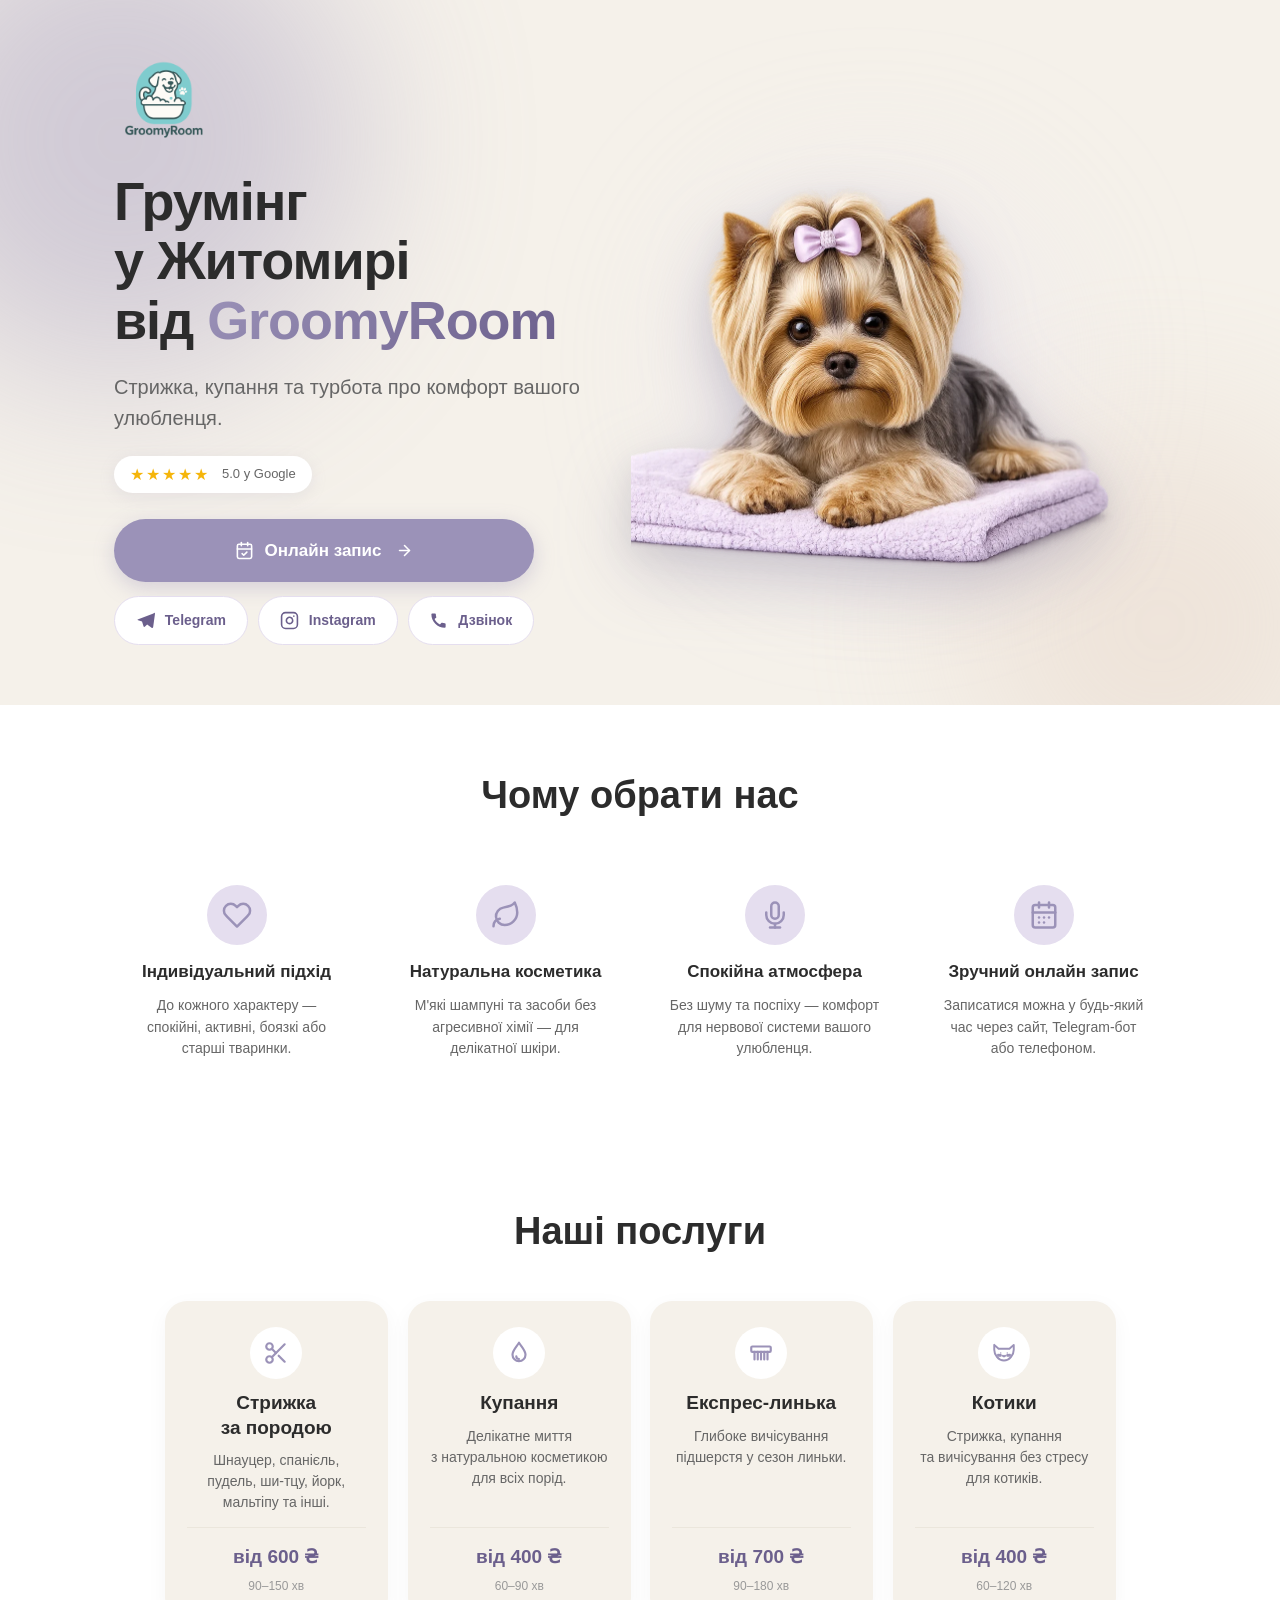
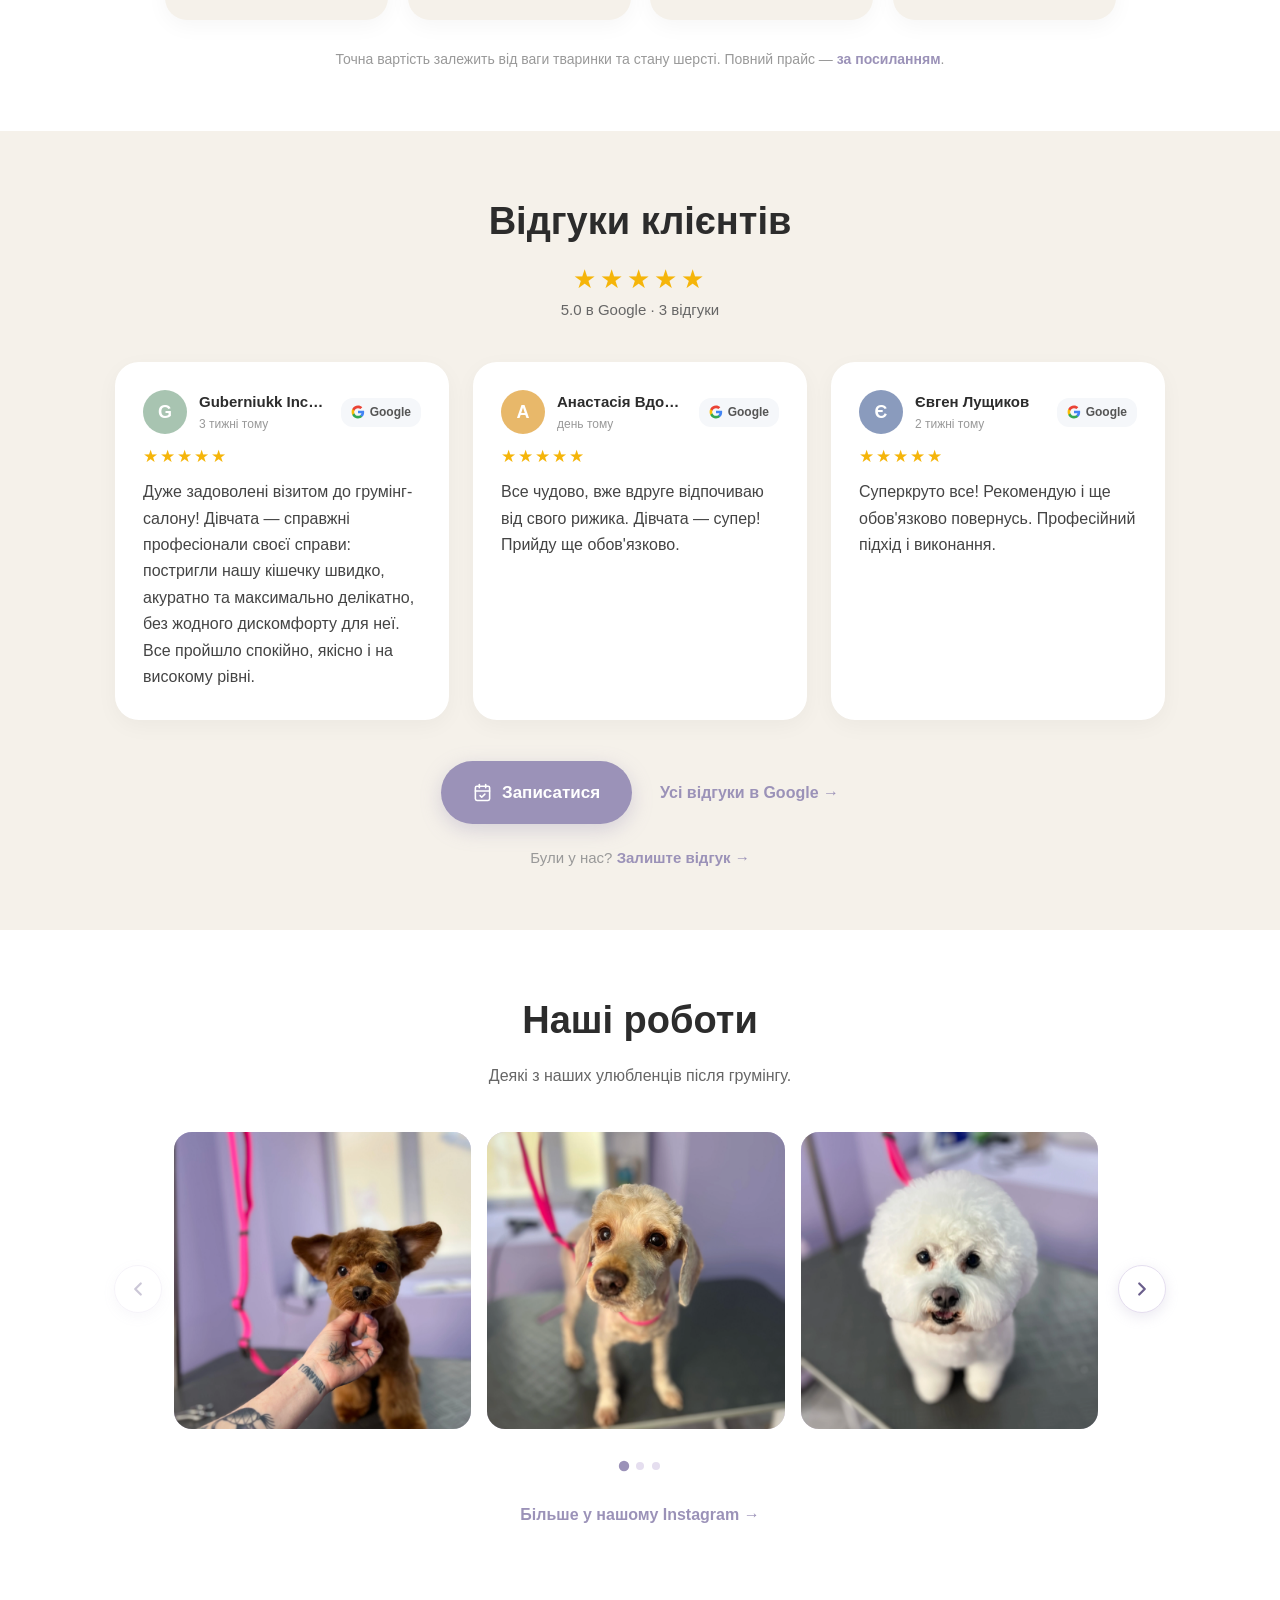
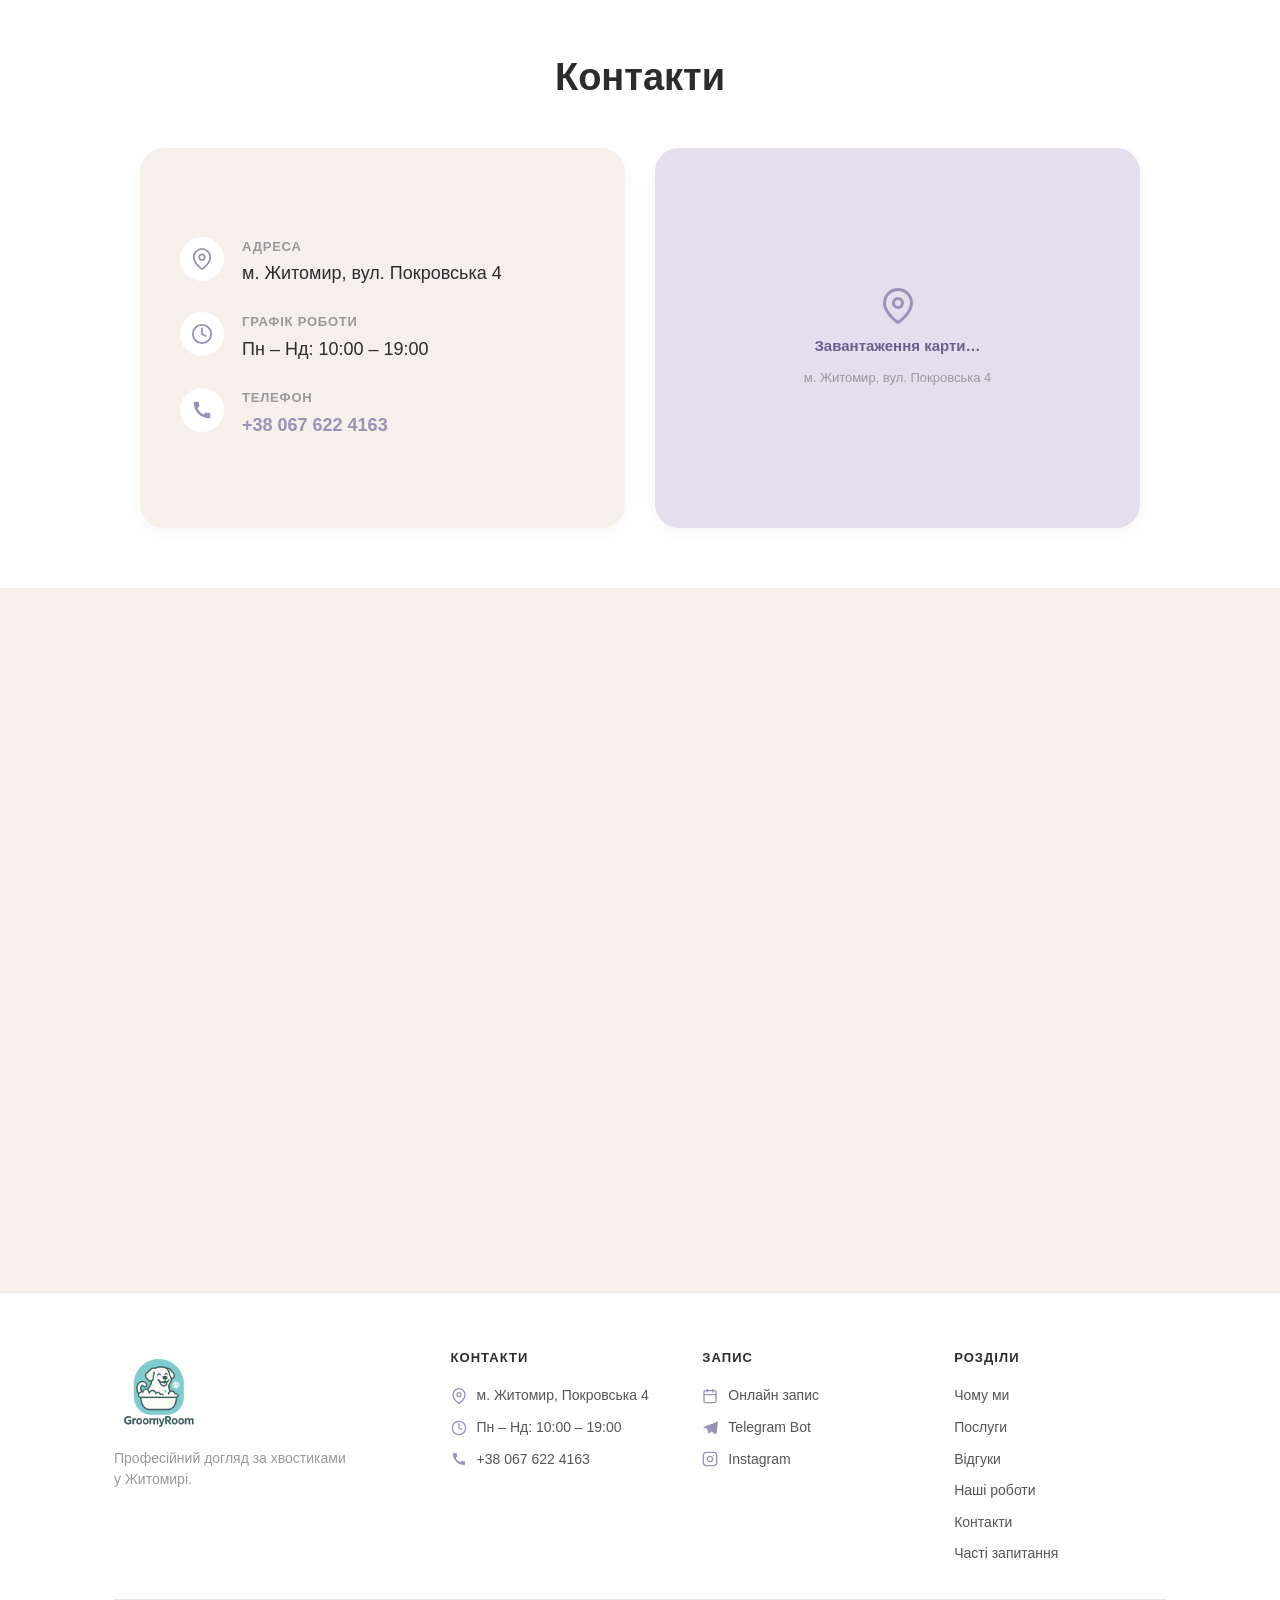
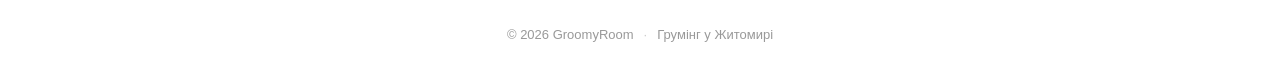
==== index.html @ 75a5e866 "Update index.html" ====
<!DOCTYPE html>
<html lang="uk">
<head>

<meta charset="UTF-8">
<meta name="viewport" content="width=device-width, initial-scale=1.0">

<title>Грумінг у Житомирі | GroomyRoom</title>

<meta name="description"
content="Грумінг у Житомирі. Стрижка собак і котів від 600 ₴, купання від 400 ₴, експрес-линька від 700 ₴. Онлайн запис у GroomyRoom.">

<meta name="keywords"
content="грумінг Житомир, стрижка собак Житомир, грумер Житомир, GroomyRoom">

<meta name="robots" content="index,follow">
<meta name="application-name" content="GroomyRoom">
<meta name="theme-color" content="#9B92B8">

<link rel="canonical" href="https://groomyroom.beauty/">


<!-- Open Graph -->
<meta property="og:type" content="website">
<meta property="og:site_name" content="GroomyRoom">
<meta property="og:locale" content="uk_UA">
<meta property="og:title" content="GroomyRoom | Грумінг у Житомирі">
<meta property="og:description" content="Професійний догляд за хвостиками. Онлайн запис, Telegram бот, Instagram.">
<meta property="og:url" content="https://groomyroom.beauty/">
<meta property="og:image" content="https://groomyroom.beauty/img/LOGO.png">


<!-- Twitter -->
<meta name="twitter:card" content="summary_large_image">
<meta name="twitter:title" content="GroomyRoom | Грумінг у Житомирі">
<meta name="twitter:description" content="Стрижка собак і котів у Житомирі">
<meta name="twitter:image" content="https://groomyroom.beauty/img/LOGO.png">


<!-- CSS -->
<link rel="stylesheet" href="style.css?v=47">


<!-- Favicon -->
<link rel="icon" type="image/svg+xml" href="img/favicon.svg">
<link rel="apple-touch-icon" href="img/favicon.png">
<link rel="shortcut icon" href="img/favicon.png">


<!-- Site Name Schema -->
<script type="application/ld+json">
{
"@context":"https://schema.org",
"@type":"WebSite",
"name":"GroomyRoom",
"alternateName":"Грумінг GroomyRoom",
"url":"https://groomyroom.beauty/"
}
</script>


<!-- Organization -->
<script type="application/ld+json">
{
"@context":"https://schema.org",
"@type":"Organization",
"name":"GroomyRoom",
"alternateName":"GroomyRoom Житомир",
"url":"https://groomyroom.beauty/",
"logo":"https://groomyroom.beauty/img/favicon.png",
"sameAs":[
"https://www.instagram.com/groomyroom_zt/",
"https://t.me/GroomyRoom_Bot",
"https://groomyroom.easyweek.com.ua/"
]
}
</script>


<!-- Local Business з рейтингом і відгуками -->
<script type="application/ld+json">
{
"@context":"https://schema.org",
"@type":"LocalBusiness",
"name":"GroomyRoom",
"image":"https://groomyroom.beauty/img/LOGO.png",
"url":"https://groomyroom.beauty/",
"telephone":"+380676224163",
"priceRange":"$$",

"address":{
"@type":"PostalAddress",
"streetAddress":"Покровська 4",
"addressLocality":"Житомир",
"postalCode":"10001",
"addressCountry":"UA"
},

"geo":{
"@type":"GeoCoordinates",
"latitude":50.257597,
"longitude":28.663732
},

"openingHoursSpecification":{
"@type":"OpeningHoursSpecification",
"dayOfWeek":["Monday","Tuesday","Wednesday","Thursday","Friday","Saturday","Sunday"],
"opens":"10:00",
"closes":"19:00"
},

"aggregateRating":{
"@type":"AggregateRating",
"ratingValue":"5.0",
"reviewCount":"3",
"bestRating":"5",
"worstRating":"1"
},

"review":[
{
"@type":"Review",
"reviewRating":{"@type":"Rating","ratingValue":"5","bestRating":"5"},
"author":{"@type":"Person","name":"Guberniukk Incoin"},
"reviewBody":"Дуже задоволені візитом до грумінг-салону! Дівчата — справжні професіонали своєї справи: постригли нашу кішечку швидко, акуратно та максимально делікатно, без жодного дискомфорту для неї. Все пройшло спокійно, якісно і на високому рівні."
},
{
"@type":"Review",
"reviewRating":{"@type":"Rating","ratingValue":"5","bestRating":"5"},
"author":{"@type":"Person","name":"Анастасія Вдовенко"},
"reviewBody":"Все чудово, вже вдруге відпочиваю від свого рижика. Дівчата — супер! Прийду ще обов'язково."
},
{
"@type":"Review",
"reviewRating":{"@type":"Rating","ratingValue":"5","bestRating":"5"},
"author":{"@type":"Person","name":"Євген Лущиков"},
"reviewBody":"Суперкруто все! Рекомендую і ще обов'язково повернусь. Професійний підхід і виконання."
}
],

"sameAs":[
"https://www.instagram.com/groomyroom_zt/",
"https://t.me/GroomyRoom_Bot",
"https://groomyroom.easyweek.com.ua/"
]
}
</script>


<!-- FAQ Schema -->
<script type="application/ld+json">
{
"@context":"https://schema.org",
"@type":"FAQPage",
"mainEntity":[
{"@type":"Question","name":"Скільки триває стрижка?","acceptedAnswer":{"@type":"Answer","text":"Тривалість залежить від породи, розміру та стану шерсті — зазвичай від 1 до 3 годин. Точний час ми озвучимо при записі."}},
{"@type":"Question","name":"Як підготувати тваринку до візиту?","acceptedAnswer":{"@type":"Answer","text":"Бажано вигуляти собаку перед прийомом і не годувати щільно за 2 години до візиту. Котикам — створити спокійну атмосферу перед поїздкою у переноску."}},
{"@type":"Question","name":"Чи потрібні щеплення?","acceptedAnswer":{"@type":"Answer","text":"Так, ми працюємо лише з тваринками, які мають актуальні щеплення. Це безпека вашого улюбленця та інших клієнтів."}},
{"@type":"Question","name":"Чи можна привести агресивну або боязку тваринку?","acceptedAnswer":{"@type":"Answer","text":"Так, ми маємо досвід роботи з різними характерами. Попередьте нас при записі — ми приділимо більше часу та забезпечимо максимально комфортні умови."}},
{"@type":"Question","name":"Як записатися на прийом?","acceptedAnswer":{"@type":"Answer","text":"Записатися можна онлайн через нашу систему бронювання, через Telegram-бот або зателефонувавши за номером +38 067 622 4163."}},
{"@type":"Question","name":"Чи робите грумінг літніх тваринок?","acceptedAnswer":{"@type":"Answer","text":"Так, ми працюємо з тваринками будь-якого віку. Для літніх та чутливих улюбленців ми підбираємо щадний підхід та робимо більше перерв."}}
]
}
</script>

</head>


<body>


<!-- ============ PREMIUM HERO ============ -->
<header class="hero">

<!-- Декоративні градієнтні плями на фоні -->
<div class="hero-blob hero-blob-1" aria-hidden="true"></div>
<div class="hero-blob hero-blob-2" aria-hidden="true"></div>
<div class="hero-blob hero-blob-3" aria-hidden="true"></div>

<div class="container">

<div class="hero-grid">

<!-- ЛІВА КОЛОНКА: текст -->
<div class="hero-content">

<img src="img/LOGO.png" alt="GroomyRoom грумінг Житомир логотип" class="hero-logo">

<h1 class="hero-title">
Грумінг у&nbsp;Житомирі<br>
від&nbsp;<span class="brand">GroomyRoom</span>
</h1>

<p class="hero-text">
Стрижка, купання та&nbsp;турбота про&nbsp;комфорт вашого улюбленця.
</p>

<div class="hero-rating">
<span class="hero-stars">★★★★★</span>
<span class="hero-rating-text">5.0 у&nbsp;Google</span>
</div>

<div class="hero-buttons">

<a class="button button-primary" href="https://groomyroom.easyweek.com.ua" target="_blank" rel="noopener">
<svg class="btn-icon" viewBox="0 0 24 24" fill="none" stroke="currentColor" stroke-width="2" stroke-linecap="round" stroke-linejoin="round" aria-hidden="true">
<rect x="3" y="4" width="18" height="18" rx="2" ry="2"/>
<line x1="16" y1="2" x2="16" y2="6"/>
<line x1="8" y1="2" x2="8" y2="6"/>
<line x1="3" y1="10" x2="21" y2="10"/>
<path d="M9 16l2 2 4-4"/>
</svg>
Онлайн запис
<svg class="btn-arrow" viewBox="0 0 24 24" fill="none" stroke="currentColor" stroke-width="2.2" stroke-linecap="round" stroke-linejoin="round" aria-hidden="true">
<line x1="5" y1="12" x2="19" y2="12"/>
<polyline points="12 5 19 12 12 19"/>
</svg>
</a>

<div class="hero-buttons-secondary">

<a class="button button-secondary" href="https://t.me/GroomyRoom_Bot" target="_blank" rel="noopener" aria-label="Telegram Bot">
<svg class="btn-icon" viewBox="0 0 24 24" fill="currentColor" aria-hidden="true">
<path d="M22 3L2.9 10.3c-1.3.5-1.3 1.2-.2 1.5l4.9 1.5 1.9 6.1c.2.6.1.8.8.8.5 0 .8-.2 1.1-.5l2.7-2.6 5.6 4.1c1 .5 1.7.2 2-.9L23.9 4c.4-1.6-.6-2.3-1.9-1z"/>
</svg>
<span>Telegram</span>
</a>

<a class="button button-secondary" href="https://www.instagram.com/groomyroom_zt/" target="_blank" rel="noopener" aria-label="Instagram">
<svg class="btn-icon" viewBox="0 0 24 24" fill="none" stroke="currentColor" stroke-width="2" stroke-linecap="round" stroke-linejoin="round" aria-hidden="true">
<rect x="2" y="2" width="20" height="20" rx="5" ry="5"/>
<path d="M16 11.37A4 4 0 1 1 12.63 8 4 4 0 0 1 16 11.37z"/>
<line x1="17.5" y1="6.5" x2="17.51" y2="6.5"/>
</svg>
<span>Instagram</span>
</a>

<a class="button button-secondary" href="tel:+380676224163" aria-label="Зателефонувати">
<svg class="btn-icon" viewBox="0 0 24 24" fill="currentColor" aria-hidden="true">
<path d="M20.01 15.38c-1.23 0-2.42-.2-3.53-.56a.977.977 0 0 0-1.01.24l-1.57 1.97c-2.83-1.35-5.48-3.9-6.89-6.83l1.95-1.66c.27-.28.35-.67.24-1.02-.37-1.11-.56-2.3-.56-3.53 0-.54-.45-.99-.99-.99H4.19C3.65 3 3 3.24 3 3.99 3 13.28 10.73 21 20.01 21c.71 0 .99-.63.99-1.18v-3.45c0-.54-.45-.99-.99-.99z"/>
</svg>
<span>Дзвінок</span>
</a>

</div>

</div>

</div>


<!-- ПРАВА КОЛОНКА: фото -->
<div class="hero-photo">

<div class="hero-photo-wrap">
<img src="img/HERO.webp" alt="GroomyRoom — професійний грумінг у Житомирі, йоркширський тер'єр з лавандовим бантиком" class="hero-photo-img">
</div>

</div>

</div>

</div>
</header>



<!-- ============ ЧОМУ ОБРАТИ НАС ============ -->
<section id="why-us">
<div class="container">

<h2 class="section-title" data-animate>Чому обрати нас</h2>

<div class="benefits-grid">

<div class="benefit-item" data-animate data-delay="0">
<div class="benefit-icon">
<svg viewBox="0 0 24 24" fill="none" stroke="currentColor" stroke-width="2" stroke-linecap="round" stroke-linejoin="round" aria-hidden="true">
<path d="M20.84 4.61a5.5 5.5 0 0 0-7.78 0L12 5.67l-1.06-1.06a5.5 5.5 0 0 0-7.78 7.78l1.06 1.06L12 21.23l7.78-7.78 1.06-1.06a5.5 5.5 0 0 0 0-7.78z"/>
</svg>
</div>
<h3>Індивідуальний підхід</h3>
<p>До кожного характеру — спокійні, активні, боязкі або старші тваринки.</p>
</div>


<div class="benefit-item" data-animate data-delay="80">
<div class="benefit-icon">
<svg viewBox="0 0 24 24" fill="none" stroke="currentColor" stroke-width="2" stroke-linecap="round" stroke-linejoin="round" aria-hidden="true">
<path d="M11 20A7 7 0 0 1 9.8 6.1C15.5 5 17 4.48 19 2c1 2 2 4.18 2 8 0 5.5-4.78 10-10 10Z"/>
<path d="M2 21c0-3 1.85-5.36 5.08-6"/>
</svg>
</div>
<h3>Натуральна косметика</h3>
<p>М'які шампуні та засоби без агресивної хімії — для делікатної шкіри.</p>
</div>


<div class="benefit-item" data-animate data-delay="160">
<div class="benefit-icon">
<svg viewBox="0 0 24 24" fill="none" stroke="currentColor" stroke-width="2" stroke-linecap="round" stroke-linejoin="round" aria-hidden="true">
<path d="M12 2a3 3 0 0 0-3 3v7a3 3 0 0 0 6 0V5a3 3 0 0 0-3-3z"/>
<path d="M19 10v2a7 7 0 0 1-14 0v-2"/>
<line x1="12" y1="19" x2="12" y2="22"/>
<line x1="8" y1="22" x2="16" y2="22"/>
</svg>
</div>
<h3>Спокійна атмосфера</h3>
<p>Без шуму та поспіху — комфорт для нервової системи вашого улюбленця.</p>
</div>


<div class="benefit-item" data-animate data-delay="240">
<div class="benefit-icon">
<svg viewBox="0 0 24 24" fill="none" stroke="currentColor" stroke-width="2" stroke-linecap="round" stroke-linejoin="round" aria-hidden="true">
<rect x="3" y="4" width="18" height="18" rx="2" ry="2"/>
<line x1="16" y1="2" x2="16" y2="6"/>
<line x1="8" y1="2" x2="8" y2="6"/>
<line x1="3" y1="10" x2="21" y2="10"/>
<path d="M8 14h.01"/>
<path d="M12 14h.01"/>
<path d="M16 14h.01"/>
<path d="M8 18h.01"/>
<path d="M12 18h.01"/>
</svg>
</div>
<h3>Зручний онлайн запис</h3>
<p>Записатися можна у будь-який час через сайт, Telegram-бот або телефоном.</p>
</div>

</div>

</div>
</section>



<!-- ============ ПОСЛУГИ ============ -->
<section id="services">
<div class="container">

<h2 class="section-title" data-animate>Наші послуги</h2>

<div class="services-grid">

<div class="card" data-animate data-delay="0">
<div class="card-icon">
<svg viewBox="0 0 24 24" fill="none" stroke="currentColor" stroke-width="2" stroke-linecap="round" stroke-linejoin="round" aria-hidden="true">
<circle cx="6" cy="6" r="3"/>
<circle cx="6" cy="18" r="3"/>
<line x1="20" y1="4" x2="8.12" y2="15.88"/>
<line x1="14.47" y1="14.48" x2="20" y2="20"/>
<line x1="8.12" y1="8.12" x2="12" y2="12"/>
</svg>
</div>
<h3>Стрижка за&nbsp;породою</h3>
<p>Шнауцер, спанієль, пудель, ши-тцу, йорк, мальтіпу та&nbsp;інші.</p>
<div class="card-meta">
<span class="card-price">від 600 ₴</span>
<span class="card-duration">90–150 хв</span>
</div>
</div>


<div class="card" data-animate data-delay="100">
<div class="card-icon">
<svg viewBox="0 0 24 24" fill="none" stroke="currentColor" stroke-width="2" stroke-linecap="round" stroke-linejoin="round" aria-hidden="true">
<path d="M12 2.5c-2.5 4-6 7-6 11a6 6 0 0 0 12 0c0-4-3.5-7-6-11z"/>
<path d="M12 17.5a2.5 2.5 0 0 1-2.5-2.5"/>
</svg>
</div>
<h3>Купання</h3>
<p>Делікатне миття з&nbsp;натуральною косметикою для всіх порід.</p>
<div class="card-meta">
<span class="card-price">від 400 ₴</span>
<span class="card-duration">60–90 хв</span>
</div>
</div>


<div class="card" data-animate data-delay="200">
<div class="card-icon">
<svg viewBox="0 0 24 24" fill="none" stroke="currentColor" stroke-width="2" stroke-linecap="round" stroke-linejoin="round" aria-hidden="true">
<rect x="3" y="6" width="18" height="5" rx="1"/>
<line x1="6" y1="11" x2="6" y2="18"/>
<line x1="9" y1="11" x2="9" y2="18"/>
<line x1="12" y1="11" x2="12" y2="18"/>
<line x1="15" y1="11" x2="15" y2="18"/>
<line x1="18" y1="11" x2="18" y2="18"/>
</svg>
</div>
<h3>Експрес-линька</h3>
<p>Глибоке вичісування підшерстя у&nbsp;сезон линьки.</p>
<div class="card-meta">
<span class="card-price">від 700 ₴</span>
<span class="card-duration">90–180 хв</span>
</div>
</div>


<div class="card" data-animate data-delay="300">
<div class="card-icon">
<svg viewBox="0 0 24 24" fill="none" stroke="currentColor" stroke-width="1.8" stroke-linecap="round" stroke-linejoin="round" aria-hidden="true">
<path d="M3 4.5 L3 9 C3 14 7 19 12 19 C17 19 21 14 21 9 L21 4.5 L17 8 L7 8 Z"/>
<circle cx="9" cy="12" r="0.6" fill="currentColor" stroke="none"/>
<circle cx="15" cy="12" r="0.6" fill="currentColor" stroke="none"/>
<path d="M11 14.5 Q12 15.5 13 14.5"/>
<line x1="6.5" y1="13.5" x2="9" y2="13.8"/>
<line x1="6.5" y1="14.5" x2="9" y2="14.5"/>
<line x1="17.5" y1="13.5" x2="15" y2="13.8"/>
<line x1="17.5" y1="14.5" x2="15" y2="14.5"/>
</svg>
</div>
<h3>Котики</h3>
<p>Стрижка, купання та&nbsp;вичісування без&nbsp;стресу для котиків.</p>
<div class="card-meta">
<span class="card-price">від 400 ₴</span>
<span class="card-duration">60–120 хв</span>
</div>
</div>

</div>


<p class="services-note">
Точна вартість залежить від&nbsp;ваги тваринки та&nbsp;стану шерсті. Повний прайс — <a href="https://groomyroom.easyweek.com.ua" target="_blank" rel="noopener">за&nbsp;посиланням</a>.
</p>

</div>
</section>



<!-- ============ ВІДГУКИ ============ -->
<section id="reviews">
<div class="container">

<h2 class="section-title" data-animate>Відгуки клієнтів</h2>

<div class="reviews-rating">
<span class="reviews-stars">★★★★★</span>
<span class="reviews-rating-text">5.0 в Google · 3 відгуки</span>
</div>


<div class="reviews-grid">

<div class="review-card" data-animate data-delay="0">

<div class="review-top">
<div class="review-avatar" style="background:#a8c4b1">G</div>
<div class="review-author-text">
<span class="review-name">Guberniukk Incoin</span>
<span class="review-meta">3 тижні тому</span>
</div>
<span class="review-google-tag">
<svg class="review-google-icon" viewBox="0 0 24 24" aria-hidden="true">
<path fill="#4285F4" d="M22.56 12.25c0-.78-.07-1.53-.2-2.25H12v4.26h5.92c-.26 1.37-1.04 2.53-2.21 3.31v2.77h3.57c2.08-1.92 3.28-4.74 3.28-8.09z"/>
<path fill="#34A853" d="M12 23c2.97 0 5.46-.98 7.28-2.66l-3.57-2.77c-.98.66-2.23 1.06-3.71 1.06-2.86 0-5.29-1.93-6.16-4.53H2.18v2.84C3.99 20.53 7.7 23 12 23z"/>
<path fill="#FBBC05" d="M5.84 14.09c-.22-.66-.35-1.36-.35-2.09s.13-1.43.35-2.09V7.07H2.18C1.43 8.55 1 10.22 1 12s.43 3.45 1.18 4.93l2.85-2.22.81-.62z"/>
<path fill="#EA4335" d="M12 5.38c1.62 0 3.06.56 4.21 1.64l3.15-3.15C17.45 2.09 14.97 1 12 1 7.7 1 3.99 3.47 2.18 7.07l3.66 2.84c.87-2.6 3.3-4.53 6.16-4.53z"/>
</svg>
Google
</span>
</div>

<div class="review-stars">★★★★★</div>

<p class="review-text">
Дуже задоволені візитом до грумінг-салону! Дівчата — справжні професіонали своєї справи: постригли нашу кішечку швидко, акуратно та максимально делікатно, без жодного дискомфорту для неї. Все пройшло спокійно, якісно і на високому рівні.
</p>

</div>


<div class="review-card" data-animate data-delay="120">

<div class="review-top">
<div class="review-avatar" style="background:#e8b86a">А</div>
<div class="review-author-text">
<span class="review-name">Анастасія Вдовенко</span>
<span class="review-meta">день тому</span>
</div>
<span class="review-google-tag">
<svg class="review-google-icon" viewBox="0 0 24 24" aria-hidden="true">
<path fill="#4285F4" d="M22.56 12.25c0-.78-.07-1.53-.2-2.25H12v4.26h5.92c-.26 1.37-1.04 2.53-2.21 3.31v2.77h3.57c2.08-1.92 3.28-4.74 3.28-8.09z"/>
<path fill="#34A853" d="M12 23c2.97 0 5.46-.98 7.28-2.66l-3.57-2.77c-.98.66-2.23 1.06-3.71 1.06-2.86 0-5.29-1.93-6.16-4.53H2.18v2.84C3.99 20.53 7.7 23 12 23z"/>
<path fill="#FBBC05" d="M5.84 14.09c-.22-.66-.35-1.36-.35-2.09s.13-1.43.35-2.09V7.07H2.18C1.43 8.55 1 10.22 1 12s.43 3.45 1.18 4.93l2.85-2.22.81-.62z"/>
<path fill="#EA4335" d="M12 5.38c1.62 0 3.06.56 4.21 1.64l3.15-3.15C17.45 2.09 14.97 1 12 1 7.7 1 3.99 3.47 2.18 7.07l3.66 2.84c.87-2.6 3.3-4.53 6.16-4.53z"/>
</svg>
Google
</span>
</div>

<div class="review-stars">★★★★★</div>

<p class="review-text">
Все чудово, вже вдруге відпочиваю від свого рижика. Дівчата — супер! Прийду ще обов'язково.
</p>

</div>


<div class="review-card" data-animate data-delay="240">

<div class="review-top">
<div class="review-avatar" style="background:#8a9bbd">Є</div>
<div class="review-author-text">
<span class="review-name">Євген Лущиков</span>
<span class="review-meta">2 тижні тому</span>
</div>
<span class="review-google-tag">
<svg class="review-google-icon" viewBox="0 0 24 24" aria-hidden="true">
<path fill="#4285F4" d="M22.56 12.25c0-.78-.07-1.53-.2-2.25H12v4.26h5.92c-.26 1.37-1.04 2.53-2.21 3.31v2.77h3.57c2.08-1.92 3.28-4.74 3.28-8.09z"/>
<path fill="#34A853" d="M12 23c2.97 0 5.46-.98 7.28-2.66l-3.57-2.77c-.98.66-2.23 1.06-3.71 1.06-2.86 0-5.29-1.93-6.16-4.53H2.18v2.84C3.99 20.53 7.7 23 12 23z"/>
<path fill="#FBBC05" d="M5.84 14.09c-.22-.66-.35-1.36-.35-2.09s.13-1.43.35-2.09V7.07H2.18C1.43 8.55 1 10.22 1 12s.43 3.45 1.18 4.93l2.85-2.22.81-.62z"/>
<path fill="#EA4335" d="M12 5.38c1.62 0 3.06.56 4.21 1.64l3.15-3.15C17.45 2.09 14.97 1 12 1 7.7 1 3.99 3.47 2.18 7.07l3.66 2.84c.87-2.6 3.3-4.53 6.16-4.53z"/>
</svg>
Google
</span>
</div>

<div class="review-stars">★★★★★</div>

<p class="review-text">
Суперкруто все! Рекомендую і ще обов'язково повернусь. Професійний підхід і виконання.
</p>

</div>

</div>


<div class="reviews-actions">

<a class="button button-primary" href="https://groomyroom.easyweek.com.ua" target="_blank" rel="noopener">
<svg class="btn-icon" viewBox="0 0 24 24" fill="none" stroke="currentColor" stroke-width="2" stroke-linecap="round" stroke-linejoin="round" aria-hidden="true">
<rect x="3" y="4" width="18" height="18" rx="2" ry="2"/>
<line x1="16" y1="2" x2="16" y2="6"/>
<line x1="8" y1="2" x2="8" y2="6"/>
<line x1="3" y1="10" x2="21" y2="10"/>
<path d="M9 16l2 2 4-4"/>
</svg>
Записатися
</a>

<a class="reviews-link" href="https://www.google.com/search?q=groomyroom#mpd=~4682511339841955178/customers/reviews" target="_blank" rel="noopener">
Усі відгуки в Google →
</a>

</div>


<p class="reviews-leave">
Були у нас? <a href="https://g.page/r/Ce_NYNjyggINEAE/review" target="_blank" rel="noopener">Залиште відгук →</a>
</p>

</div>
</section>



<!-- ============ ГАЛЕРЕЯ ============ -->
<section id="gallery">
<div class="container">

<h2 class="section-title" data-animate>Наші роботи</h2>

<p class="gallery-subtitle" data-animate>
Деякі з&nbsp;наших улюбленців після грумінгу.
</p>

<div class="gallery-carousel" data-animate>

<button class="gallery-nav gallery-prev" id="galleryPrev" aria-label="Попередні фото">
<svg viewBox="0 0 24 24" fill="none" stroke="currentColor" stroke-width="2.5" stroke-linecap="round" stroke-linejoin="round" aria-hidden="true">
<polyline points="15 18 9 12 15 6"/>
</svg>
</button>

<div class="gallery-track" id="galleryTrack">

<a class="gallery-item" href="img/FOTO/001.webp" data-lightbox><img data-src="img/FOTO/001.webp" alt="Робота груміру GroomyRoom — фото 1" class="gallery-img"></a>
<a class="gallery-item" href="img/FOTO/002.webp" data-lightbox><img data-src="img/FOTO/002.webp" alt="Робота груміру GroomyRoom — фото 2" class="gallery-img"></a>
<a class="gallery-item" href="img/FOTO/003.webp" data-lightbox><img data-src="img/FOTO/003.webp" alt="Робота груміру GroomyRoom — фото 3" class="gallery-img"></a>
<a class="gallery-item" href="img/FOTO/004.webp" data-lightbox><img data-src="img/FOTO/004.webp" alt="Робота груміру GroomyRoom — фото 4" class="gallery-img"></a>
<a class="gallery-item" href="img/FOTO/005.webp" data-lightbox><img data-src="img/FOTO/005.webp" alt="Робота груміру GroomyRoom — фото 5" class="gallery-img"></a>
<a class="gallery-item" href="img/FOTO/006.webp" data-lightbox><img data-src="img/FOTO/006.webp" alt="Робота груміру GroomyRoom — фото 6" class="gallery-img"></a>
<a class="gallery-item" href="img/FOTO/007.webp" data-lightbox><img data-src="img/FOTO/007.webp" alt="Робота груміру GroomyRoom — фото 7" class="gallery-img"></a>
<a class="gallery-item" href="img/FOTO/008.webp" data-lightbox><img data-src="img/FOTO/008.webp" alt="Робота груміру GroomyRoom — фото 8" class="gallery-img"></a>
<a class="gallery-item" href="img/FOTO/009.webp" data-lightbox><img data-src="img/FOTO/009.webp" alt="Робота груміру GroomyRoom — фото 9" class="gallery-img"></a>

</div>

<button class="gallery-nav gallery-next" id="galleryNext" aria-label="Наступні фото">
<svg viewBox="0 0 24 24" fill="none" stroke="currentColor" stroke-width="2.5" stroke-linecap="round" stroke-linejoin="round" aria-hidden="true">
<polyline points="9 18 15 12 9 6"/>
</svg>
</button>

</div>

<div class="gallery-dots" id="galleryDots"></div>


<a class="gallery-link" href="https://www.instagram.com/groomyroom_zt/" target="_blank" rel="noopener">
Більше у&nbsp;нашому Instagram →
</a>

</div>
</section>



<!-- ============ КОНТАКТИ ============ -->
<section id="contacts">
<div class="container">

<h2 class="section-title" data-animate>Контакти</h2>

<div class="contact-grid">

<div class="contact-info" data-animate>

<div class="contact-row">
<span class="contact-icon">
<svg viewBox="0 0 24 24" fill="none" stroke="currentColor" stroke-width="2" stroke-linecap="round" stroke-linejoin="round" aria-hidden="true">
<path d="M21 10c0 7-9 13-9 13s-9-6-9-13a9 9 0 0 1 18 0z"/>
<circle cx="12" cy="10" r="3"/>
</svg>
</span>
<div class="contact-text">
<span class="contact-label">Адреса</span>
<span class="contact-value">м. Житомир, вул. Покровська 4</span>
</div>
</div>

<div class="contact-row">
<span class="contact-icon">
<svg viewBox="0 0 24 24" fill="none" stroke="currentColor" stroke-width="2" stroke-linecap="round" stroke-linejoin="round" aria-hidden="true">
<circle cx="12" cy="12" r="10"/>
<polyline points="12 6 12 12 16 14"/>
</svg>
</span>
<div class="contact-text">
<span class="contact-label">Графік роботи</span>
<span class="contact-value">Пн – Нд: 10:00 – 19:00</span>
</div>
</div>

<div class="contact-row">
<span class="contact-icon">
<svg viewBox="0 0 24 24" fill="currentColor" aria-hidden="true">
<path d="M20.01 15.38c-1.23 0-2.42-.2-3.53-.56a.977.977 0 0 0-1.01.24l-1.57 1.97c-2.83-1.35-5.48-3.9-6.89-6.83l1.95-1.66c.27-.28.35-.67.24-1.02-.37-1.11-.56-2.3-.56-3.53 0-.54-.45-.99-.99-.99H4.19C3.65 3 3 3.24 3 3.99 3 13.28 10.73 21 20.01 21c.71 0 .99-.63.99-1.18v-3.45c0-.54-.45-.99-.99-.99z"/>
</svg>
</span>
<div class="contact-text">
<span class="contact-label">Телефон</span>
<a class="contact-value contact-link" href="tel:+380676224163">+38 067 622 4163</a>
</div>
</div>

</div>


<div class="contact-map" data-animate data-delay="150">

<div class="map-placeholder" aria-hidden="true">
<svg class="map-placeholder-icon" viewBox="0 0 24 24" fill="none" stroke="currentColor" stroke-width="2" stroke-linecap="round" stroke-linejoin="round">
<path d="M21 10c0 7-9 13-9 13s-9-6-9-13a9 9 0 0 1 18 0z"/>
<circle cx="12" cy="10" r="3"/>
</svg>
<span class="map-placeholder-text">Завантаження карти…</span>
<span class="map-placeholder-subtext">м. Житомир, вул. Покровська 4</span>
</div>

<iframe
src="https://www.google.com/maps/embed?pb=!1m18!1m12!1m3!1d2549.07!2d28.663903899999998!3d50.2575969!2m3!1f0!2f0!3f0!3m2!1i1024!2i768!4f13.1!3m3!1m2!1s0x472c656bba6f350f%3A0xd0282f2d860cdef!2sGroomyRoom!5e0!3m2!1suk!2sua!4v1777632238882!5m2!1suk!2sua"
allowfullscreen=""
loading="lazy"
referrerpolicy="no-referrer-when-downgrade"
title="GroomyRoom на карті Google — Покровська 4, Житомир">
</iframe>
</div>

</div>

</div>
</section>



<!-- ============ FAQ ============ -->
<section id="faq">
<div class="container">

<h2 class="section-title" data-animate>Часті запитання</h2>

<div class="faq-list">

<details class="faq-item" data-animate data-delay="0">
<summary>Скільки триває стрижка?</summary>
<div class="faq-answer"><p>Тривалість залежить від породи, розміру та стану шерсті — зазвичай від 1 до 3 годин. Точний час ми озвучимо при записі.</p></div>
</details>

<details class="faq-item" data-animate data-delay="80">
<summary>Як підготувати тваринку до візиту?</summary>
<div class="faq-answer"><p>Бажано вигуляти собаку перед прийомом і не годувати щільно за 2 години до візиту. Котикам — створити спокійну атмосферу перед поїздкою у переноску.</p></div>
</details>

<details class="faq-item" data-animate data-delay="160">
<summary>Чи потрібні щеплення?</summary>
<div class="faq-answer"><p>Так, ми працюємо лише з тваринками, які мають актуальні щеплення. Це безпека вашого улюбленця та інших клієнтів.</p></div>
</details>

<details class="faq-item" data-animate data-delay="240">
<summary>Чи можна привести агресивну або боязку тваринку?</summary>
<div class="faq-answer"><p>Так, ми маємо досвід роботи з різними характерами. Попередьте нас при записі — ми приділимо більше часу та забезпечимо максимально комфортні умови.</p></div>
</details>

<details class="faq-item" data-animate data-delay="320">
<summary>Як записатися на прийом?</summary>
<div class="faq-answer"><p>Записатися можна онлайн через нашу систему бронювання, через Telegram-бот або зателефонувавши за номером +38 067 622 4163.</p></div>
</details>

<details class="faq-item" data-animate data-delay="400">
<summary>Чи робите грумінг літніх тваринок?</summary>
<div class="faq-answer"><p>Так, ми працюємо з тваринками будь-якого віку. Для літніх та чутливих улюбленців ми підбираємо щадний підхід та робимо більше перерв.</p></div>
</details>

</div>

</div>
</section>



<!-- ============ FOOTER ============ -->
<footer>
<div class="container">

<div class="footer-grid">

<div class="footer-col footer-brand">
<img src="img/LOGO.png" alt="GroomyRoom" class="footer-logo">
<p class="footer-tagline">Професійний догляд за&nbsp;хвостиками у&nbsp;Житомирі.</p>
</div>


<div class="footer-col">
<h4 class="footer-title">Контакти</h4>
<ul class="footer-list">
<li><svg class="footer-icon" viewBox="0 0 24 24" fill="none" stroke="currentColor" stroke-width="2" stroke-linecap="round" stroke-linejoin="round" aria-hidden="true"><path d="M21 10c0 7-9 13-9 13s-9-6-9-13a9 9 0 0 1 18 0z"/><circle cx="12" cy="10" r="3"/></svg><span>м. Житомир, Покровська 4</span></li>
<li><svg class="footer-icon" viewBox="0 0 24 24" fill="none" stroke="currentColor" stroke-width="2" stroke-linecap="round" stroke-linejoin="round" aria-hidden="true"><circle cx="12" cy="12" r="10"/><polyline points="12 6 12 12 16 14"/></svg><span>Пн – Нд: 10:00 – 19:00</span></li>
<li><svg class="footer-icon" viewBox="0 0 24 24" fill="currentColor" aria-hidden="true"><path d="M20.01 15.38c-1.23 0-2.42-.2-3.53-.56a.977.977 0 0 0-1.01.24l-1.57 1.97c-2.83-1.35-5.48-3.9-6.89-6.83l1.95-1.66c.27-.28.35-.67.24-1.02-.37-1.11-.56-2.3-.56-3.53 0-.54-.45-.99-.99-.99H4.19C3.65 3 3 3.24 3 3.99 3 13.28 10.73 21 20.01 21c.71 0 .99-.63.99-1.18v-3.45c0-.54-.45-.99-.99-.99z"/></svg><a href="tel:+380676224163">+38 067 622 4163</a></li>
</ul>
</div>


<div class="footer-col">
<h4 class="footer-title">Запис</h4>
<ul class="footer-list">
<li><svg class="footer-icon" viewBox="0 0 24 24" fill="none" stroke="currentColor" stroke-width="2" stroke-linecap="round" stroke-linejoin="round" aria-hidden="true"><rect x="3" y="4" width="18" height="18" rx="2" ry="2"/><line x1="16" y1="2" x2="16" y2="6"/><line x1="8" y1="2" x2="8" y2="6"/><line x1="3" y1="10" x2="21" y2="10"/></svg><a href="https://groomyroom.easyweek.com.ua" target="_blank" rel="noopener">Онлайн запис</a></li>
<li><svg class="footer-icon" viewBox="0 0 24 24" fill="currentColor" aria-hidden="true"><path d="M22 3L2.9 10.3c-1.3.5-1.3 1.2-.2 1.5l4.9 1.5 1.9 6.1c.2.6.1.8.8.8.5 0 .8-.2 1.1-.5l2.7-2.6 5.6 4.1c1 .5 1.7.2 2-.9L23.9 4c.4-1.6-.6-2.3-1.9-1z"/></svg><a href="https://t.me/GroomyRoom_Bot" target="_blank" rel="noopener">Telegram Bot</a></li>
<li><svg class="footer-icon" viewBox="0 0 24 24" fill="none" stroke="currentColor" stroke-width="2" stroke-linecap="round" stroke-linejoin="round" aria-hidden="true"><rect x="2" y="2" width="20" height="20" rx="5" ry="5"/><path d="M16 11.37A4 4 0 1 1 12.63 8 4 4 0 0 1 16 11.37z"/><line x1="17.5" y1="6.5" x2="17.51" y2="6.5"/></svg><a href="https://www.instagram.com/groomyroom_zt/" target="_blank" rel="noopener">Instagram</a></li>
</ul>
</div>


<div class="footer-col">
<h4 class="footer-title">Розділи</h4>
<ul class="footer-list footer-list-plain">
<li><a href="#why-us">Чому ми</a></li>
<li><a href="#services">Послуги</a></li>
<li><a href="#reviews">Відгуки</a></li>
<li><a href="#gallery">Наші роботи</a></li>
<li><a href="#contacts">Контакти</a></li>
<li><a href="#faq">Часті запитання</a></li>
</ul>
</div>

</div>


<div class="footer-bottom">
<span>© 2026 GroomyRoom</span>
<span class="footer-bottom-divider">·</span>
<span>Грумінг у&nbsp;Житомирі</span>
</div>

</div>
</footer>


<!-- ============ LIGHTBOX ============ -->
<div class="lightbox" id="lightbox" aria-hidden="true" role="dialog" aria-label="Перегляд фото">

<button class="lightbox-close" id="lightboxClose" aria-label="Закрити">
<svg viewBox="0 0 24 24" fill="none" stroke="currentColor" stroke-width="2.5" stroke-linecap="round" stroke-linejoin="round" aria-hidden="true">
<line x1="18" y1="6" x2="6" y2="18"/>
<line x1="6" y1="6" x2="18" y2="18"/>
</svg>
</button>

<button class="lightbox-prev" id="lightboxPrev" aria-label="Попереднє фото">
<svg viewBox="0 0 24 24" fill="none" stroke="currentColor" stroke-width="2.5" stroke-linecap="round" stroke-linejoin="round" aria-hidden="true">
<polyline points="15 18 9 12 15 6"/>
</svg>
</button>

<button class="lightbox-next" id="lightboxNext" aria-label="Наступне фото">
<svg viewBox="0 0 24 24" fill="none" stroke="currentColor" stroke-width="2.5" stroke-linecap="round" stroke-linejoin="round" aria-hidden="true">
<polyline points="9 18 15 12 9 6"/>
</svg>
</button>

<div class="lightbox-content">
<img src="" alt="" id="lightboxImg" class="lightbox-img">
<div class="lightbox-counter" id="lightboxCounter">1 / 9</div>
</div>

</div>


<!-- Кнопка "Нагору" -->
<button class="back-to-top" id="backToTop" aria-label="Повернутись нагору">
<svg viewBox="0 0 24 24" fill="none" stroke="currentColor" stroke-width="2.5" stroke-linecap="round" stroke-linejoin="round" aria-hidden="true">
<polyline points="18 15 12 9 6 15"/>
</svg>
</button>


<script>
(function() {
  // Кнопка "Нагору"
  var btn = document.getElementById('backToTop');
  if (btn) {
    function toggleBtn() {
      if (window.pageYOffset > 400) {
        btn.classList.add('visible');
      } else {
        btn.classList.remove('visible');
      }
    }
    window.addEventListener('scroll', toggleBtn, { passive: true });
    btn.addEventListener('click', function() {
      window.scrollTo({ top: 0, behavior: 'smooth' });
    });
  }

  // Анімації появи при скролі
  var animateEls = document.querySelectorAll('[data-animate]');
  if ('IntersectionObserver' in window) {
    var animObserver = new IntersectionObserver(function(entries) {
      entries.forEach(function(entry) {
        if (entry.isIntersecting) {
          entry.target.classList.add('in-view');
          animObserver.unobserve(entry.target);
        }
      });
    }, { threshold: 0.12, rootMargin: '0px 0px -60px 0px' });
    animateEls.forEach(function(el) { animObserver.observe(el); });
  } else {
    animateEls.forEach(function(el) { el.classList.add('in-view'); });
  }

  // Lazy load для галереї
  var lazyImgs = document.querySelectorAll('.gallery-img[data-src]');
  if ('IntersectionObserver' in window) {
    var imgObserver = new IntersectionObserver(function(entries) {
      entries.forEach(function(entry) {
        if (entry.isIntersecting) {
          var img = entry.target;
          var src = img.getAttribute('data-src');
          if (src) {
            img.src = src;
            img.removeAttribute('data-src');
            img.addEventListener('load', function() { img.classList.add('loaded'); });
          }
          imgObserver.unobserve(img);
        }
      });
    }, { rootMargin: '200px 0px', threshold: 0.01 });
    lazyImgs.forEach(function(img) { imgObserver.observe(img); });
  } else {
    lazyImgs.forEach(function(img) {
      img.src = img.getAttribute('data-src');
      img.classList.add('loaded');
    });
  }

  // ========== Карусель галереї ==========
  var galleryTrack = document.getElementById('galleryTrack');
  var galleryPrev = document.getElementById('galleryPrev');
  var galleryNext = document.getElementById('galleryNext');
  var galleryDots = document.getElementById('galleryDots');

  if (galleryTrack && galleryPrev && galleryNext) {
    var items = galleryTrack.querySelectorAll('.gallery-item');

    function getPerView() {
      return window.innerWidth <= 768 ? 2 : 3;
    }

    function getPages() {
      return Math.ceil(items.length / getPerView());
    }

    function getCurrentPage() {
      var perView = getPerView();
      var itemWidth = items[0].offsetWidth + 16; // ширина + gap
      return Math.round(galleryTrack.scrollLeft / (itemWidth * perView));
    }

    function buildDots() {
      if (!galleryDots) return;
      galleryDots.innerHTML = '';
      var pages = getPages();
      for (var i = 0; i < pages; i++) {
        var dot = document.createElement('button');
        dot.className = 'gallery-dot';
        dot.setAttribute('aria-label', 'Сторінка ' + (i + 1));
        if (i === 0) dot.classList.add('active');
        (function(pageIdx) {
          dot.addEventListener('click', function() {
            scrollToPage(pageIdx);
          });
        })(i);
        galleryDots.appendChild(dot);
      }
    }

    function updateDots() {
      var dots = galleryDots ? galleryDots.querySelectorAll('.gallery-dot') : [];
      var current = getCurrentPage();
      dots.forEach(function(d, i) {
        d.classList.toggle('active', i === current);
      });
    }

    function updateNavButtons() {
      var current = getCurrentPage();
      var maxPage = getPages() - 1;
      galleryPrev.disabled = current === 0;
      galleryNext.disabled = current >= maxPage;
    }

    function scrollToPage(pageIdx) {
      var perView = getPerView();
      var itemWidth = items[0].offsetWidth + 16;
      galleryTrack.scrollTo({
        left: pageIdx * perView * itemWidth,
        behavior: 'smooth'
      });
    }

    galleryPrev.addEventListener('click', function() {
      scrollToPage(Math.max(0, getCurrentPage() - 1));
    });

    galleryNext.addEventListener('click', function() {
      scrollToPage(Math.min(getPages() - 1, getCurrentPage() + 1));
    });

    var scrollTimeout;
    galleryTrack.addEventListener('scroll', function() {
      clearTimeout(scrollTimeout);
      scrollTimeout = setTimeout(function() {
        updateDots();
        updateNavButtons();
      }, 80);
    }, { passive: true });

    window.addEventListener('resize', function() {
      buildDots();
      updateNavButtons();
    });

    // Ініціалізація
    buildDots();
    updateNavButtons();
  }

  // ========== Lightbox ==========
  var lightbox = document.getElementById('lightbox');
  var lightboxImg = document.getElementById('lightboxImg');
  var lightboxCounter = document.getElementById('lightboxCounter');
  var lightboxClose = document.getElementById('lightboxClose');
  var lightboxPrev = document.getElementById('lightboxPrev');
  var lightboxNext = document.getElementById('lightboxNext');
  var galleryLinks = document.querySelectorAll('[data-lightbox]');

  if (lightbox && galleryLinks.length > 0) {
    var currentIndex = 0;
    var images = [];
    galleryLinks.forEach(function(link, idx) {
      images.push({
        src: link.getAttribute('href'),
        alt: link.querySelector('img').getAttribute('alt') || ''
      });
      link.addEventListener('click', function(e) {
        e.preventDefault();
        currentIndex = idx;
        openLightbox();
      });
    });

    function openLightbox() {
      updateLightbox();
      lightbox.classList.add('active');
      lightbox.setAttribute('aria-hidden', 'false');
      document.body.style.overflow = 'hidden';
    }

    function closeLightbox() {
      lightbox.classList.remove('active');
      lightbox.setAttribute('aria-hidden', 'true');
      document.body.style.overflow = '';
    }

    function updateLightbox() {
      lightboxImg.classList.remove('loaded');
      lightboxImg.src = images[currentIndex].src;
      lightboxImg.alt = images[currentIndex].alt;
      lightboxCounter.textContent = (currentIndex + 1) + ' / ' + images.length;
      lightboxImg.onload = function() {
        lightboxImg.classList.add('loaded');
      };
    }

    function showPrev() {
      currentIndex = (currentIndex - 1 + images.length) % images.length;
      updateLightbox();
    }

    function showNext() {
      currentIndex = (currentIndex + 1) % images.length;
      updateLightbox();
    }

    lightboxClose.addEventListener('click', closeLightbox);
    lightboxPrev.addEventListener('click', showPrev);
    lightboxNext.addEventListener('click', showNext);

    // Закриття по кліку на фон
    lightbox.addEventListener('click', function(e) {
      if (e.target === lightbox) closeLightbox();
    });

    // Клавіатура
    document.addEventListener('keydown', function(e) {
      if (!lightbox.classList.contains('active')) return;
      if (e.key === 'Escape') closeLightbox();
      else if (e.key === 'ArrowLeft') showPrev();
      else if (e.key === 'ArrowRight') showNext();
    });

    // Свайпи на мобільному
    var touchStartX = 0;
    lightbox.addEventListener('touchstart', function(e) {
      touchStartX = e.touches[0].clientX;
    }, { passive: true });

    lightbox.addEventListener('touchend', function(e) {
      var touchEndX = e.changedTouches[0].clientX;
      var diff = touchStartX - touchEndX;
      if (Math.abs(diff) > 50) {
        if (diff > 0) showNext();
        else showPrev();
      }
    }, { passive: true });
  }
})();
</script>


</body>
</html>
---- style.css ----
/* ==============================================
   GROOMYROOM — фінальний CSS
   Палітра: лавандовий бренд + теплий нейтральний
   ============================================== */

:root {
  /* === Лавандова палітра === */
  --brand: #9B92B8;           /* основний — кнопки, заголовки */
  --brand-hover: #ADA6C6;     /* hover — світліший */
  --brand-dark: #6B5F8C;      /* темний — посилання hover */
  --brand-soft: #E5DEEF;      /* фон кружечків */
  --brand-bg: #F5F2FA;        /* дуже світлий фон */

  /* === Нейтральні === */
  --bg-cream: #f5f1ea;        /* кремовий фон секцій */
  --bg-white: #ffffff;
  --text-main: #2c2c2c;
  --text-muted: #666;
  --text-soft: #999;
  --gold: #f5b50a;            /* зірочки */
}


* {
  margin: 0;
  padding: 0;
  box-sizing: border-box;
}

html {
  scroll-behavior: smooth;
}

body {
  font-family: Arial, sans-serif;
  background: var(--bg-cream);
  color: var(--text-main);
  line-height: 1.6;
}

.container {
  max-width: 1100px;
  margin: auto;
  padding: 0 24px;
}


/* ============================================
   HERO — PREMIUM (чистий стиль)
   ============================================ */
.hero {
  position: relative;
  background: var(--bg-cream);
  padding: 50px 20px 60px;
  overflow: hidden;
}

/* Декоративні градієнтні плями */
.hero-blob {
  position: absolute;
  border-radius: 50%;
  filter: blur(90px);
  pointer-events: none;
  z-index: 0;
}

.hero-blob-1 {
  width: 480px;
  height: 480px;
  background: var(--brand);
  top: -100px;
  left: -120px;
  opacity: 0.4;
}

.hero-blob-2 {
  width: 400px;
  height: 400px;
  background: #e0c8b8;
  bottom: -120px;
  right: -80px;
  opacity: 0.32;
}

.hero-blob-3 {
  width: 300px;
  height: 300px;
  background: var(--brand-soft);
  top: 30%;
  right: 20%;
  opacity: 0.5;
}

.hero .container {
  position: relative;
  z-index: 1;
}

.hero-grid {
  display: grid;
  grid-template-columns: 1fr 1.1fr;
  gap: 30px;
  align-items: center;
}

.hero-content {
  display: flex;
  flex-direction: column;
  align-items: flex-start;
  gap: 22px;
}

.hero-logo {
  width: 100px;
  height: auto;
  display: block;
}

.hero-title {
  font-size: 54px;
  font-weight: 700;
  line-height: 1.1;
  letter-spacing: -0.02em;
  color: var(--text-main);
  margin: 0;
}

.hero-title .brand {
  white-space: nowrap;
  background: linear-gradient(135deg, var(--brand) 0%, var(--brand-dark) 100%);
  -webkit-background-clip: text;
  -webkit-text-fill-color: transparent;
  background-clip: text;
}

.hero-text {
  font-size: 20px;
  color: var(--text-muted);
  max-width: 480px;
  line-height: 1.55;
  margin: 0;
}

.hero-rating {
  display: flex;
  align-items: center;
  gap: 12px;
  padding: 8px 16px;
  background: var(--bg-white);
  border-radius: 24px;
  box-shadow: 0 4px 16px rgba(155, 146, 184, 0.15);
}

.hero-stars {
  color: var(--gold);
  font-size: 16px;
  letter-spacing: 2px;
  line-height: 1;
}

.hero-rating-text {
  font-size: 13px;
  color: var(--text-muted);
  font-weight: 500;
}

.hero-buttons {
  display: flex;
  flex-direction: column;
  gap: 14px;
  width: 100%;
  max-width: 420px;
  margin-top: 4px;
}

.hero-buttons-secondary {
  display: flex;
  gap: 10px;
  flex-wrap: wrap;
}


/* ============ ФОТО В HERO — БЕЗ РАМКИ ============ */
.hero-photo {
  position: relative;
  display: flex;
  justify-content: center;
  align-items: center;
}

.hero-photo-wrap {
  position: relative;
  width: 100%;
}

.hero-photo-img {
  width: 100%;
  height: auto;
  display: block;
  /* М'яка лавандова тінь під тваринкою */
  filter: drop-shadow(0 25px 35px rgba(155, 146, 184, 0.35))
          drop-shadow(0 10px 15px rgba(0, 0, 0, 0.08));
}

.hero-photo-badge {
  position: absolute;
  top: 30px;
  left: 0;
  display: inline-flex;
  align-items: center;
  gap: 6px;
  padding: 10px 16px;
  background: rgba(255, 255, 255, 0.92);
  backdrop-filter: blur(12px);
  -webkit-backdrop-filter: blur(12px);
  border-radius: 100px;
  font-size: 13px;
  font-weight: 700;
  color: var(--brand-dark);
  box-shadow: 0 8px 24px rgba(155, 146, 184, 0.25),
              0 2px 6px rgba(0, 0, 0, 0.08);
  animation: badge-fade-in 0.8s ease-out 0.5s both;
}

.hero-photo-badge svg {
  width: 14px;
  height: 14px;
  color: var(--gold);
}

@keyframes badge-fade-in {
  from {
    opacity: 0;
    transform: translateX(-20px);
  }
  to {
    opacity: 1;
    transform: translateX(0);
  }
}


/* ============================================
   КНОПКИ — нова ієрархія
   ============================================ */
.button {
  display: inline-flex;
  align-items: center;
  justify-content: center;
  gap: 10px;
  text-decoration: none;
  font-family: inherit;
  font-weight: 600;
  border: none;
  cursor: pointer;
  transition: all 0.25s ease;
  white-space: nowrap;
}

/* Головна кнопка — велика, sage-зелена */
.button-primary {
  padding: 18px 32px;
  background: var(--brand);
  color: #fff;
  border-radius: 100px;
  font-size: 17px;
  box-shadow: 0 6px 20px rgba(155, 146, 184, 0.35);
}

.button-primary:hover {
  background: var(--brand-dark);
  transform: translateY(-2px);
  box-shadow: 0 10px 28px rgba(155, 146, 184, 0.45);
}

/* Вторинні кнопки — менші, прозорі з обведенням */
.button-secondary {
  padding: 12px 18px;
  background: var(--bg-white);
  color: var(--brand-dark);
  border: 1.5px solid var(--brand-soft);
  border-radius: 100px;
  font-size: 14px;
  flex: 1 1 auto;
  min-width: 110px;
}

.button-secondary:hover {
  background: var(--brand-soft);
  border-color: var(--brand);
  color: var(--brand-dark);
  transform: translateY(-2px);
}

/* Старі кнопки (для відгуків і т.д.) — додаємо клас .button без модифікатора */
.button:not(.button-primary):not(.button-secondary) {
  padding: 16px 32px;
  background: var(--brand);
  color: #fff;
  border-radius: 100px;
  font-size: 17px;
}

.button:not(.button-primary):not(.button-secondary):hover {
  background: var(--brand-hover);
  transform: translateY(-2px);
}

.btn-icon {
  width: 19px;
  height: 19px;
  flex-shrink: 0;
  display: block;
}

.btn-arrow {
  width: 17px;
  height: 17px;
  flex-shrink: 0;
  margin-left: 4px;
  transition: transform 0.25s;
}

.button-primary:hover .btn-arrow {
  transform: translateX(3px);
}


/* ============================================
   SECTIONS
   ============================================ */
section {
  padding: 60px 20px;
}

#why-us { background: var(--bg-white); }
#services { background: var(--bg-white); }
#reviews { background: var(--bg-cream); }
#gallery { background: var(--bg-white); }
#contacts { background: var(--bg-white); }
#faq { background: var(--bg-cream); }

.section-title {
  text-align: center;
  font-size: 38px;
  margin-bottom: 40px;
  font-weight: 700;
}


/* ============================================
   ЧОМУ ОБРАТИ НАС
   ============================================ */
.benefits-grid {
  display: grid;
  grid-template-columns: repeat(auto-fit, minmax(200px, 1fr));
  gap: 24px;
  max-width: 1100px;
  margin: 0 auto;
}

.benefit-item {
  text-align: center;
  padding: 20px 16px;
  display: flex;
  flex-direction: column;
  align-items: center;
  gap: 12px;
}

.benefit-icon {
  width: 60px;
  height: 60px;
  border-radius: 50%;
  background: var(--brand-soft);
  display: flex;
  align-items: center;
  justify-content: center;
  color: var(--brand);
  margin-bottom: 4px;
}

.benefit-icon svg {
  width: 30px;
  height: 30px;
}

.benefit-item h3 {
  font-size: 17px;
  font-weight: 700;
  color: var(--text-main);
  line-height: 1.3;
  margin: 0;
}

.benefit-item p {
  font-size: 14px;
  color: var(--text-muted);
  line-height: 1.55;
  margin: 0;
}


/* ============================================
   ПОСЛУГИ
   ============================================ */
.services-grid {
  display: grid;
  grid-template-columns: repeat(auto-fit, minmax(220px, 1fr));
  gap: 20px;
  max-width: 950px;
  margin: 0 auto;
}

.card {
  background: var(--bg-cream);
  padding: 26px 22px 24px;
  border-radius: 22px;
  box-shadow: 0 6px 22px rgba(0, 0, 0, 0.04);
  text-align: center;
  display: flex;
  flex-direction: column;
  align-items: center;
  gap: 10px;
  transition: 0.25s;
}

.card:hover {
  transform: translateY(-4px);
  box-shadow: 0 14px 36px rgba(155, 146, 184, 0.15);
}

.card-icon {
  width: 52px;
  height: 52px;
  border-radius: 50%;
  background: var(--bg-white);
  display: flex;
  align-items: center;
  justify-content: center;
  color: var(--brand);
  margin-bottom: 2px;
}

.card-icon svg {
  width: 26px;
  height: 26px;
}

.card h3 {
  font-size: 19px;
  font-weight: 700;
  color: var(--text-main);
  margin: 0;
  line-height: 1.3;
}

.card p {
  color: var(--text-muted);
  font-size: 14px;
  line-height: 1.5;
  flex: 1;
  margin: 0;
}

.card-meta {
  display: flex;
  flex-direction: column;
  gap: 4px;
  align-items: center;
  width: 100%;
  padding-top: 14px;
  margin-top: 4px;
  border-top: 1px solid #ebe6dc;
}

.card-price {
  font-size: 19px;
  font-weight: 700;
  color: var(--brand-dark);
}

.card-duration {
  font-size: 12px;
  color: var(--text-soft);
}

.services-note {
  text-align: center;
  margin-top: 28px;
  color: var(--text-soft);
  font-size: 14px;
}

.services-note a {
  color: var(--brand);
  text-decoration: none;
  font-weight: 600;
}

.services-note a:hover {
  color: var(--brand-dark);
  text-decoration: underline;
}


/* ============================================
   ВІДГУКИ
   ============================================ */
.reviews-rating {
  text-align: center;
  margin-top: -25px;
  margin-bottom: 40px;
  display: flex;
  flex-direction: column;
  align-items: center;
  gap: 6px;
}

.reviews-stars {
  color: var(--gold);
  font-size: 26px;
  letter-spacing: 4px;
  line-height: 1;
}

.reviews-rating-text {
  font-size: 15px;
  color: var(--text-muted);
  font-weight: 500;
}

.reviews-grid {
  display: grid;
  grid-template-columns: repeat(auto-fit, minmax(280px, 1fr));
  gap: 24px;
  max-width: 1050px;
  margin: 0 auto;
  align-items: stretch;
}

.review-card {
  background: var(--bg-white);
  padding: 28px 28px 30px;
  border-radius: 24px;
  box-shadow: 0 6px 22px rgba(0, 0, 0, 0.04);
  display: flex;
  flex-direction: column;
  gap: 14px;
  position: relative;
  transition: 0.25s;
}

.review-card:hover {
  transform: translateY(-4px);
  box-shadow: 0 12px 32px rgba(155, 146, 184, 0.12);
}

.review-card::before {
  content: """;
  position: absolute;
  bottom: 16px;
  right: 22px;
  font-size: 80px;
  font-family: Georgia, serif;
  color: var(--brand);
  opacity: 0.08;
  line-height: 1;
  pointer-events: none;
}

.review-top {
  display: flex;
  align-items: center;
  gap: 12px;
}

.review-avatar {
  width: 44px;
  height: 44px;
  border-radius: 50%;
  display: flex;
  align-items: center;
  justify-content: center;
  color: #fff;
  font-weight: 700;
  font-size: 18px;
  flex-shrink: 0;
}

.review-author-text {
  display: flex;
  flex-direction: column;
  gap: 1px;
  flex: 1;
  min-width: 0;
}

.review-name {
  font-weight: 600;
  font-size: 15px;
  color: var(--text-main);
  overflow: hidden;
  text-overflow: ellipsis;
  white-space: nowrap;
}

.review-meta {
  font-size: 12px;
  color: var(--text-soft);
}

.review-google-tag {
  display: inline-flex;
  align-items: center;
  gap: 5px;
  background: #f5f7fa;
  padding: 5px 10px;
  border-radius: 12px;
  font-size: 12px;
  font-weight: 600;
  color: #555;
  flex-shrink: 0;
}

.review-google-icon {
  width: 14px;
  height: 14px;
  flex-shrink: 0;
}

.review-stars {
  color: var(--gold);
  font-size: 17px;
  letter-spacing: 2px;
  line-height: 1;
}

.review-text {
  color: #444;
  font-size: 16px;
  line-height: 1.65;
  position: relative;
  z-index: 1;
}

.reviews-actions {
  display: flex;
  align-items: center;
  justify-content: center;
  gap: 28px;
  margin-top: 40px;
  flex-wrap: wrap;
}

.reviews-link {
  color: var(--brand);
  font-weight: 600;
  font-size: 16px;
  text-decoration: none;
  transition: 0.2s;
}

.reviews-link:hover {
  color: var(--brand-dark);
  text-decoration: underline;
}

.reviews-leave {
  text-align: center;
  margin-top: 22px;
  color: var(--text-soft);
  font-size: 15px;
}

.reviews-leave a {
  color: var(--brand);
  text-decoration: none;
  font-weight: 600;
  transition: 0.2s;
}

.reviews-leave a:hover {
  color: var(--brand-dark);
  text-decoration: underline;
}


/* ============================================
   ГАЛЕРЕЯ — КАРУСЕЛЬ
   ============================================ */
.gallery-subtitle {
  text-align: center;
  margin-top: -28px;
  margin-bottom: 36px;
  color: var(--text-muted);
  font-size: 16px;
}

.gallery-carousel {
  position: relative;
  max-width: 1100px;
  margin: 0 auto;
  display: flex;
  align-items: center;
  gap: 12px;
}

.gallery-track {
  display: flex;
  gap: 16px;
  overflow-x: auto;
  scroll-snap-type: x mandatory;
  scroll-behavior: smooth;
  padding: 8px 4px 24px;
  scrollbar-width: none;
  -ms-overflow-style: none;
  flex: 1;
  -webkit-overflow-scrolling: touch;
}

.gallery-track::-webkit-scrollbar {
  display: none;
}

.gallery-item {
  flex: 0 0 calc((100% - 32px) / 3);
  aspect-ratio: 1 / 1;
  border-radius: 18px;
  overflow: hidden;
  background: var(--brand-soft);
  position: relative;
  scroll-snap-align: start;
  cursor: zoom-in;
  display: block;
  text-decoration: none;
  transition: transform 0.3s ease, box-shadow 0.3s ease;
}

.gallery-item::before {
  content: "";
  position: absolute;
  inset: 0;
  background-image: linear-gradient(135deg, #d8cfe8 0%, #e5deef 50%, #d8cfe8 100%);
  background-size: 200% 200%;
  animation: gallery-shimmer 2s ease-in-out infinite;
  z-index: 1;
}

@keyframes gallery-shimmer {
  0% { background-position: 0% 50%; }
  50% { background-position: 100% 50%; }
  100% { background-position: 0% 50%; }
}

.gallery-item:hover {
  transform: translateY(-3px) scale(1.02);
  box-shadow: 0 10px 30px rgba(155, 146, 184, 0.25);
}

.gallery-img {
  width: 100%;
  height: 100%;
  object-fit: cover;
  display: block;
  opacity: 0;
  transition: opacity 0.5s ease;
  position: relative;
  z-index: 2;
}

.gallery-img.loaded {
  opacity: 1;
}

/* Кнопки навігації */
.gallery-nav {
  background: var(--bg-white);
  color: var(--brand-dark);
  border: 1px solid var(--brand-soft);
  border-radius: 50%;
  width: 48px;
  height: 48px;
  display: flex;
  align-items: center;
  justify-content: center;
  cursor: pointer;
  transition: all 0.25s ease;
  box-shadow: 0 4px 14px rgba(155, 146, 184, 0.2);
  flex-shrink: 0;
  z-index: 3;
}

.gallery-nav:hover {
  background: var(--brand);
  color: #fff;
  border-color: var(--brand);
  transform: scale(1.05);
}

.gallery-nav:disabled {
  opacity: 0.35;
  cursor: not-allowed;
}

.gallery-nav:disabled:hover {
  background: var(--bg-white);
  color: var(--brand-dark);
  border-color: var(--brand-soft);
  transform: none;
}

.gallery-nav svg {
  width: 22px;
  height: 22px;
}

/* Точки прогресу */
.gallery-dots {
  display: flex;
  justify-content: center;
  gap: 8px;
  margin-top: 8px;
}

.gallery-dot {
  width: 8px;
  height: 8px;
  border-radius: 50%;
  background: var(--brand-soft);
  border: none;
  cursor: pointer;
  padding: 0;
  transition: all 0.3s ease;
}

.gallery-dot.active {
  background: var(--brand);
  transform: scale(1.3);
}

.gallery-dot:hover {
  background: var(--brand-hover);
}

.gallery-link {
  display: block;
  text-align: center;
  margin-top: 32px;
  color: var(--brand);
  font-weight: 600;
  font-size: 16px;
  text-decoration: none;
  transition: 0.2s;
}

.gallery-link:hover {
  color: var(--brand-dark);
  text-decoration: underline;
}


/* ============================================
   КОНТАКТИ
   ============================================ */
.contact-grid {
  display: flex;
  gap: 30px;
  max-width: 1000px;
  margin: 0 auto;
  align-items: stretch;
  flex-wrap: wrap;
}

.contact-info,
.contact-map {
  flex: 1 1 420px;
  min-width: 280px;
  background: var(--bg-cream);
  border-radius: 24px;
  box-shadow: 0 6px 22px rgba(0, 0, 0, 0.04);
  overflow: hidden;
}

.contact-info {
  padding: 40px;
  display: flex;
  flex-direction: column;
  justify-content: center;
  gap: 24px;
}

.contact-row {
  display: flex;
  align-items: flex-start;
  gap: 18px;
  text-align: left;
}

.contact-icon {
  width: 44px;
  height: 44px;
  flex-shrink: 0;
  background: var(--bg-white);
  border-radius: 50%;
  display: flex;
  align-items: center;
  justify-content: center;
  color: var(--brand);
}

.contact-icon svg {
  width: 22px;
  height: 22px;
  display: block;
}

.contact-text {
  display: flex;
  flex-direction: column;
  gap: 2px;
}

.contact-label {
  font-size: 13px;
  text-transform: uppercase;
  letter-spacing: 0.06em;
  color: var(--text-soft);
  font-weight: 600;
}

.contact-value {
  font-size: 18px;
  color: var(--text-main);
}

.contact-link {
  color: var(--brand);
  text-decoration: none;
  font-weight: 600;
}

.contact-link:hover {
  color: var(--brand-dark);
  text-decoration: underline;
}

.contact-map {
  padding: 0;
  min-height: 380px;
  position: relative;
}

.contact-map iframe {
  position: absolute;
  inset: 0;
  width: 100%;
  height: 100%;
  border: 0;
  display: block;
  z-index: 2;
  background: transparent;
}

.map-placeholder {
  position: absolute;
  inset: 0;
  display: flex;
  flex-direction: column;
  align-items: center;
  justify-content: center;
  gap: 10px;
  color: var(--brand);
  background: var(--brand-soft);
  z-index: 1;
  pointer-events: none;
}

.map-placeholder-icon {
  width: 36px;
  height: 36px;
  animation: map-pulse 1.6s ease-in-out infinite;
}

.map-placeholder-text {
  font-size: 15px;
  font-weight: 600;
  color: var(--brand-dark);
}

.map-placeholder-subtext {
  font-size: 13px;
  color: var(--text-soft);
}

@keyframes map-pulse {
  0%, 100% { opacity: 0.4; transform: translateY(0); }
  50% { opacity: 1; transform: translateY(-4px); }
}


/* ============================================
   FAQ
   ============================================ */
.faq-list {
  max-width: 800px;
  margin: 0 auto;
  display: flex;
  flex-direction: column;
  gap: 14px;
}

.faq-item {
  background: var(--bg-white);
  border-radius: 18px;
  box-shadow: 0 6px 20px rgba(0, 0, 0, 0.05);
  overflow: hidden;
  transition: 0.25s;
}

.faq-item[open] {
  box-shadow: 0 10px 30px rgba(155, 146, 184, 0.12);
}

.faq-item summary {
  padding: 20px 26px;
  font-size: 18px;
  font-weight: 600;
  color: var(--text-main);
  cursor: pointer;
  list-style: none;
  display: flex;
  justify-content: space-between;
  align-items: center;
  gap: 16px;
  transition: 0.2s;
}

.faq-item summary:hover {
  color: var(--brand);
}

.faq-item summary::-webkit-details-marker {
  display: none;
}

.faq-item summary::after {
  content: "+";
  font-size: 28px;
  font-weight: 300;
  color: var(--brand);
  transition: transform 0.25s;
  flex-shrink: 0;
  line-height: 1;
}

.faq-item[open] summary::after {
  transform: rotate(45deg);
}

.faq-answer {
  padding: 0 26px 22px;
  color: #555;
  font-size: 17px;
  line-height: 1.65;
}

.faq-answer p {
  margin: 0;
}


/* ============================================
   FOOTER
   ============================================ */
footer {
  background: var(--bg-white);
  padding: 55px 20px 30px;
  border-top: 1px solid #ebe6dc;
}

.footer-grid {
  display: grid;
  grid-template-columns: 1.4fr 1fr 1fr 1fr;
  gap: 40px;
  max-width: 1100px;
  margin: 0 auto 35px;
}

.footer-col {
  display: flex;
  flex-direction: column;
  gap: 14px;
}

.footer-brand { gap: 10px; }

.footer-logo {
  width: 90px;
  height: auto;
}

.footer-tagline {
  color: var(--text-soft);
  font-size: 14px;
  line-height: 1.5;
  margin: 0;
}

.footer-title {
  font-size: 13px;
  font-weight: 700;
  color: var(--text-main);
  text-transform: uppercase;
  letter-spacing: 0.08em;
  margin: 0 0 4px;
}

.footer-list {
  list-style: none;
  padding: 0;
  margin: 0;
  display: flex;
  flex-direction: column;
  gap: 12px;
}

.footer-list li {
  display: flex;
  align-items: center;
  gap: 10px;
  font-size: 14px;
  color: #555;
  line-height: 1.4;
}

.footer-list a {
  color: #555;
  text-decoration: none;
  transition: color 0.2s;
}

.footer-list a:hover {
  color: var(--brand);
}

.footer-list-plain li {
  display: block;
}

.footer-icon {
  width: 16px;
  height: 16px;
  flex-shrink: 0;
  color: var(--brand);
}

.footer-bottom {
  text-align: center;
  padding-top: 25px;
  border-top: 1px solid #ebe6dc;
  color: var(--text-soft);
  font-size: 13px;
  display: flex;
  justify-content: center;
  align-items: center;
  gap: 10px;
  flex-wrap: wrap;
}

.footer-bottom-divider { color: #ccc; }


/* ============================================
   КНОПКА "НАГОРУ"
   ============================================ */
.back-to-top {
  position: fixed;
  bottom: 24px;
  right: 24px;
  width: 50px;
  height: 50px;
  border-radius: 50%;
  background: var(--brand);
  color: #fff;
  border: none;
  cursor: pointer;
  display: flex;
  align-items: center;
  justify-content: center;
  box-shadow: 0 6px 20px rgba(155, 146, 184, 0.4);
  opacity: 0;
  visibility: hidden;
  transform: translateY(10px);
  transition: opacity 0.3s, visibility 0.3s, transform 0.3s, background 0.2s;
  z-index: 999;
}

.back-to-top.visible {
  opacity: 1;
  visibility: visible;
  transform: translateY(0);
}

.back-to-top:hover {
  background: var(--brand-dark);
  transform: translateY(-3px);
}

.back-to-top svg {
  width: 22px;
  height: 22px;
}


/* ============================================
   АНІМАЦІЇ ПОЯВИ
   ============================================ */
[data-animate] {
  opacity: 0;
  transform: translateY(30px);
  transition: opacity 0.7s ease-out, transform 0.7s ease-out;
  will-change: opacity, transform;
}

[data-animate].in-view {
  opacity: 1;
  transform: translateY(0);
}

[data-animate][data-delay="80"] { transition-delay: 0.08s; }
[data-animate][data-delay="100"] { transition-delay: 0.1s; }
[data-animate][data-delay="120"] { transition-delay: 0.12s; }
[data-animate][data-delay="150"] { transition-delay: 0.15s; }
[data-animate][data-delay="160"] { transition-delay: 0.16s; }
[data-animate][data-delay="200"] { transition-delay: 0.2s; }
[data-animate][data-delay="240"] { transition-delay: 0.24s; }
[data-animate][data-delay="300"] { transition-delay: 0.3s; }
[data-animate][data-delay="320"] { transition-delay: 0.32s; }
[data-animate][data-delay="400"] { transition-delay: 0.4s; }

@media (prefers-reduced-motion: reduce) {
  [data-animate] {
    opacity: 1;
    transform: none;
    transition: none;
  }
}


/* ============================================
   MOBILE — РЕСПОНСИВ
   ============================================ */
@media (max-width: 900px) {
  .hero {
    position: relative;
    padding: 50px 24px 0;
    min-height: auto;
    overflow: hidden;
  }

  /* Прибираємо плями і background-image трюки */
  .hero::before,
  .hero::after {
    display: none;
  }

  /* Показуємо HTML-картинку як звичайний контент під кнопками */
  .hero-photo {
    display: block;
    position: relative;
    margin: -110px auto 0;
    max-width: 480px;
    width: 100%;
    min-height: auto;
    order: 2;
    inset: auto;
    z-index: 0;
    pointer-events: none;
  }

  .hero-photo-wrap {
    position: relative;
    width: 100%;
    max-width: none;
    inset: auto;
  }

  .hero-photo-img {
    width: 100%;
    height: auto;
    display: block;
    object-fit: contain;
    transform: none;
    /* М'яка лавандова тінь під тваринкою */
    filter: drop-shadow(0 15px 25px rgba(155, 146, 184, 0.25))
            drop-shadow(0 6px 12px rgba(0, 0, 0, 0.06));
  }

  /* Кнопки лишаються над фото — повертаємо клікабельність */
  .hero-buttons {
    position: relative;
    z-index: 2;
    pointer-events: auto;
  }

  /* Контейнер - чистий */
  .hero .container {
    position: relative;
    z-index: 2;
    width: 100%;
    max-width: 100%;
    padding: 0;
    margin: 0;
  }

  .hero-grid {
    grid-template-columns: 1fr;
    gap: 18px;
    text-align: center;
    align-items: center;
  }

  .hero-content {
    align-items: center;
    width: 100%;
    order: 1;
  }

  .hero-text {
    max-width: none;
  }

  .footer-grid {
    grid-template-columns: 1fr 1fr;
    gap: 32px;
  }

  .hero-blob-3 {
    display: none;
  }

  .hero-blob-1, .hero-blob-2 {
    display: none;
  }

  .button-primary {
    box-shadow: 0 4px 16px rgba(155, 146, 184, 0.3);
  }
}

@media (max-width: 768px) {
  .hero-logo {
    width: 80px;
  }

  .hero-title { font-size: 38px; }

  .hero-text { font-size: 17px; }

  .hero-buttons {
    max-width: 320px;
  }

  .hero-buttons-secondary {
    justify-content: center;
  }

  .button-secondary {
    flex: 1 1 30%;
    min-width: 90px;
    padding: 11px 18px;
    font-size: 13px;
    gap: 6px;
    box-shadow: 0 2px 8px rgba(0, 0, 0, 0.04);
  }

  .button-secondary .btn-icon {
    width: 16px;
    height: 16px;
  }

  .hero-blob-1, .hero-blob-2 {
    filter: blur(70px);
    opacity: 0.3;
  }

  .section-title {
    font-size: 28px;
    margin-bottom: 32px;
  }

  .contact-grid {
    flex-direction: column;
    gap: 20px;
  }

  .contact-info { padding: 30px; }

  .contact-map { min-height: 300px; }

  .faq-item summary {
    padding: 18px 22px;
    font-size: 16px;
  }

  .faq-answer {
    padding: 0 22px 18px;
    font-size: 15px;
  }

  .review-card {
    padding: 26px 22px;
  }

  .review-text { font-size: 15px; }

  .reviews-actions {
    flex-direction: column;
    gap: 18px;
  }

  .gallery-carousel { gap: 8px; }

  .gallery-item {
    flex: 0 0 calc((100% - 16px) / 2);
  }

  .gallery-track {
    gap: 12px;
    padding: 8px 4px 16px;
  }

  .gallery-nav {
    width: 40px;
    height: 40px;
  }

  .gallery-nav svg {
    width: 18px;
    height: 18px;
  }

  .gallery-subtitle {
    margin-bottom: 28px;
    font-size: 15px;
  }

  .benefits-grid {
    grid-template-columns: 1fr 1fr;
    gap: 18px;
  }

  .benefit-icon {
    width: 52px;
    height: 52px;
  }

  .benefit-icon svg {
    width: 26px;
    height: 26px;
  }

  .benefit-item h3 { font-size: 16px; }
}

@media (max-width: 520px) {
  footer { padding: 40px 20px 25px; }

  .footer-grid {
    grid-template-columns: 1fr;
    gap: 28px;
    margin-bottom: 28px;
  }

  .footer-brand {
    text-align: center;
    align-items: center;
  }
}

@media (max-width: 480px) {
  .hero-title { font-size: 32px; }

  .hero-text {
    font-size: 16px;
  }

  .benefits-grid {
    grid-template-columns: 1fr;
  }

  .back-to-top {
    bottom: 18px;
    right: 18px;
    width: 44px;
    height: 44px;
  }

  .back-to-top svg {
    width: 20px;
    height: 20px;
  }
}


/* ============================================
   LIGHTBOX
   ============================================ */
.lightbox {
  position: fixed;
  inset: 0;
  background: rgba(20, 18, 30, 0.92);
  backdrop-filter: blur(8px);
  -webkit-backdrop-filter: blur(8px);
  z-index: 10000;
  opacity: 0;
  visibility: hidden;
  transition: opacity 0.3s ease, visibility 0.3s ease;
  display: flex;
  align-items: center;
  justify-content: center;
  padding: 24px;
}

.lightbox.active {
  opacity: 1;
  visibility: visible;
}

.lightbox-content {
  position: relative;
  max-width: 90vw;
  max-height: 90vh;
  display: flex;
  flex-direction: column;
  align-items: center;
  gap: 16px;
}

.lightbox-img {
  max-width: 90vw;
  max-height: 85vh;
  object-fit: contain;
  border-radius: 12px;
  box-shadow: 0 20px 60px rgba(0, 0, 0, 0.5);
  opacity: 0;
  transition: opacity 0.3s ease;
}

.lightbox-img.loaded {
  opacity: 1;
}

.lightbox-counter {
  color: rgba(255, 255, 255, 0.85);
  font-size: 14px;
  font-weight: 500;
  background: rgba(0, 0, 0, 0.4);
  padding: 6px 14px;
  border-radius: 100px;
  backdrop-filter: blur(4px);
  -webkit-backdrop-filter: blur(4px);
}

/* Кнопки керування */
.lightbox-close,
.lightbox-prev,
.lightbox-next {
  position: absolute;
  background: rgba(255, 255, 255, 0.12);
  backdrop-filter: blur(8px);
  -webkit-backdrop-filter: blur(8px);
  color: #fff;
  border: 1px solid rgba(255, 255, 255, 0.18);
  border-radius: 50%;
  width: 48px;
  height: 48px;
  display: flex;
  align-items: center;
  justify-content: center;
  cursor: pointer;
  transition: background 0.2s, transform 0.2s;
  z-index: 10001;
}

.lightbox-close:hover,
.lightbox-prev:hover,
.lightbox-next:hover {
  background: rgba(255, 255, 255, 0.22);
  transform: scale(1.05);
}

.lightbox-close {
  top: 24px;
  right: 24px;
}

.lightbox-prev {
  left: 24px;
  top: 50%;
  transform: translateY(-50%);
}

.lightbox-prev:hover {
  transform: translateY(-50%) scale(1.05);
}

.lightbox-next {
  right: 24px;
  top: 50%;
  transform: translateY(-50%);
}

.lightbox-next:hover {
  transform: translateY(-50%) scale(1.05);
}

.lightbox-close svg,
.lightbox-prev svg,
.lightbox-next svg {
  width: 22px;
  height: 22px;
}

/* Курсор pointer на галерейних картках */
.gallery-item {
  cursor: zoom-in;
}

/* Mobile lightbox */
@media (max-width: 600px) {
  .lightbox {
    padding: 12px;
  }

  .lightbox-close {
    top: 12px;
    right: 12px;
    width: 40px;
    height: 40px;
  }

  .lightbox-prev {
    left: 8px;
    width: 40px;
    height: 40px;
  }

  .lightbox-next {
    right: 8px;
    width: 40px;
    height: 40px;
  }

  .lightbox-img {
    max-width: 95vw;
    max-height: 80vh;
  }

  .lightbox-counter {
    font-size: 13px;
  }
}
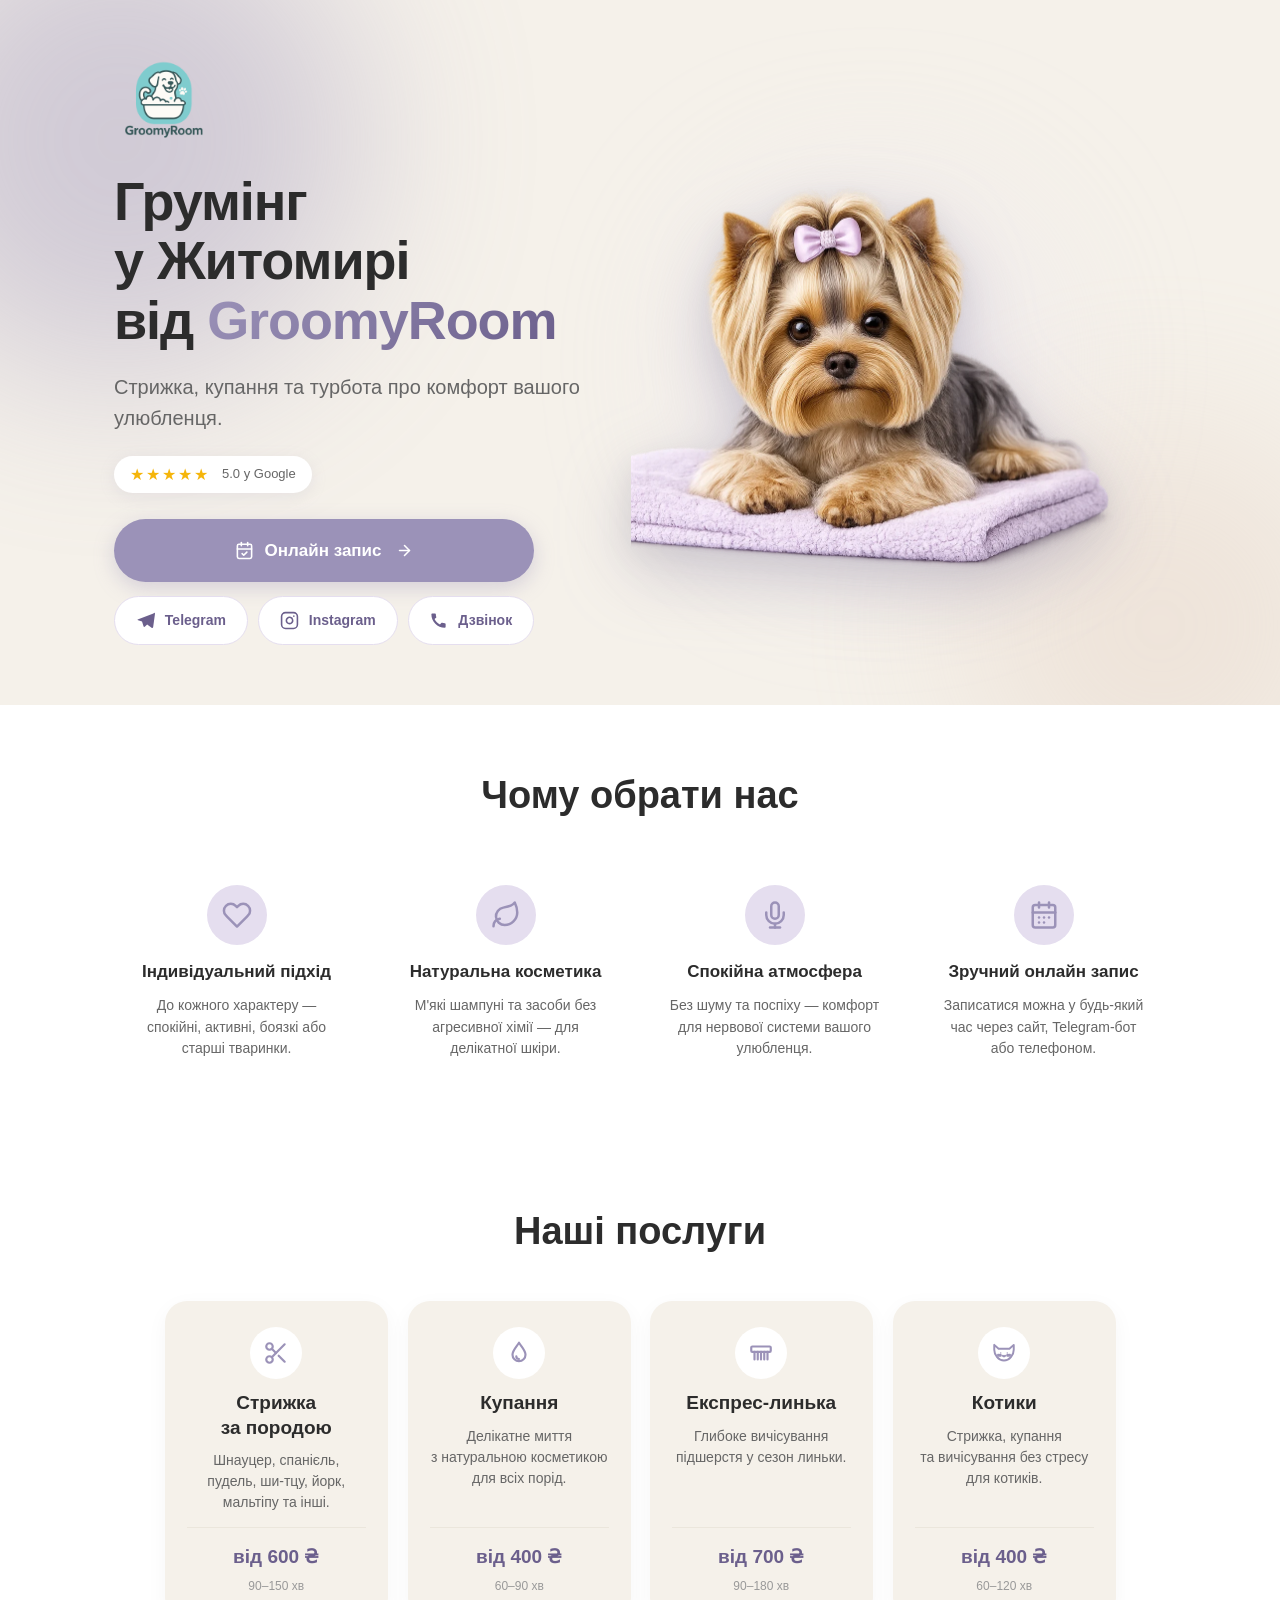
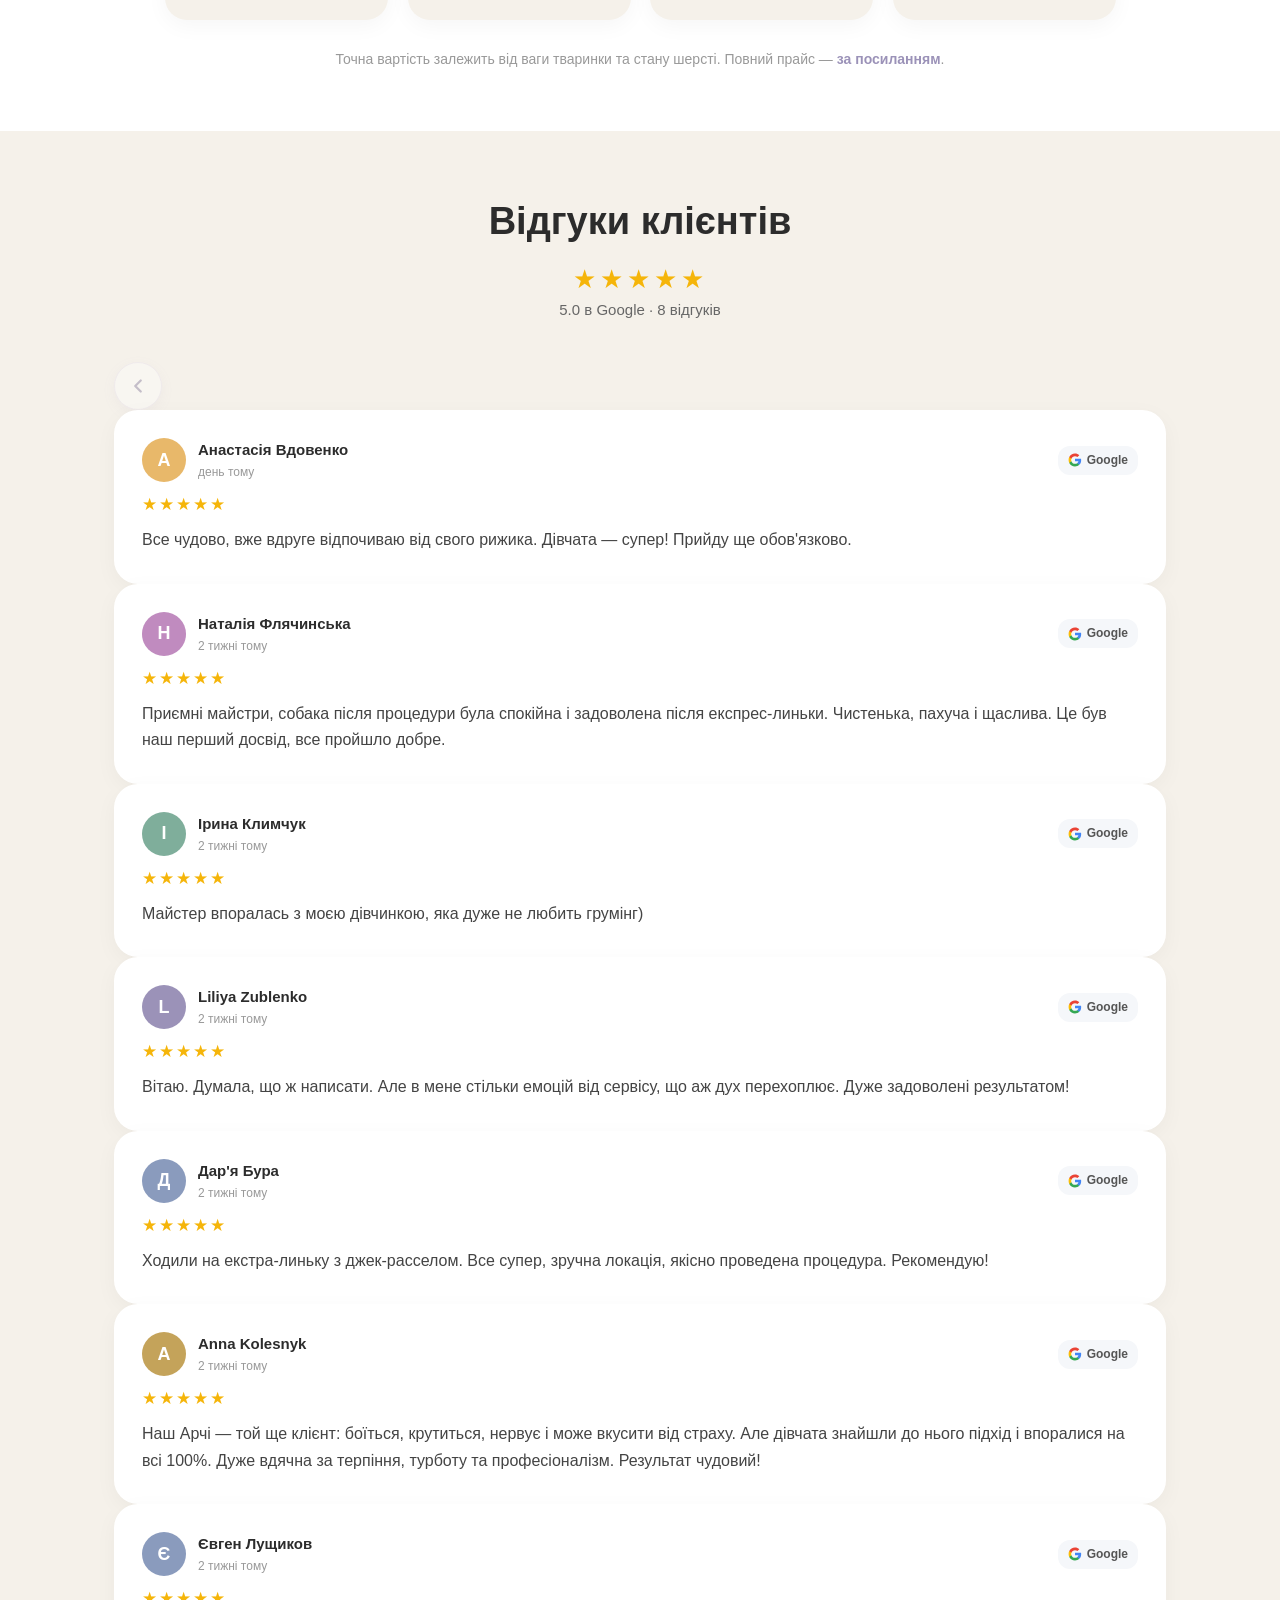
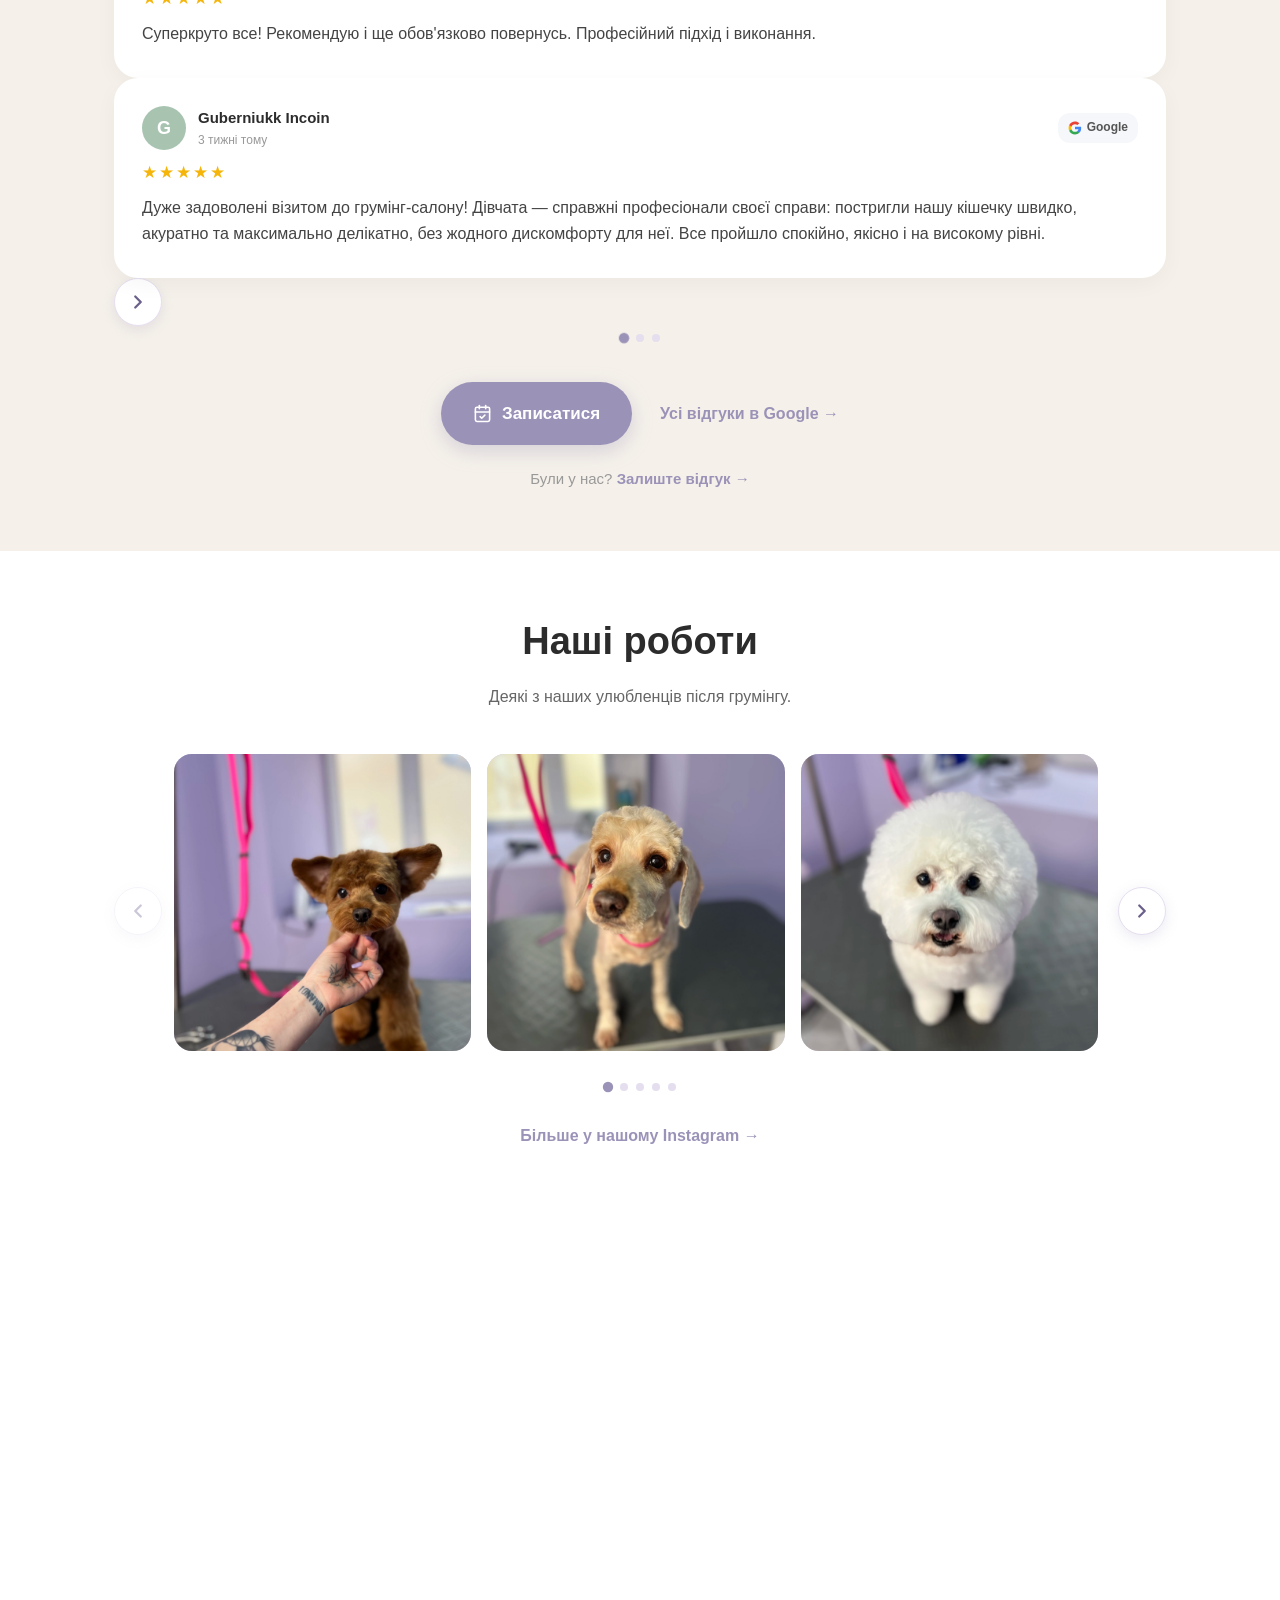
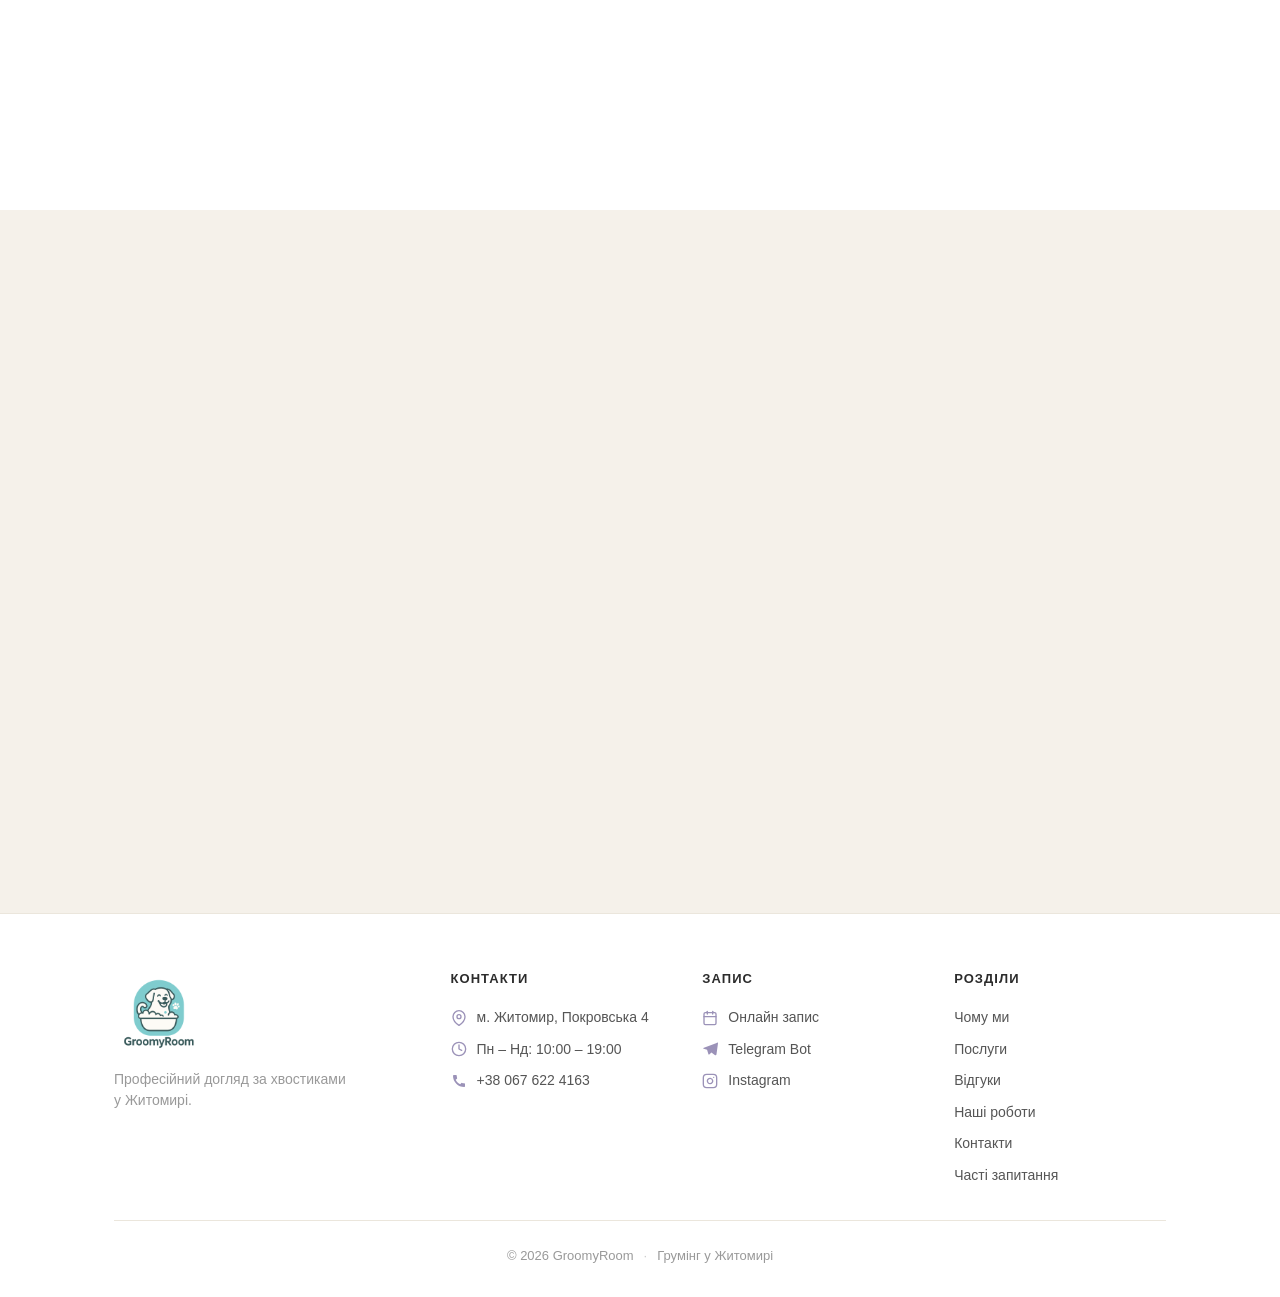
==== commit 99aa8e1c: "Update index.html" ====
--- a/index.html
+++ b/index.html
@@ -112,7 +112,7 @@
 "aggregateRating":{
 "@type":"AggregateRating",
 "ratingValue":"5.0",
-"reviewCount":"3",
+"reviewCount":"8",
 "bestRating":"5",
 "worstRating":"1"
 },
@@ -439,19 +439,27 @@
 
 <div class="reviews-rating">
 <span class="reviews-stars">★★★★★</span>
-<span class="reviews-rating-text">5.0 в Google · 3 відгуки</span>
-</div>
-
-
-<div class="reviews-grid">
-
-<div class="review-card" data-animate data-delay="0">
+<span class="reviews-rating-text">5.0 в Google · 8 відгуків</span>
+</div>
+
+
+<div class="reviews-carousel" data-animate>
+
+<button class="gallery-nav reviews-prev" id="reviewsPrev" aria-label="Попередні відгуки">
+<svg viewBox="0 0 24 24" fill="none" stroke="currentColor" stroke-width="2.5" stroke-linecap="round" stroke-linejoin="round" aria-hidden="true">
+<polyline points="15 18 9 12 15 6"/>
+</svg>
+</button>
+
+<div class="reviews-track" id="reviewsTrack">
+
+<div class="review-card reviews-item">
 
 <div class="review-top">
-<div class="review-avatar" style="background:#a8c4b1">G</div>
+<div class="review-avatar" style="background:#e8b86a">А</div>
 <div class="review-author-text">
-<span class="review-name">Guberniukk Incoin</span>
-<span class="review-meta">3 тижні тому</span>
+<span class="review-name">Анастасія Вдовенко</span>
+<span class="review-meta">день тому</span>
 </div>
 <span class="review-google-tag">
 <svg class="review-google-icon" viewBox="0 0 24 24" aria-hidden="true">
@@ -467,19 +475,18 @@
 <div class="review-stars">★★★★★</div>
 
 <p class="review-text">
-Дуже задоволені візитом до грумінг-салону! Дівчата — справжні професіонали своєї справи: постригли нашу кішечку швидко, акуратно та максимально делікатно, без жодного дискомфорту для неї. Все пройшло спокійно, якісно і на високому рівні.
+Все чудово, вже вдруге відпочиваю від свого рижика. Дівчата — супер! Прийду ще обов'язково.
 </p>
 
 </div>
 
-
-<div class="review-card" data-animate data-delay="120">
+<div class="review-card reviews-item">
 
 <div class="review-top">
-<div class="review-avatar" style="background:#e8b86a">А</div>
+<div class="review-avatar" style="background:#c08bbf">Н</div>
 <div class="review-author-text">
-<span class="review-name">Анастасія Вдовенко</span>
-<span class="review-meta">день тому</span>
+<span class="review-name">Наталія Флячинська</span>
+<span class="review-meta">2 тижні тому</span>
 </div>
 <span class="review-google-tag">
 <svg class="review-google-icon" viewBox="0 0 24 24" aria-hidden="true">
@@ -495,18 +502,17 @@
 <div class="review-stars">★★★★★</div>
 
 <p class="review-text">
-Все чудово, вже вдруге відпочиваю від свого рижика. Дівчата — супер! Прийду ще обов'язково.
+Приємні майстри, собака після процедури була спокійна і задоволена після експрес-линьки. Чистенька, пахуча і щаслива. Це був наш перший досвід, все пройшло добре.
 </p>
 
 </div>
 
-
-<div class="review-card" data-animate data-delay="240">
+<div class="review-card reviews-item">
 
 <div class="review-top">
-<div class="review-avatar" style="background:#8a9bbd">Є</div>
+<div class="review-avatar" style="background:#7fae9b">І</div>
 <div class="review-author-text">
-<span class="review-name">Євген Лущиков</span>
+<span class="review-name">Ірина Климчук</span>
 <span class="review-meta">2 тижні тому</span>
 </div>
 <span class="review-google-tag">
@@ -523,12 +529,157 @@
 <div class="review-stars">★★★★★</div>
 
 <p class="review-text">
+Майстер впоралась з моєю дівчинкою, яка дуже не любить грумінг)
+</p>
+
+</div>
+
+<div class="review-card reviews-item">
+
+<div class="review-top">
+<div class="review-avatar" style="background:#9b92b8">L</div>
+<div class="review-author-text">
+<span class="review-name">Liliya Zublenko</span>
+<span class="review-meta">2 тижні тому</span>
+</div>
+<span class="review-google-tag">
+<svg class="review-google-icon" viewBox="0 0 24 24" aria-hidden="true">
+<path fill="#4285F4" d="M22.56 12.25c0-.78-.07-1.53-.2-2.25H12v4.26h5.92c-.26 1.37-1.04 2.53-2.21 3.31v2.77h3.57c2.08-1.92 3.28-4.74 3.28-8.09z"/>
+<path fill="#34A853" d="M12 23c2.97 0 5.46-.98 7.28-2.66l-3.57-2.77c-.98.66-2.23 1.06-3.71 1.06-2.86 0-5.29-1.93-6.16-4.53H2.18v2.84C3.99 20.53 7.7 23 12 23z"/>
+<path fill="#FBBC05" d="M5.84 14.09c-.22-.66-.35-1.36-.35-2.09s.13-1.43.35-2.09V7.07H2.18C1.43 8.55 1 10.22 1 12s.43 3.45 1.18 4.93l2.85-2.22.81-.62z"/>
+<path fill="#EA4335" d="M12 5.38c1.62 0 3.06.56 4.21 1.64l3.15-3.15C17.45 2.09 14.97 1 12 1 7.7 1 3.99 3.47 2.18 7.07l3.66 2.84c.87-2.6 3.3-4.53 6.16-4.53z"/>
+</svg>
+Google
+</span>
+</div>
+
+<div class="review-stars">★★★★★</div>
+
+<p class="review-text">
+Вітаю. Думала, що ж написати. Але в мене стільки емоцій від сервісу, що аж дух перехоплює. Дуже задоволені результатом!
+</p>
+
+</div>
+
+<div class="review-card reviews-item">
+
+<div class="review-top">
+<div class="review-avatar" style="background:#8a9bbd">Д</div>
+<div class="review-author-text">
+<span class="review-name">Дар'я Бура</span>
+<span class="review-meta">2 тижні тому</span>
+</div>
+<span class="review-google-tag">
+<svg class="review-google-icon" viewBox="0 0 24 24" aria-hidden="true">
+<path fill="#4285F4" d="M22.56 12.25c0-.78-.07-1.53-.2-2.25H12v4.26h5.92c-.26 1.37-1.04 2.53-2.21 3.31v2.77h3.57c2.08-1.92 3.28-4.74 3.28-8.09z"/>
+<path fill="#34A853" d="M12 23c2.97 0 5.46-.98 7.28-2.66l-3.57-2.77c-.98.66-2.23 1.06-3.71 1.06-2.86 0-5.29-1.93-6.16-4.53H2.18v2.84C3.99 20.53 7.7 23 12 23z"/>
+<path fill="#FBBC05" d="M5.84 14.09c-.22-.66-.35-1.36-.35-2.09s.13-1.43.35-2.09V7.07H2.18C1.43 8.55 1 10.22 1 12s.43 3.45 1.18 4.93l2.85-2.22.81-.62z"/>
+<path fill="#EA4335" d="M12 5.38c1.62 0 3.06.56 4.21 1.64l3.15-3.15C17.45 2.09 14.97 1 12 1 7.7 1 3.99 3.47 2.18 7.07l3.66 2.84c.87-2.6 3.3-4.53 6.16-4.53z"/>
+</svg>
+Google
+</span>
+</div>
+
+<div class="review-stars">★★★★★</div>
+
+<p class="review-text">
+Ходили на екстра-линьку з джек-расселом. Все супер, зручна локація, якісно проведена процедура. Рекомендую!
+</p>
+
+</div>
+
+<div class="review-card reviews-item">
+
+<div class="review-top">
+<div class="review-avatar" style="background:#c4a35a">A</div>
+<div class="review-author-text">
+<span class="review-name">Anna Kolesnyk</span>
+<span class="review-meta">2 тижні тому</span>
+</div>
+<span class="review-google-tag">
+<svg class="review-google-icon" viewBox="0 0 24 24" aria-hidden="true">
+<path fill="#4285F4" d="M22.56 12.25c0-.78-.07-1.53-.2-2.25H12v4.26h5.92c-.26 1.37-1.04 2.53-2.21 3.31v2.77h3.57c2.08-1.92 3.28-4.74 3.28-8.09z"/>
+<path fill="#34A853" d="M12 23c2.97 0 5.46-.98 7.28-2.66l-3.57-2.77c-.98.66-2.23 1.06-3.71 1.06-2.86 0-5.29-1.93-6.16-4.53H2.18v2.84C3.99 20.53 7.7 23 12 23z"/>
+<path fill="#FBBC05" d="M5.84 14.09c-.22-.66-.35-1.36-.35-2.09s.13-1.43.35-2.09V7.07H2.18C1.43 8.55 1 10.22 1 12s.43 3.45 1.18 4.93l2.85-2.22.81-.62z"/>
+<path fill="#EA4335" d="M12 5.38c1.62 0 3.06.56 4.21 1.64l3.15-3.15C17.45 2.09 14.97 1 12 1 7.7 1 3.99 3.47 2.18 7.07l3.66 2.84c.87-2.6 3.3-4.53 6.16-4.53z"/>
+</svg>
+Google
+</span>
+</div>
+
+<div class="review-stars">★★★★★</div>
+
+<p class="review-text">
+Наш Арчі — той ще клієнт: боїться, крутиться, нервує і може вкусити від страху. Але дівчата знайшли до нього підхід і впоралися на всі 100%. Дуже вдячна за терпіння, турботу та професіоналізм. Результат чудовий!
+</p>
+
+</div>
+
+<div class="review-card reviews-item">
+
+<div class="review-top">
+<div class="review-avatar" style="background:#8a9bbd">Є</div>
+<div class="review-author-text">
+<span class="review-name">Євген Лущиков</span>
+<span class="review-meta">2 тижні тому</span>
+</div>
+<span class="review-google-tag">
+<svg class="review-google-icon" viewBox="0 0 24 24" aria-hidden="true">
+<path fill="#4285F4" d="M22.56 12.25c0-.78-.07-1.53-.2-2.25H12v4.26h5.92c-.26 1.37-1.04 2.53-2.21 3.31v2.77h3.57c2.08-1.92 3.28-4.74 3.28-8.09z"/>
+<path fill="#34A853" d="M12 23c2.97 0 5.46-.98 7.28-2.66l-3.57-2.77c-.98.66-2.23 1.06-3.71 1.06-2.86 0-5.29-1.93-6.16-4.53H2.18v2.84C3.99 20.53 7.7 23 12 23z"/>
+<path fill="#FBBC05" d="M5.84 14.09c-.22-.66-.35-1.36-.35-2.09s.13-1.43.35-2.09V7.07H2.18C1.43 8.55 1 10.22 1 12s.43 3.45 1.18 4.93l2.85-2.22.81-.62z"/>
+<path fill="#EA4335" d="M12 5.38c1.62 0 3.06.56 4.21 1.64l3.15-3.15C17.45 2.09 14.97 1 12 1 7.7 1 3.99 3.47 2.18 7.07l3.66 2.84c.87-2.6 3.3-4.53 6.16-4.53z"/>
+</svg>
+Google
+</span>
+</div>
+
+<div class="review-stars">★★★★★</div>
+
+<p class="review-text">
 Суперкруто все! Рекомендую і ще обов'язково повернусь. Професійний підхід і виконання.
 </p>
 
 </div>
 
-</div>
+<div class="review-card reviews-item">
+
+<div class="review-top">
+<div class="review-avatar" style="background:#a8c4b1">G</div>
+<div class="review-author-text">
+<span class="review-name">Guberniukk Incoin</span>
+<span class="review-meta">3 тижні тому</span>
+</div>
+<span class="review-google-tag">
+<svg class="review-google-icon" viewBox="0 0 24 24" aria-hidden="true">
+<path fill="#4285F4" d="M22.56 12.25c0-.78-.07-1.53-.2-2.25H12v4.26h5.92c-.26 1.37-1.04 2.53-2.21 3.31v2.77h3.57c2.08-1.92 3.28-4.74 3.28-8.09z"/>
+<path fill="#34A853" d="M12 23c2.97 0 5.46-.98 7.28-2.66l-3.57-2.77c-.98.66-2.23 1.06-3.71 1.06-2.86 0-5.29-1.93-6.16-4.53H2.18v2.84C3.99 20.53 7.7 23 12 23z"/>
+<path fill="#FBBC05" d="M5.84 14.09c-.22-.66-.35-1.36-.35-2.09s.13-1.43.35-2.09V7.07H2.18C1.43 8.55 1 10.22 1 12s.43 3.45 1.18 4.93l2.85-2.22.81-.62z"/>
+<path fill="#EA4335" d="M12 5.38c1.62 0 3.06.56 4.21 1.64l3.15-3.15C17.45 2.09 14.97 1 12 1 7.7 1 3.99 3.47 2.18 7.07l3.66 2.84c.87-2.6 3.3-4.53 6.16-4.53z"/>
+</svg>
+Google
+</span>
+</div>
+
+<div class="review-stars">★★★★★</div>
+
+<p class="review-text">
+Дуже задоволені візитом до грумінг-салону! Дівчата — справжні професіонали своєї справи: постригли нашу кішечку швидко, акуратно та максимально делікатно, без жодного дискомфорту для неї. Все пройшло спокійно, якісно і на високому рівні.
+</p>
+
+</div>
+
+</div>
+
+<button class="gallery-nav reviews-next" id="reviewsNext" aria-label="Наступні відгуки">
+<svg viewBox="0 0 24 24" fill="none" stroke="currentColor" stroke-width="2.5" stroke-linecap="round" stroke-linejoin="round" aria-hidden="true">
+<polyline points="9 18 15 12 9 6"/>
+</svg>
+</button>
+
+</div>
+
+<div class="gallery-dots reviews-dots" id="reviewsDots"></div>
 
 
 <div class="reviews-actions">
@@ -589,6 +740,12 @@
 <a class="gallery-item" href="img/FOTO/007.webp" data-lightbox><img data-src="img/FOTO/007.webp" alt="Робота груміру GroomyRoom — фото 7" class="gallery-img"></a>
 <a class="gallery-item" href="img/FOTO/008.webp" data-lightbox><img data-src="img/FOTO/008.webp" alt="Робота груміру GroomyRoom — фото 8" class="gallery-img"></a>
 <a class="gallery-item" href="img/FOTO/009.webp" data-lightbox><img data-src="img/FOTO/009.webp" alt="Робота груміру GroomyRoom — фото 9" class="gallery-img"></a>
+<a class="gallery-item" href="img/FOTO/010.webp" data-lightbox><img data-src="img/FOTO/010.webp" alt="Робота груміру GroomyRoom — фото 10" class="gallery-img"></a>
+<a class="gallery-item" href="img/FOTO/011.webp" data-lightbox><img data-src="img/FOTO/011.webp" alt="Робота груміру GroomyRoom — фото 11" class="gallery-img"></a>
+<a class="gallery-item" href="img/FOTO/012.webp" data-lightbox><img data-src="img/FOTO/012.webp" alt="Робота груміру GroomyRoom — фото 12" class="gallery-img"></a>
+<a class="gallery-item" href="img/FOTO/013.webp" data-lightbox><img data-src="img/FOTO/013.webp" alt="Робота груміру GroomyRoom — фото 13" class="gallery-img"></a>
+<a class="gallery-item" href="img/FOTO/014.webp" data-lightbox><img data-src="img/FOTO/014.webp" alt="Робота груміру GroomyRoom — фото 14" class="gallery-img"></a>
+<a class="gallery-item" href="img/FOTO/015.webp" data-lightbox><img data-src="img/FOTO/015.webp" alt="Робота груміру GroomyRoom — фото 15" class="gallery-img"></a>
 
 </div>
 
@@ -981,6 +1138,83 @@
     updateNavButtons();
   }
 
+  // ========== Карусель відгуків ==========
+  var rvTrack = document.getElementById('reviewsTrack');
+  var rvPrev = document.getElementById('reviewsPrev');
+  var rvNext = document.getElementById('reviewsNext');
+  var rvDots = document.getElementById('reviewsDots');
+
+  if (rvTrack && rvPrev && rvNext) {
+    var rvItems = rvTrack.querySelectorAll('.reviews-item');
+    var RV_GAP = 24;
+
+    function rvPerView() {
+      return window.innerWidth <= 768 ? 1 : 3;
+    }
+    function rvPages() {
+      return Math.ceil(rvItems.length / rvPerView());
+    }
+    function rvStep() {
+      return rvItems[0].offsetWidth + RV_GAP;
+    }
+    function rvCurrent() {
+      return Math.round(rvTrack.scrollLeft / (rvStep() * rvPerView()));
+    }
+    function rvBuildDots() {
+      if (!rvDots) return;
+      rvDots.innerHTML = '';
+      var pages = rvPages();
+      for (var i = 0; i < pages; i++) {
+        var dot = document.createElement('button');
+        dot.className = 'gallery-dot';
+        dot.setAttribute('aria-label', 'Сторінка ' + (i + 1));
+        if (i === 0) dot.classList.add('active');
+        (function(pageIdx) {
+          dot.addEventListener('click', function() { rvScrollTo(pageIdx); });
+        })(i);
+        rvDots.appendChild(dot);
+      }
+    }
+    function rvUpdateDots() {
+      var dots = rvDots ? rvDots.querySelectorAll('.gallery-dot') : [];
+      var current = rvCurrent();
+      dots.forEach(function(d, i) { d.classList.toggle('active', i === current); });
+    }
+    function rvUpdateNav() {
+      var current = rvCurrent();
+      var maxPage = rvPages() - 1;
+      rvPrev.disabled = current === 0;
+      rvNext.disabled = current >= maxPage;
+    }
+    function rvScrollTo(pageIdx) {
+      rvTrack.scrollTo({ left: pageIdx * rvPerView() * rvStep(), behavior: 'smooth' });
+    }
+
+    rvPrev.addEventListener('click', function() {
+      rvScrollTo(Math.max(0, rvCurrent() - 1));
+    });
+    rvNext.addEventListener('click', function() {
+      rvScrollTo(Math.min(rvPages() - 1, rvCurrent() + 1));
+    });
+
+    var rvScrollTimeout;
+    rvTrack.addEventListener('scroll', function() {
+      clearTimeout(rvScrollTimeout);
+      rvScrollTimeout = setTimeout(function() {
+        rvUpdateDots();
+        rvUpdateNav();
+      }, 80);
+    }, { passive: true });
+
+    window.addEventListener('resize', function() {
+      rvBuildDots();
+      rvUpdateNav();
+    });
+
+    rvBuildDots();
+    rvUpdateNav();
+  }
+
   // ========== Lightbox ==========
   var lightbox = document.getElementById('lightbox');
   var lightboxImg = document.getElementById('lightboxImg');
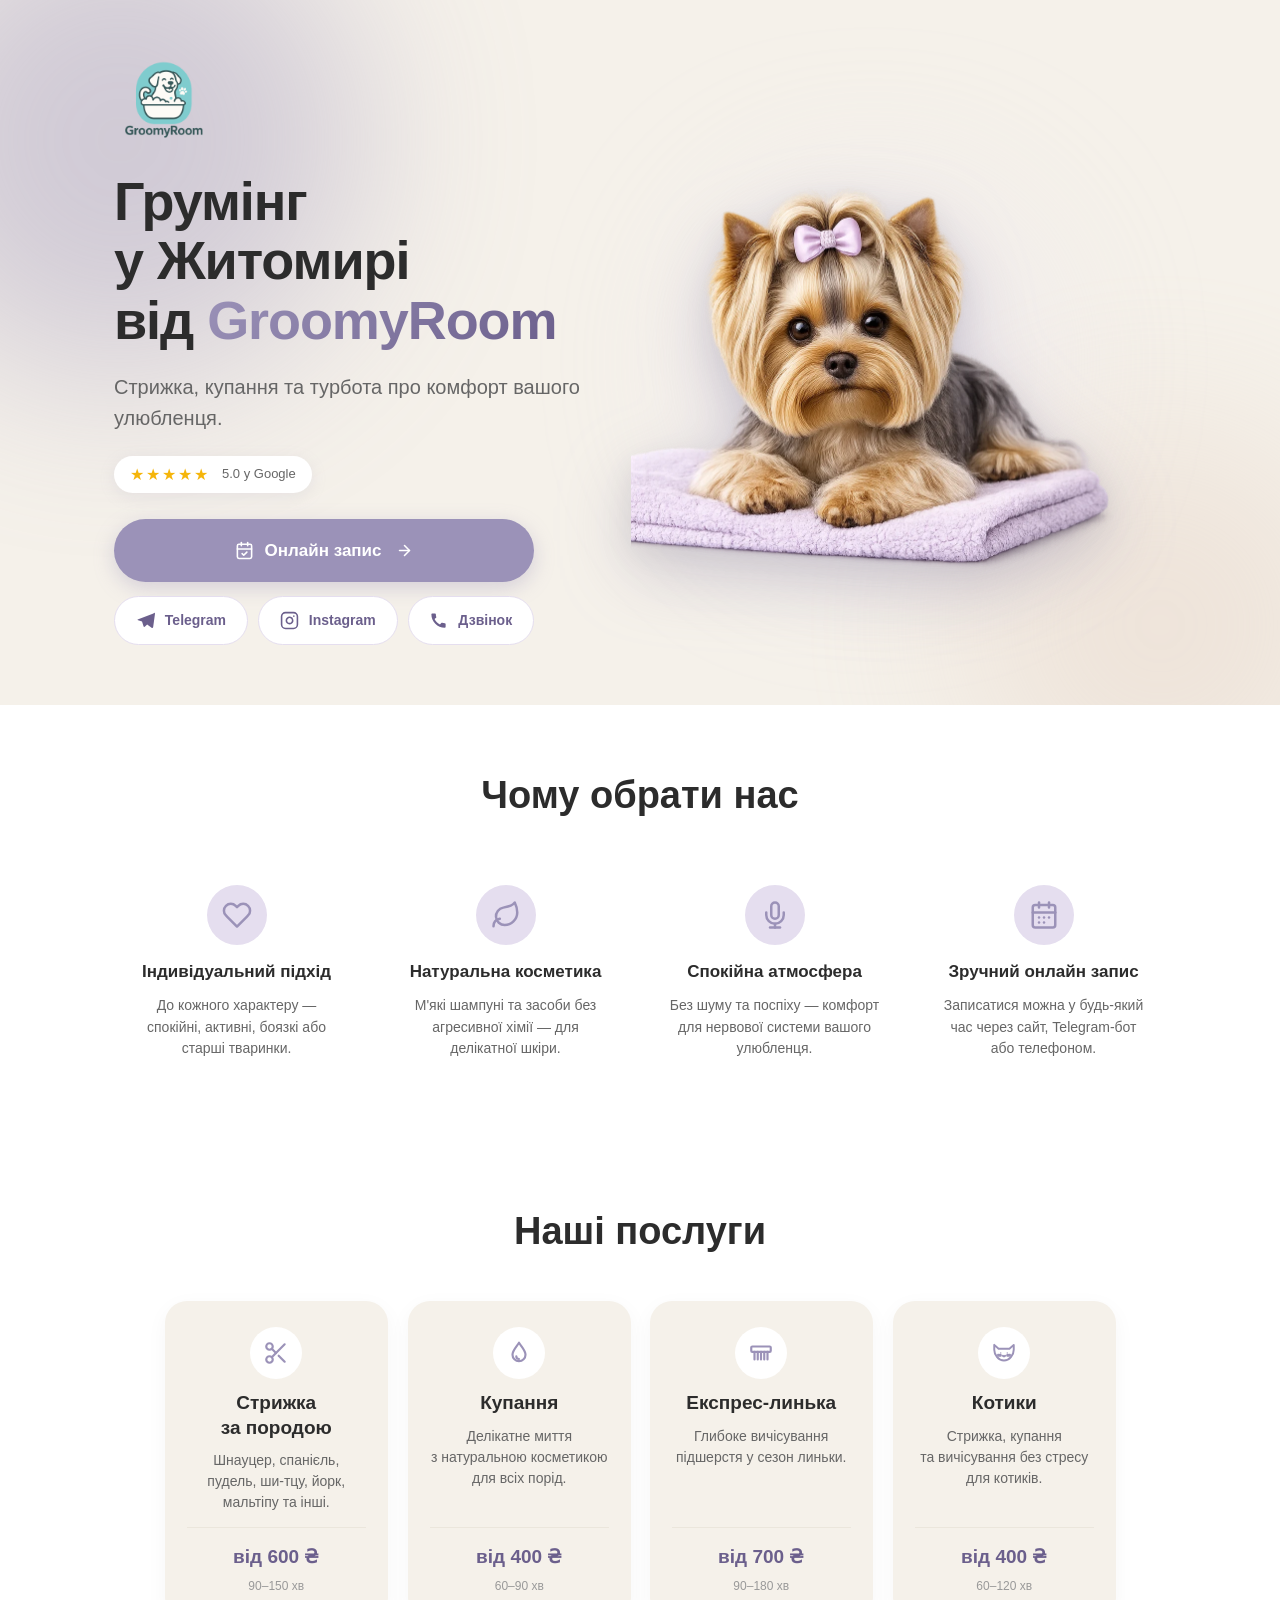
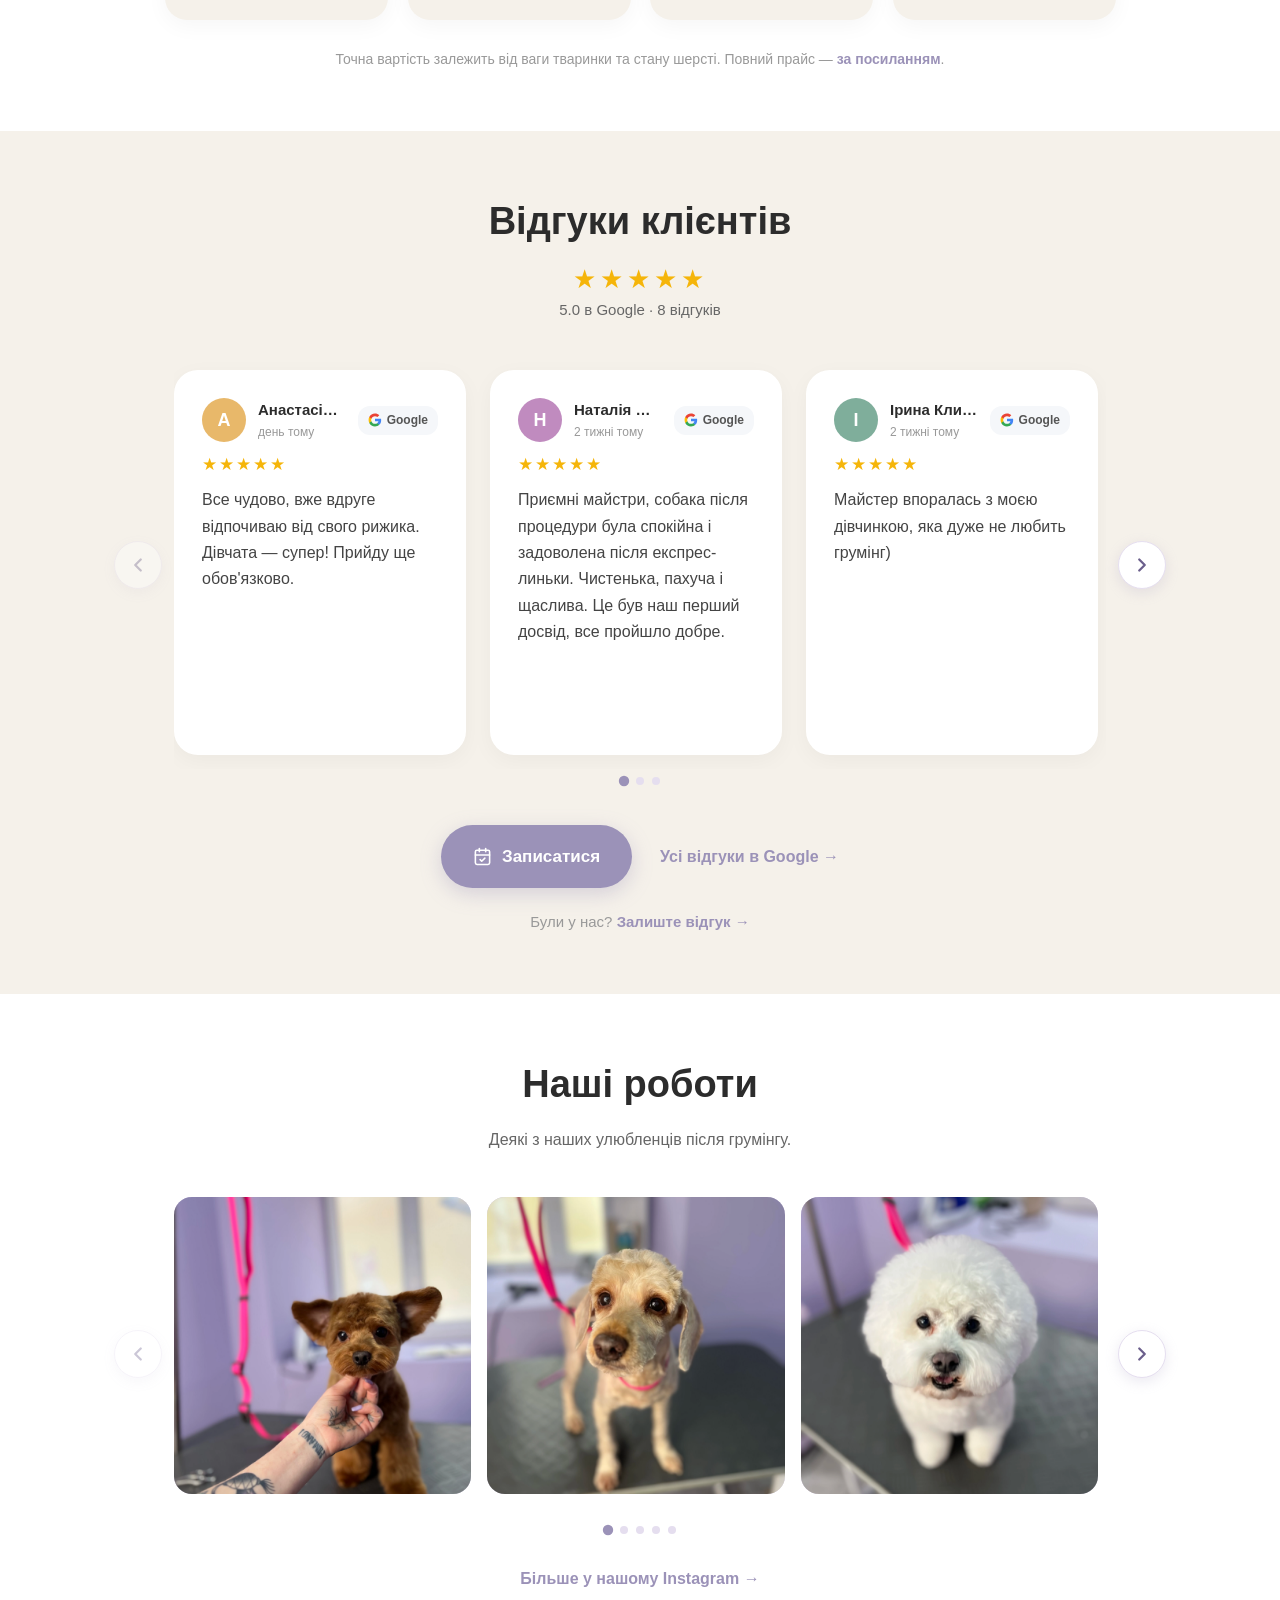
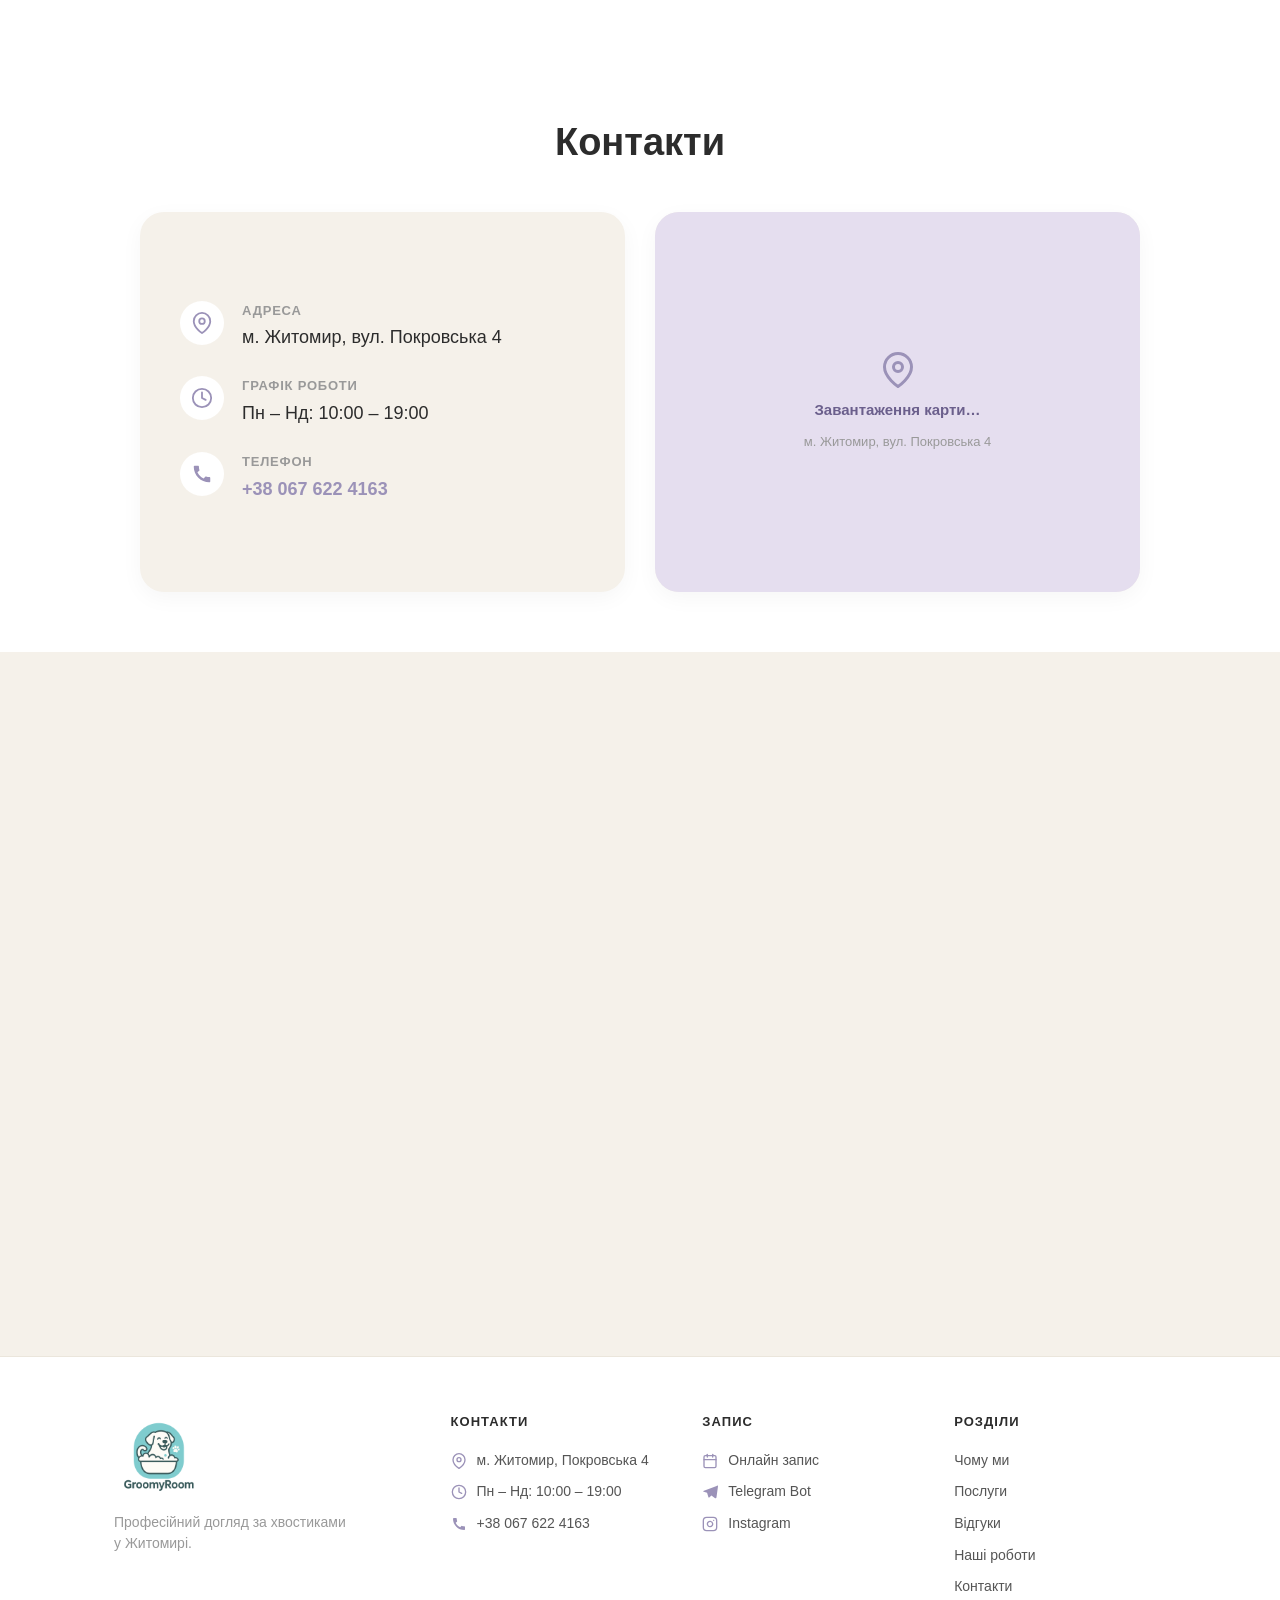
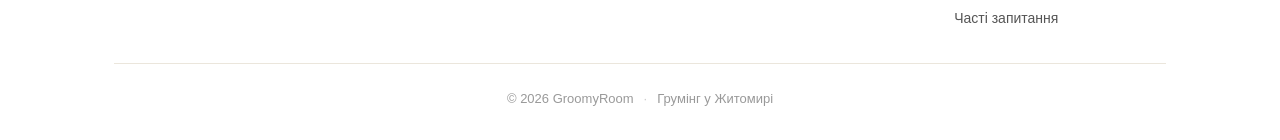
==== commit 03f943b8: "Update index.html" ====
--- a/index.html
+++ b/index.html
@@ -1149,7 +1149,10 @@
     var RV_GAP = 24;
 
     function rvPerView() {
-      return window.innerWidth <= 768 ? 1 : 3;
+      var w = window.innerWidth;
+      if (w <= 640) return 1;
+      if (w <= 900) return 2;
+      return 3;
     }
     function rvPages() {
       return Math.ceil(rvItems.length / rvPerView());
--- a/style.css
+++ b/style.css
@@ -685,6 +685,62 @@
   text-decoration: underline;
 }
 
+
+/* ============================================
+   ВІДГУКИ — КАРУСЕЛЬ
+   ============================================ */
+.reviews-carousel {
+  position: relative;
+  max-width: 1100px;
+  margin: 0 auto;
+  display: flex;
+  align-items: stretch;
+  gap: 12px;
+}
+
+.reviews-carousel .gallery-nav {
+  align-self: center;
+}
+
+.reviews-track {
+  display: flex;
+  gap: 24px;
+  overflow-x: auto;
+  scroll-snap-type: x mandatory;
+  scroll-behavior: smooth;
+  padding: 8px 4px 14px;
+  scrollbar-width: none;
+  -ms-overflow-style: none;
+  flex: 1;
+  -webkit-overflow-scrolling: touch;
+  align-items: stretch;
+}
+
+.reviews-track::-webkit-scrollbar {
+  display: none;
+}
+
+.reviews-item {
+  flex: 0 0 calc((100% - 48px) / 3);
+  min-width: 0;
+  scroll-snap-align: start;
+}
+
+.reviews-item .review-meta {
+  white-space: nowrap;
+  overflow: hidden;
+  text-overflow: ellipsis;
+}
+
+.reviews-dots {
+  margin-top: 14px;
+}
+
+@media (max-width: 640px) {
+  .reviews-item {
+    flex: 0 0 100%;
+  }
+}
 
 /* ============================================
    ГАЛЕРЕЯ — КАРУСЕЛЬ
@@ -1252,6 +1308,11 @@
    MOBILE — РЕСПОНСИВ
    ============================================ */
 @media (max-width: 900px) {
+  /* Відгуки: 2 картки в ряд */
+  .reviews-item {
+    flex: 0 0 calc((100% - 24px) / 2);
+  }
+
   .hero {
     position: relative;
     padding: 50px 24px 0;
@@ -1419,6 +1480,8 @@
     flex-direction: column;
     gap: 18px;
   }
+
+  .reviews-carousel { gap: 8px; }
 
   .gallery-carousel { gap: 8px; }
 
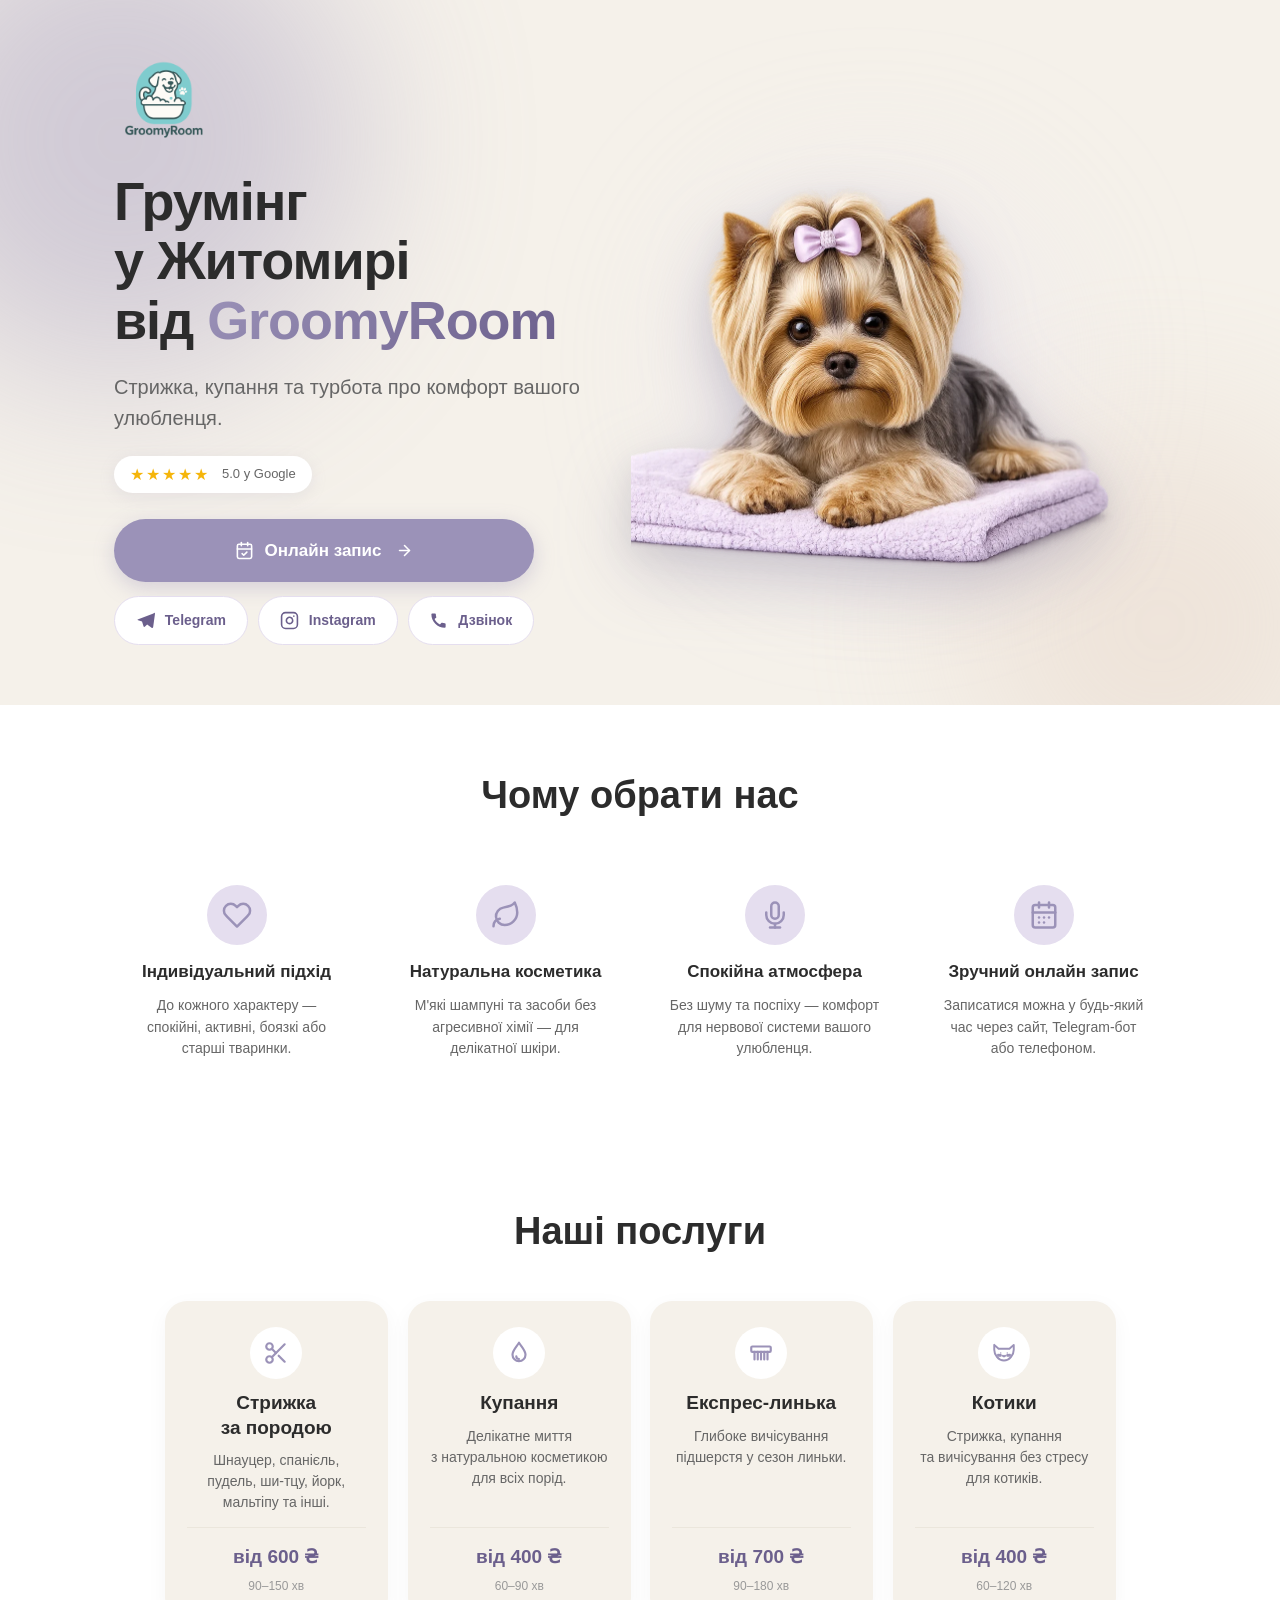
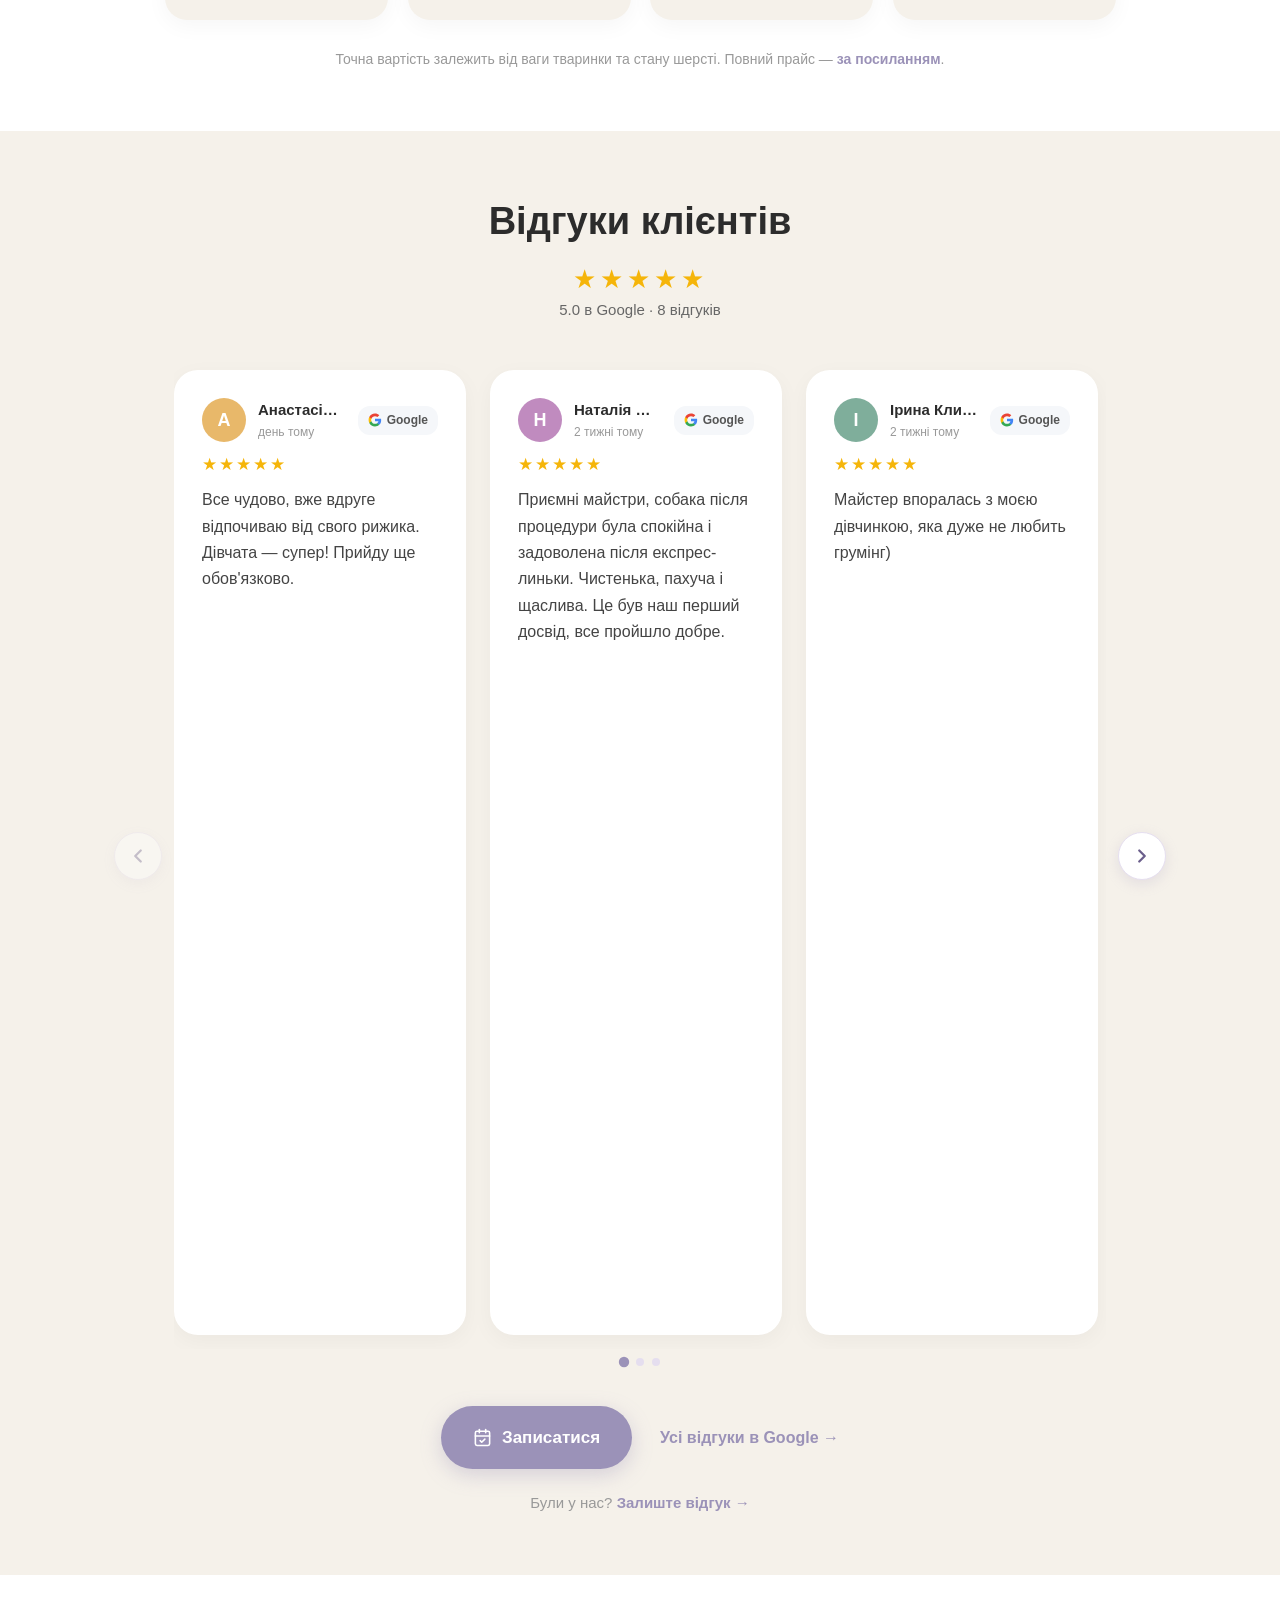
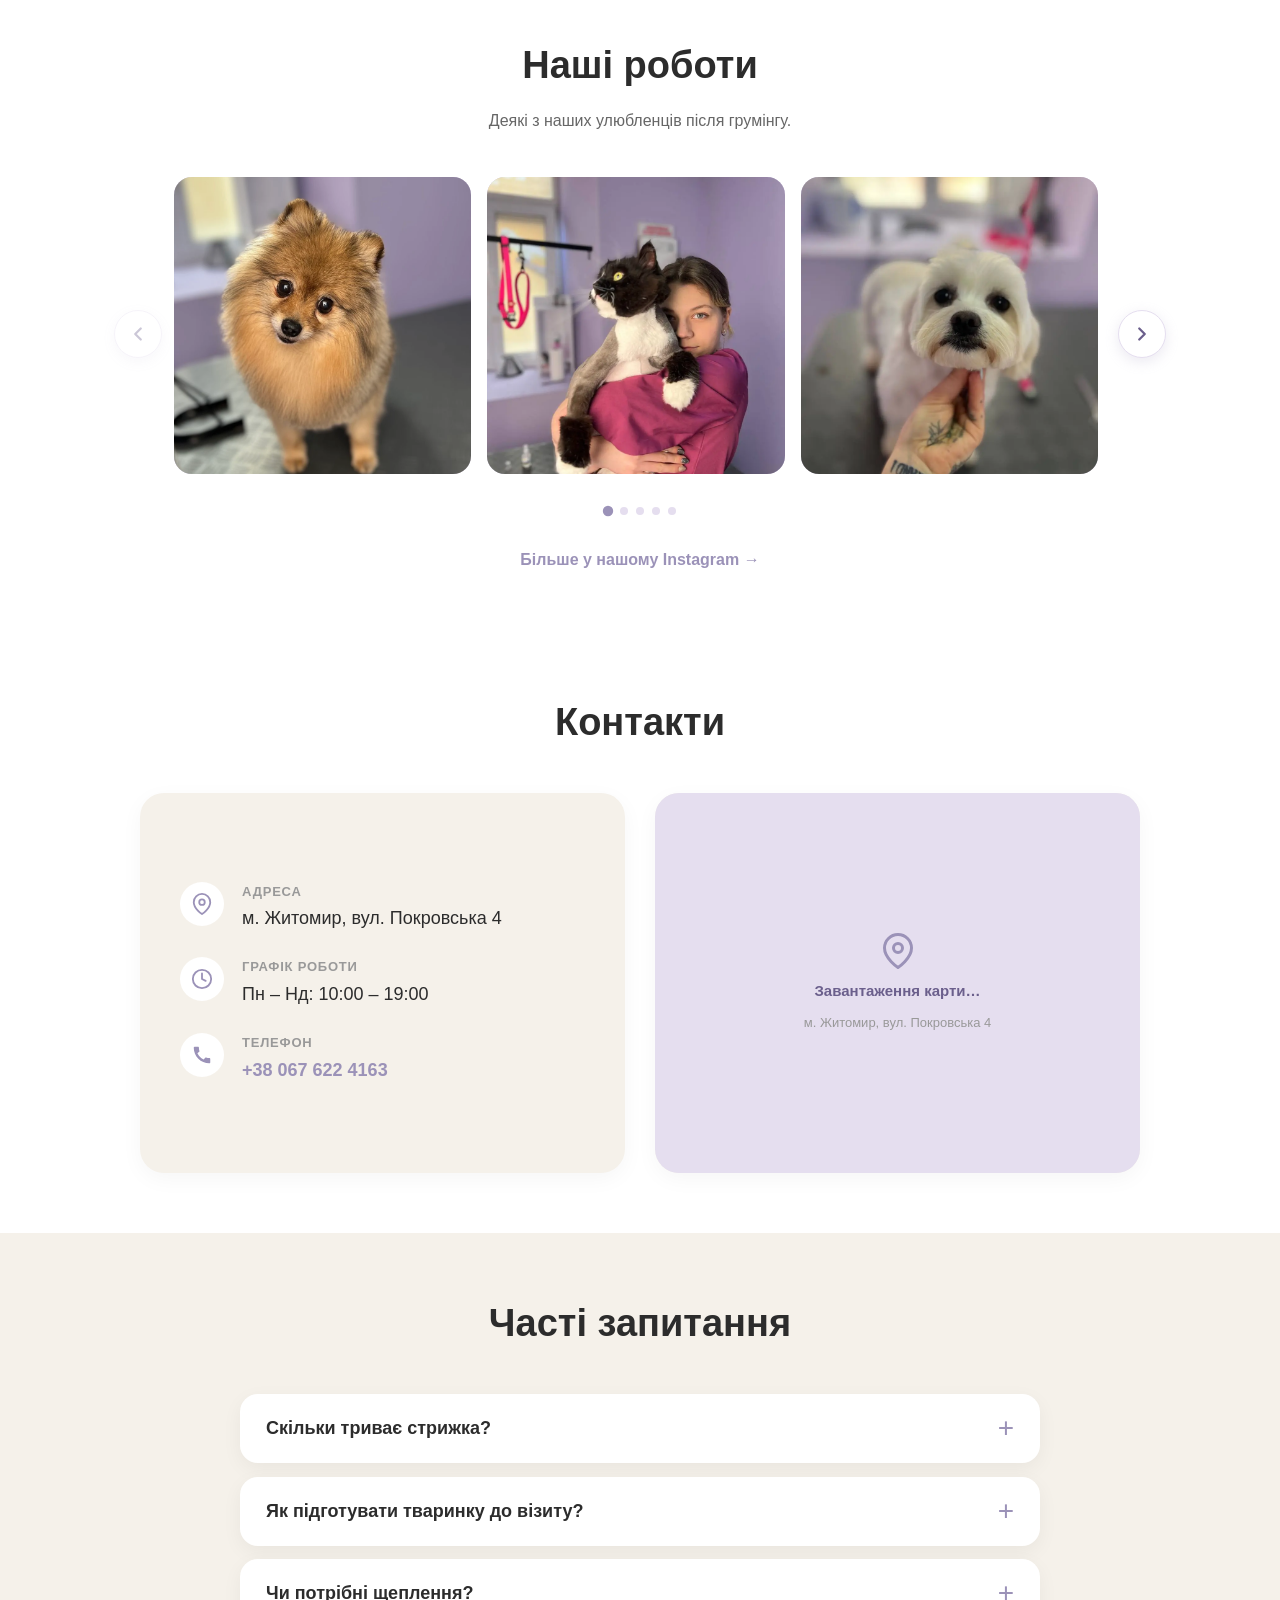
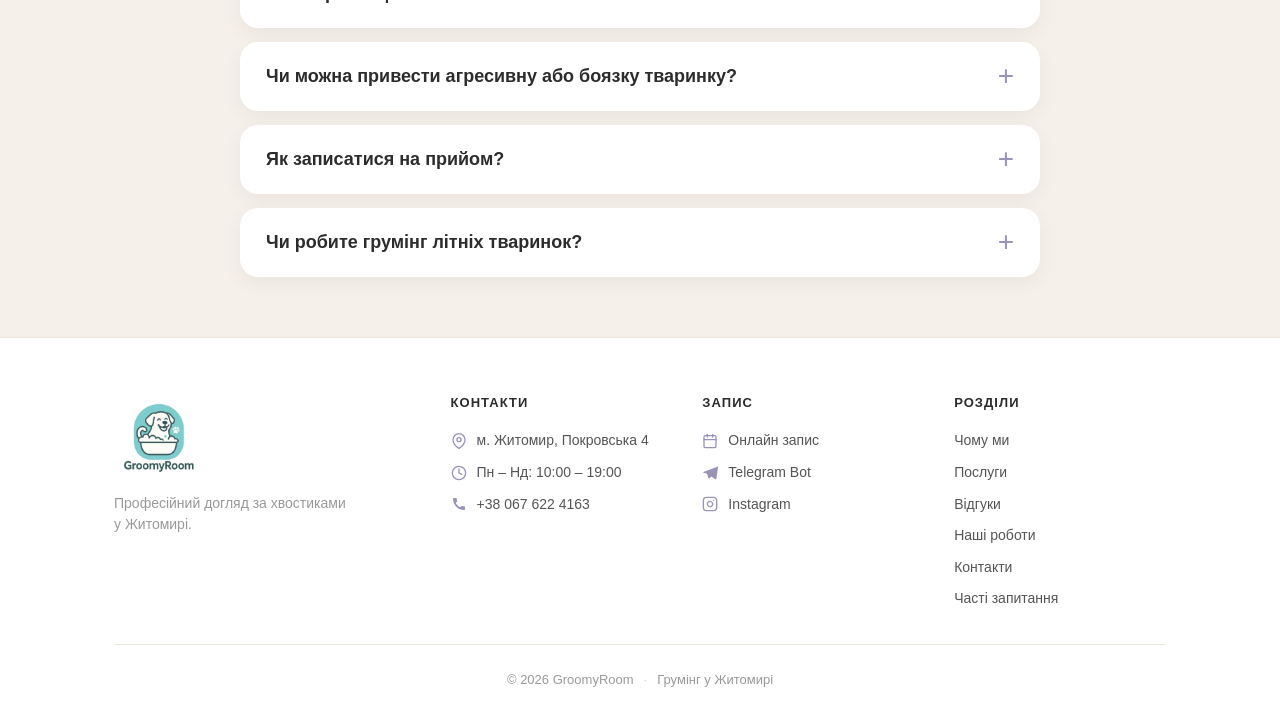
==== commit 8f455843: "Update index.html" ====
--- a/index.html
+++ b/index.html
@@ -556,7 +556,7 @@
 <div class="review-stars">★★★★★</div>
 
 <p class="review-text">
-Вітаю. Думала, що ж написати. Але в мене стільки емоцій від сервісу, що аж дух перехоплює. Дуже задоволені результатом!
+Вітаю. Думала, що ж написати, але в мене стільки емоцій від сервісу, що аж дух перехоплює. Наш Баді породи англійський кокер-спанієль і дуже не любить стригтися, я сама намагалась підстригти, але дійшли до того, що я вже не справлялась. Багато ковтунів, жахливий стан шерсті, був дуже негарний. Я довго шукала професіоналів, щоб зробити з нашого кошмарчика красунчика. То нам відмовляли, бо не підстрижуть, то майстри знаходили відмовки. І от я набираю номер у відчаї — і по ту сторону така жадана відповідь: так, все зробимо, везіть. Я щаслива, що нарешті з'явилася наша людина з GroomyRoom, яка зробить красунчика з нашого кошмарчика. Так і сталось — підстригли, покупали, повний сервіс. Дякую за турботу про нашого члена сім'ї, дякую за красунчика Баді, дякую за неймовірний сервіс і підхід до 4-лапих клієнтів і до їх власників.
 </p>
 
 </div>
@@ -731,21 +731,21 @@
 
 <div class="gallery-track" id="galleryTrack">
 
+<a class="gallery-item" href="img/FOTO/015.webp" data-lightbox><img data-src="img/FOTO/015.webp" alt="Робота груміру GroomyRoom — фото 15" class="gallery-img"></a>
+<a class="gallery-item" href="img/FOTO/014.webp" data-lightbox><img data-src="img/FOTO/014.webp" alt="Робота груміру GroomyRoom — фото 14" class="gallery-img"></a>
+<a class="gallery-item" href="img/FOTO/013.webp" data-lightbox><img data-src="img/FOTO/013.webp" alt="Робота груміру GroomyRoom — фото 13" class="gallery-img"></a>
+<a class="gallery-item" href="img/FOTO/012.webp" data-lightbox><img data-src="img/FOTO/012.webp" alt="Робота груміру GroomyRoom — фото 12" class="gallery-img"></a>
+<a class="gallery-item" href="img/FOTO/011.webp" data-lightbox><img data-src="img/FOTO/011.webp" alt="Робота груміру GroomyRoom — фото 11" class="gallery-img"></a>
+<a class="gallery-item" href="img/FOTO/010.webp" data-lightbox><img data-src="img/FOTO/010.webp" alt="Робота груміру GroomyRoom — фото 10" class="gallery-img"></a>
+<a class="gallery-item" href="img/FOTO/009.webp" data-lightbox><img data-src="img/FOTO/009.webp" alt="Робота груміру GroomyRoom — фото 9" class="gallery-img"></a>
+<a class="gallery-item" href="img/FOTO/008.webp" data-lightbox><img data-src="img/FOTO/008.webp" alt="Робота груміру GroomyRoom — фото 8" class="gallery-img"></a>
+<a class="gallery-item" href="img/FOTO/007.webp" data-lightbox><img data-src="img/FOTO/007.webp" alt="Робота груміру GroomyRoom — фото 7" class="gallery-img"></a>
+<a class="gallery-item" href="img/FOTO/006.webp" data-lightbox><img data-src="img/FOTO/006.webp" alt="Робота груміру GroomyRoom — фото 6" class="gallery-img"></a>
+<a class="gallery-item" href="img/FOTO/005.webp" data-lightbox><img data-src="img/FOTO/005.webp" alt="Робота груміру GroomyRoom — фото 5" class="gallery-img"></a>
+<a class="gallery-item" href="img/FOTO/004.webp" data-lightbox><img data-src="img/FOTO/004.webp" alt="Робота груміру GroomyRoom — фото 4" class="gallery-img"></a>
+<a class="gallery-item" href="img/FOTO/003.webp" data-lightbox><img data-src="img/FOTO/003.webp" alt="Робота груміру GroomyRoom — фото 3" class="gallery-img"></a>
+<a class="gallery-item" href="img/FOTO/002.webp" data-lightbox><img data-src="img/FOTO/002.webp" alt="Робота груміру GroomyRoom — фото 2" class="gallery-img"></a>
 <a class="gallery-item" href="img/FOTO/001.webp" data-lightbox><img data-src="img/FOTO/001.webp" alt="Робота груміру GroomyRoom — фото 1" class="gallery-img"></a>
-<a class="gallery-item" href="img/FOTO/002.webp" data-lightbox><img data-src="img/FOTO/002.webp" alt="Робота груміру GroomyRoom — фото 2" class="gallery-img"></a>
-<a class="gallery-item" href="img/FOTO/003.webp" data-lightbox><img data-src="img/FOTO/003.webp" alt="Робота груміру GroomyRoom — фото 3" class="gallery-img"></a>
-<a class="gallery-item" href="img/FOTO/004.webp" data-lightbox><img data-src="img/FOTO/004.webp" alt="Робота груміру GroomyRoom — фото 4" class="gallery-img"></a>
-<a class="gallery-item" href="img/FOTO/005.webp" data-lightbox><img data-src="img/FOTO/005.webp" alt="Робота груміру GroomyRoom — фото 5" class="gallery-img"></a>
-<a class="gallery-item" href="img/FOTO/006.webp" data-lightbox><img data-src="img/FOTO/006.webp" alt="Робота груміру GroomyRoom — фото 6" class="gallery-img"></a>
-<a class="gallery-item" href="img/FOTO/007.webp" data-lightbox><img data-src="img/FOTO/007.webp" alt="Робота груміру GroomyRoom — фото 7" class="gallery-img"></a>
-<a class="gallery-item" href="img/FOTO/008.webp" data-lightbox><img data-src="img/FOTO/008.webp" alt="Робота груміру GroomyRoom — фото 8" class="gallery-img"></a>
-<a class="gallery-item" href="img/FOTO/009.webp" data-lightbox><img data-src="img/FOTO/009.webp" alt="Робота груміру GroomyRoom — фото 9" class="gallery-img"></a>
-<a class="gallery-item" href="img/FOTO/010.webp" data-lightbox><img data-src="img/FOTO/010.webp" alt="Робота груміру GroomyRoom — фото 10" class="gallery-img"></a>
-<a class="gallery-item" href="img/FOTO/011.webp" data-lightbox><img data-src="img/FOTO/011.webp" alt="Робота груміру GroomyRoom — фото 11" class="gallery-img"></a>
-<a class="gallery-item" href="img/FOTO/012.webp" data-lightbox><img data-src="img/FOTO/012.webp" alt="Робота груміру GroomyRoom — фото 12" class="gallery-img"></a>
-<a class="gallery-item" href="img/FOTO/013.webp" data-lightbox><img data-src="img/FOTO/013.webp" alt="Робота груміру GroomyRoom — фото 13" class="gallery-img"></a>
-<a class="gallery-item" href="img/FOTO/014.webp" data-lightbox><img data-src="img/FOTO/014.webp" alt="Робота груміру GroomyRoom — фото 14" class="gallery-img"></a>
-<a class="gallery-item" href="img/FOTO/015.webp" data-lightbox><img data-src="img/FOTO/015.webp" alt="Робота груміру GroomyRoom — фото 15" class="gallery-img"></a>
 
 </div>
 
@@ -1053,6 +1053,17 @@
   var galleryDots = document.getElementById('galleryDots');
 
   if (galleryTrack && galleryPrev && galleryNext) {
+    // Сортуємо фото за номером у назві: новіші (більший номер) — першими
+    var galSorted = Array.prototype.slice.call(galleryTrack.querySelectorAll('.gallery-item'));
+    galSorted.sort(function(a, b) {
+      function num(el) {
+        var m = (el.getAttribute('href') || '').match(/(\d+)\.webp/i);
+        return m ? parseInt(m[1], 10) : 0;
+      }
+      return num(b) - num(a);
+    });
+    galSorted.forEach(function(el) { galleryTrack.appendChild(el); });
+
     var items = galleryTrack.querySelectorAll('.gallery-item');
 
     function getPerView() {
@@ -1150,8 +1161,8 @@
 
     function rvPerView() {
       var w = window.innerWidth;
-      if (w <= 640) return 1;
-      if (w <= 900) return 2;
+      if (w <= 850) return 1;
+      if (w <= 1199) return 2;
       return 3;
     }
     function rvPages() {
--- a/style.css
+++ b/style.css
@@ -736,7 +736,15 @@
   margin-top: 14px;
 }
 
-@media (max-width: 640px) {
+/* Відгуки: 2 картки (планшет / вузьке вікно) */
+@media (max-width: 1199px) {
+  .reviews-item {
+    flex: 0 0 calc((100% - 24px) / 2);
+  }
+}
+
+/* Відгуки: 1 картка (телефон) */
+@media (max-width: 850px) {
   .reviews-item {
     flex: 0 0 100%;
   }
@@ -1308,11 +1316,6 @@
    MOBILE — РЕСПОНСИВ
    ============================================ */
 @media (max-width: 900px) {
-  /* Відгуки: 2 картки в ряд */
-  .reviews-item {
-    flex: 0 0 calc((100% - 24px) / 2);
-  }
-
   .hero {
     position: relative;
     padding: 50px 24px 0;
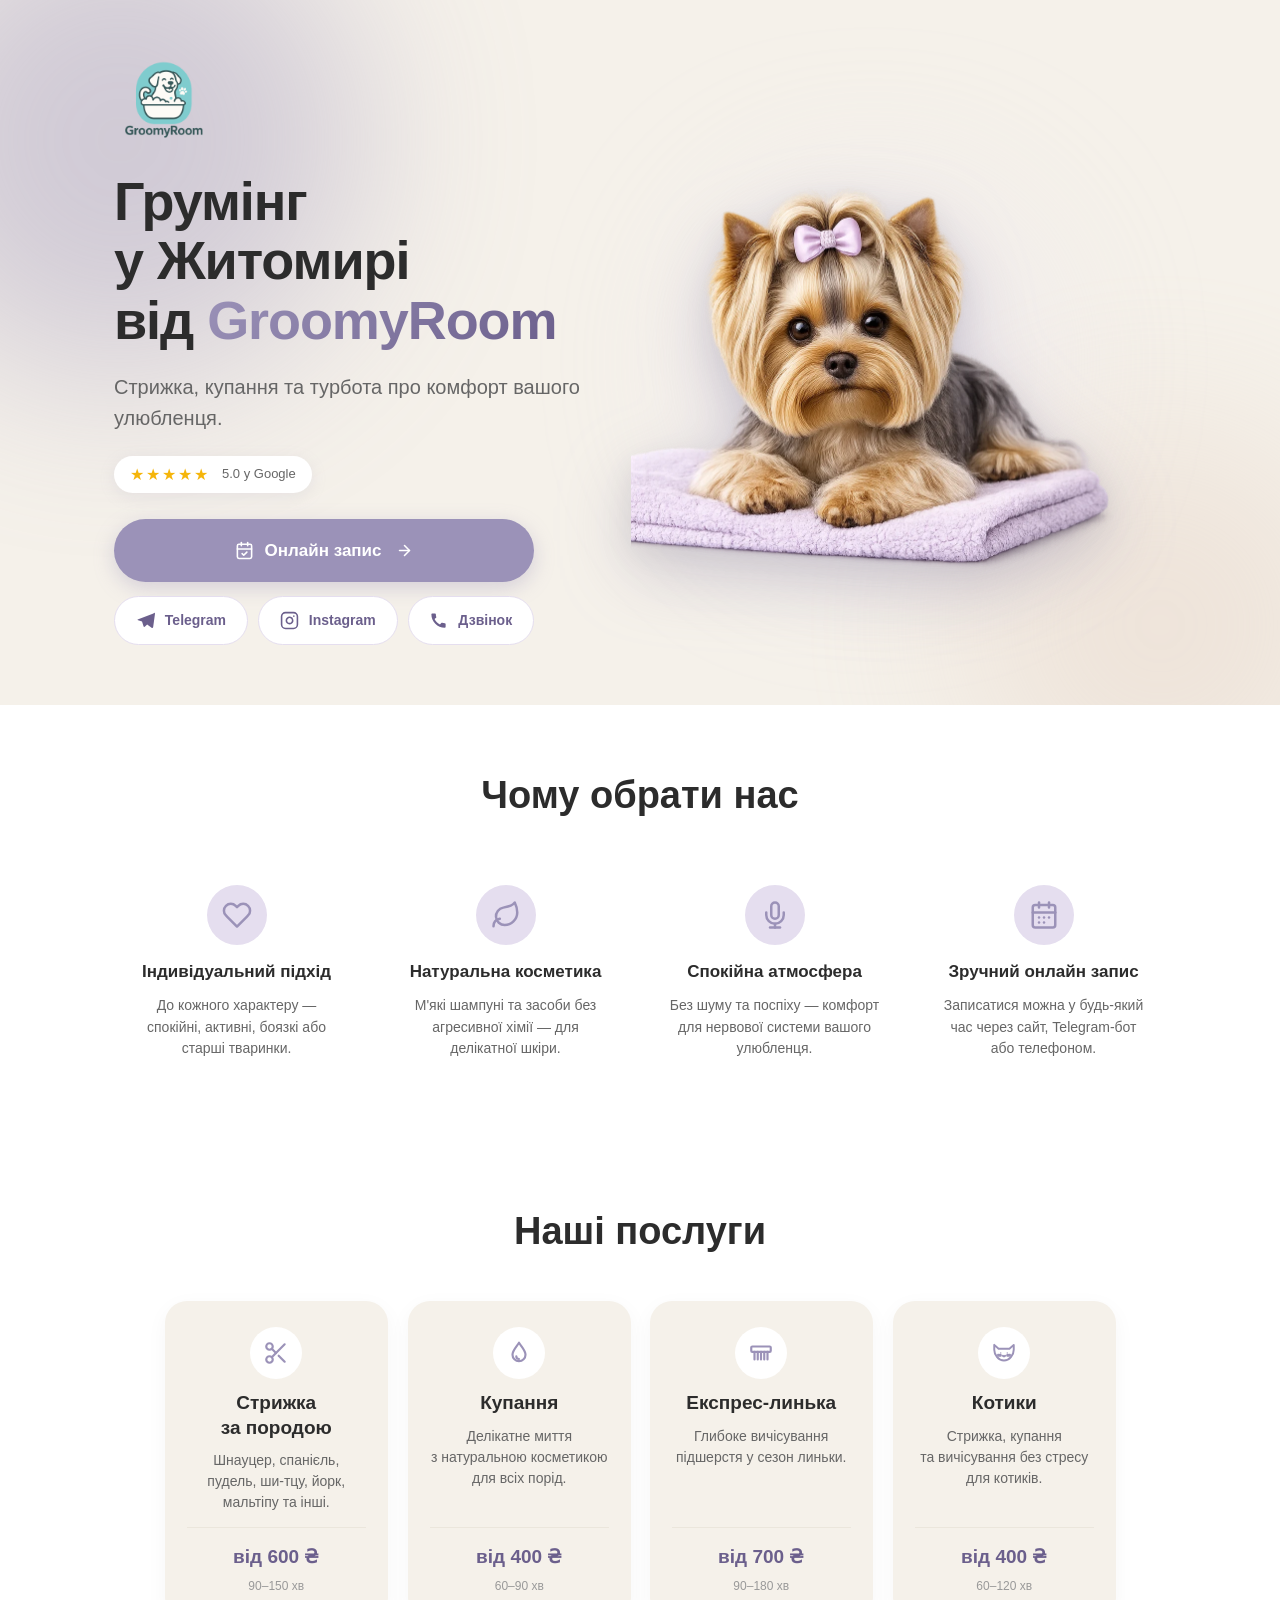
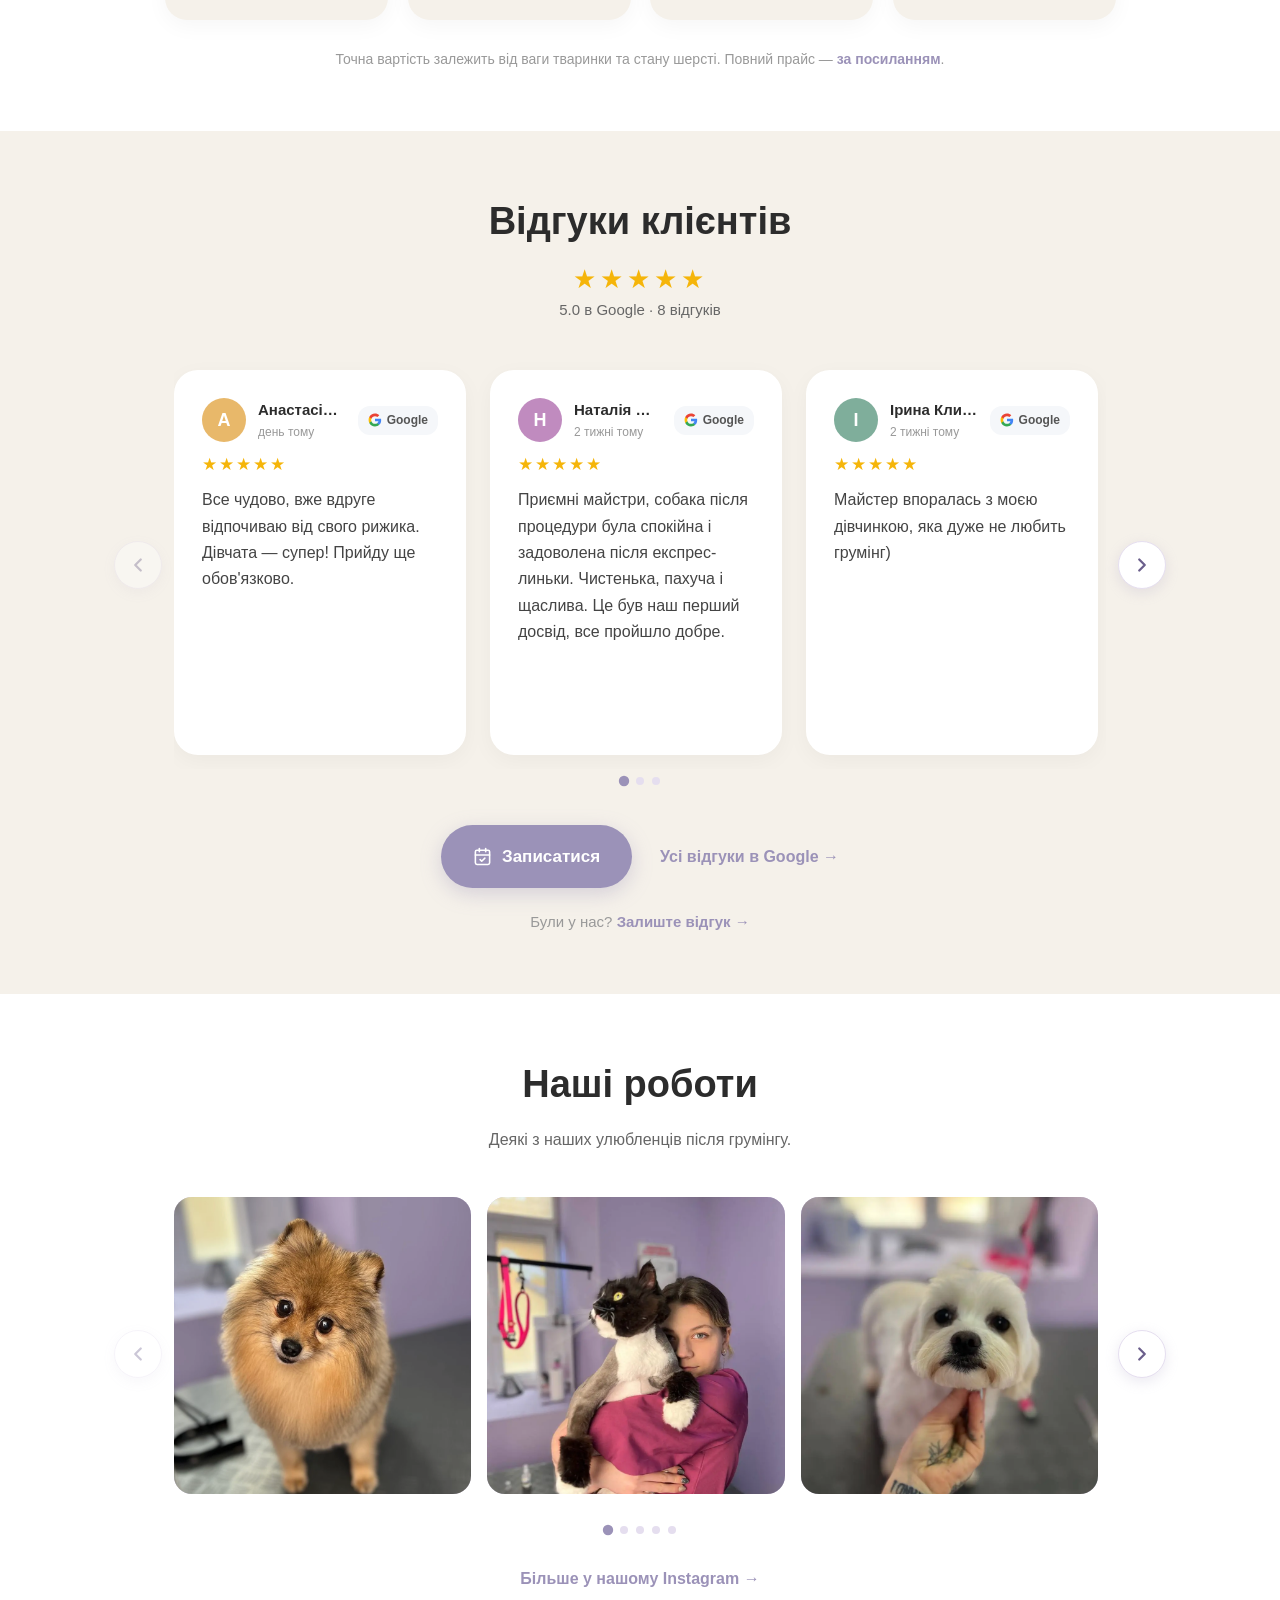
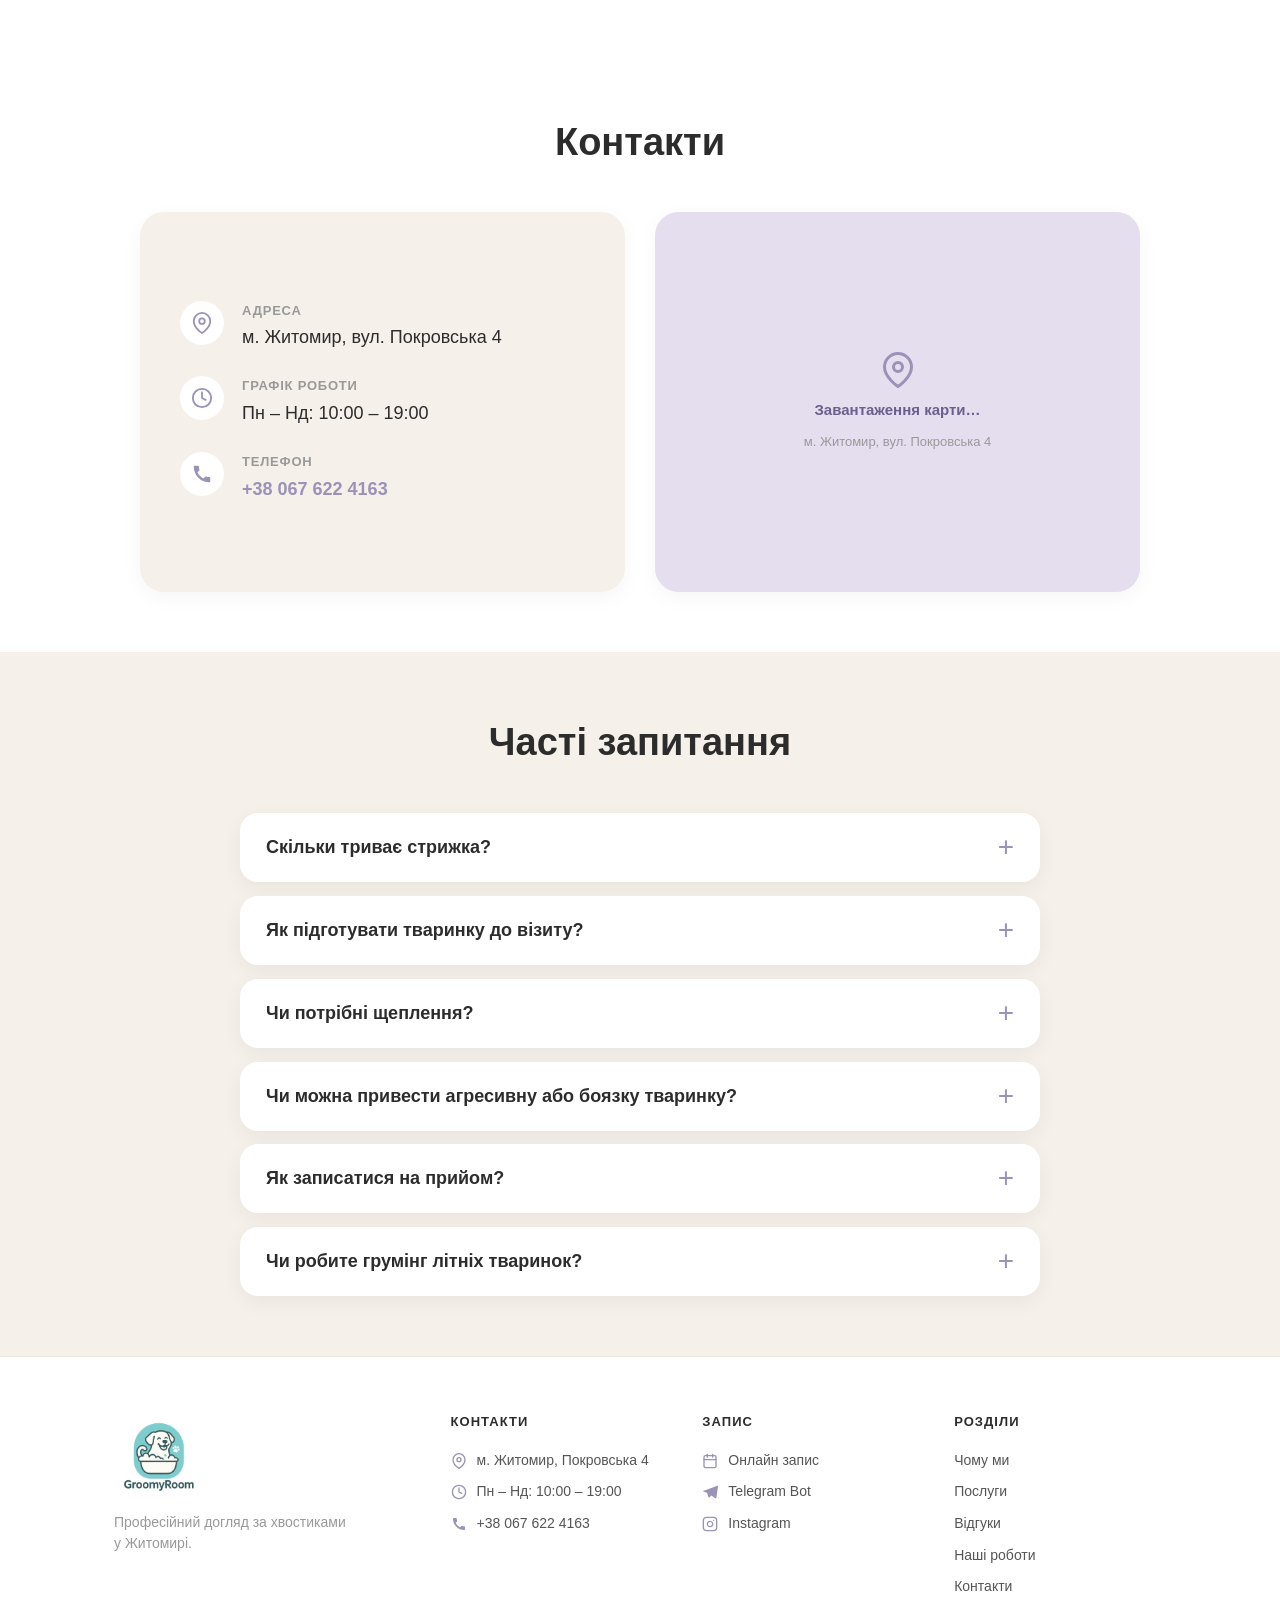
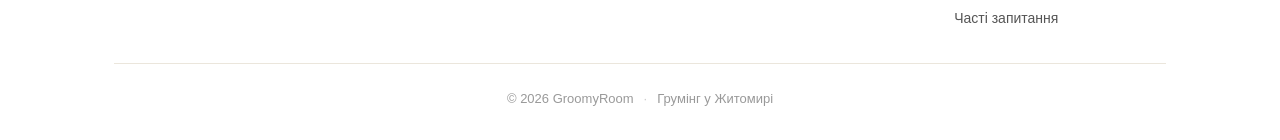
==== commit 9c1719c0: "Update index.html" ====
--- a/index.html
+++ b/index.html
@@ -556,7 +556,7 @@
 <div class="review-stars">★★★★★</div>
 
 <p class="review-text">
-Вітаю. Думала, що ж написати, але в мене стільки емоцій від сервісу, що аж дух перехоплює. Наш Баді породи англійський кокер-спанієль і дуже не любить стригтися, я сама намагалась підстригти, але дійшли до того, що я вже не справлялась. Багато ковтунів, жахливий стан шерсті, був дуже негарний. Я довго шукала професіоналів, щоб зробити з нашого кошмарчика красунчика. То нам відмовляли, бо не підстрижуть, то майстри знаходили відмовки. І от я набираю номер у відчаї — і по ту сторону така жадана відповідь: так, все зробимо, везіть. Я щаслива, що нарешті з'явилася наша людина з GroomyRoom, яка зробить красунчика з нашого кошмарчика. Так і сталось — підстригли, покупали, повний сервіс. Дякую за турботу про нашого члена сім'ї, дякую за красунчика Баді, дякую за неймовірний сервіс і підхід до 4-лапих клієнтів і до їх власників.
+Вітаю. Думала, що ж написати, але в мене стільки емоцій від сервісу, що аж дух перехоплює. Наш Баді породи англійський кокер-спанієль і дуже не любить стригтися, я сама намагалась ...
 </p>
 
 </div>
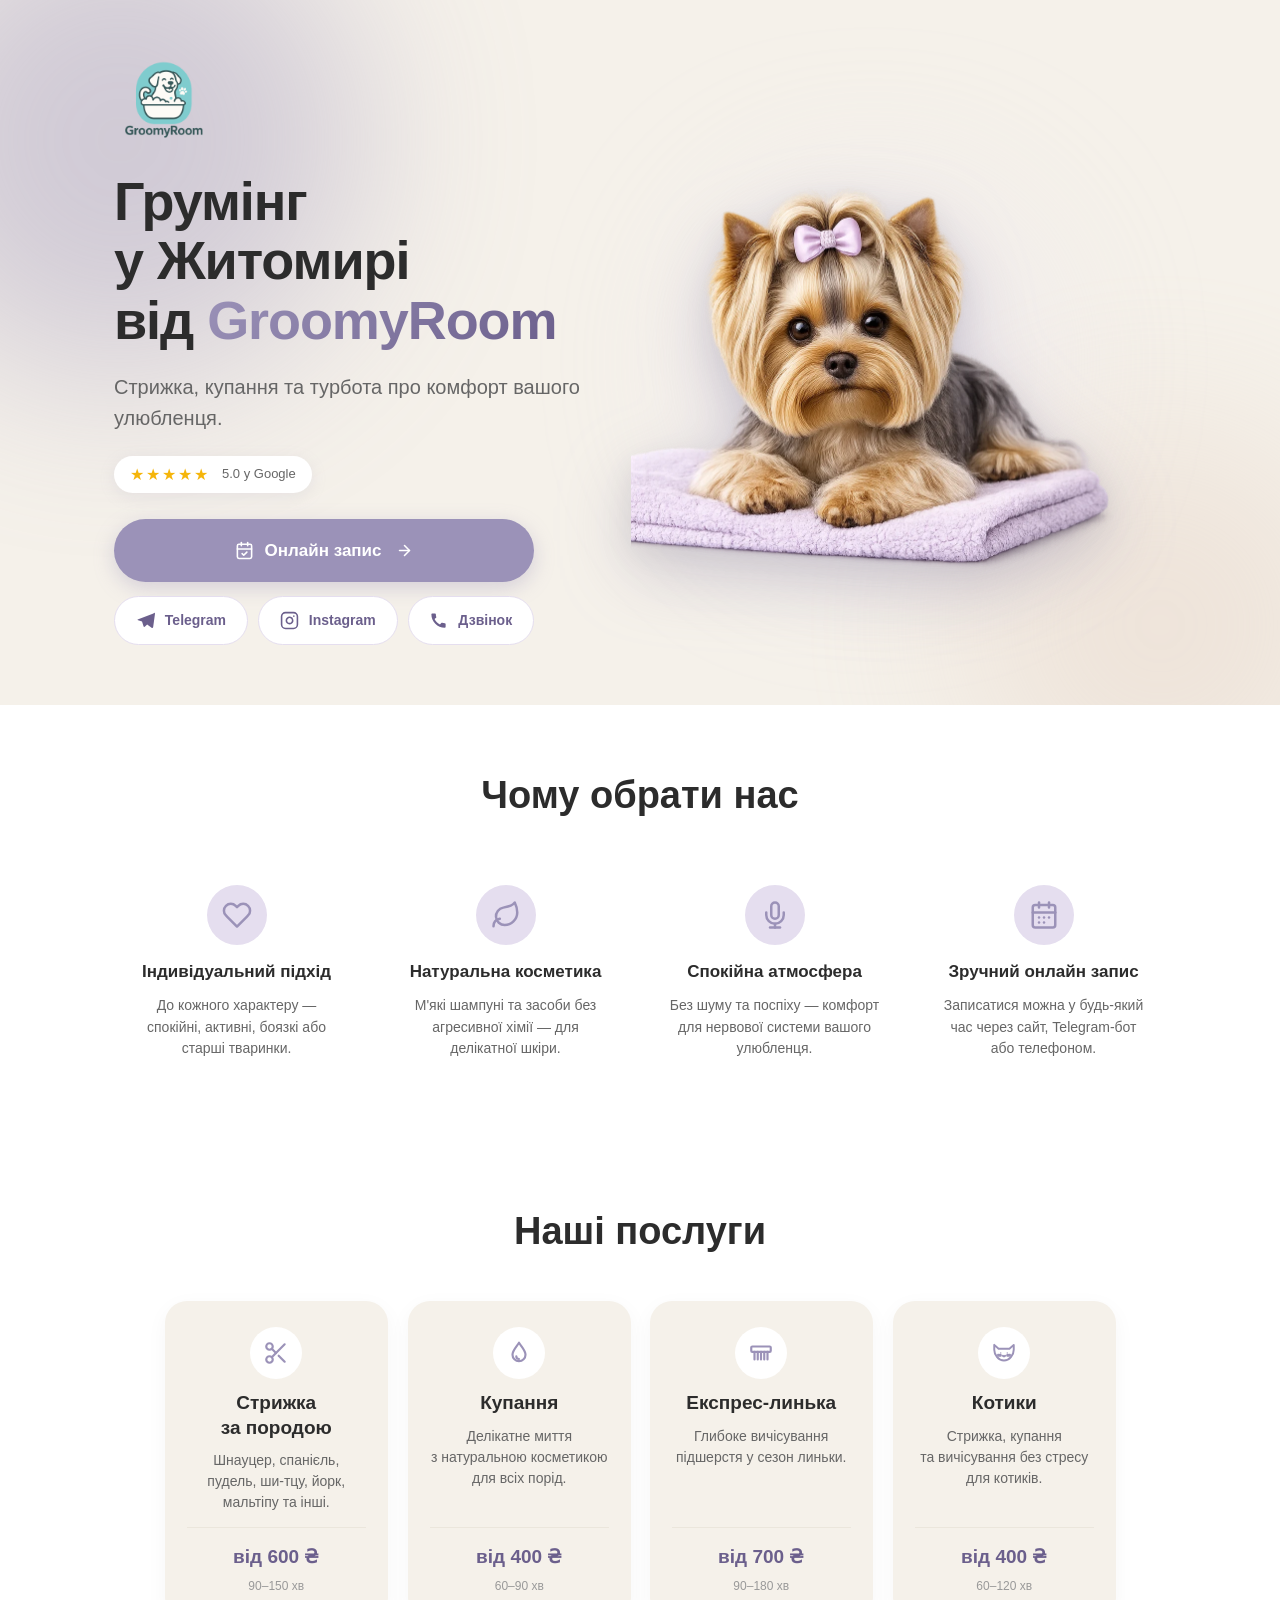
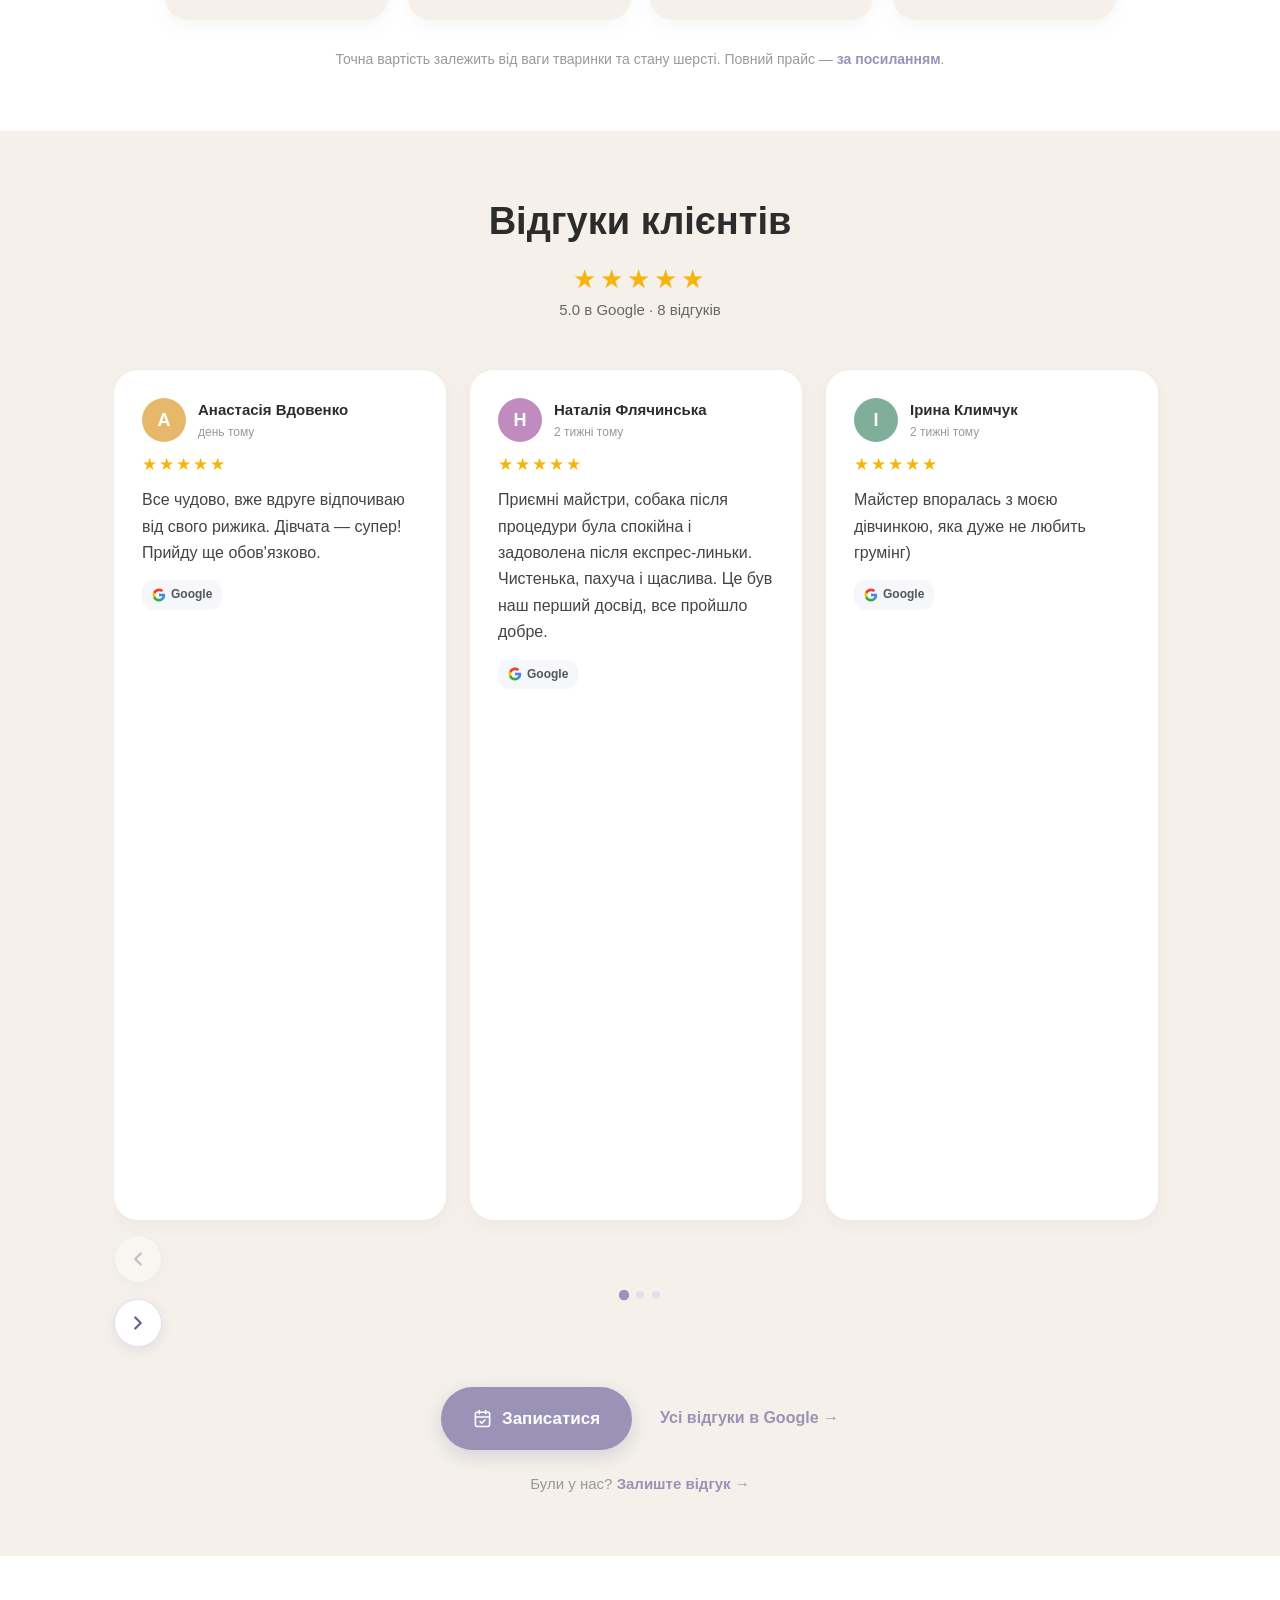
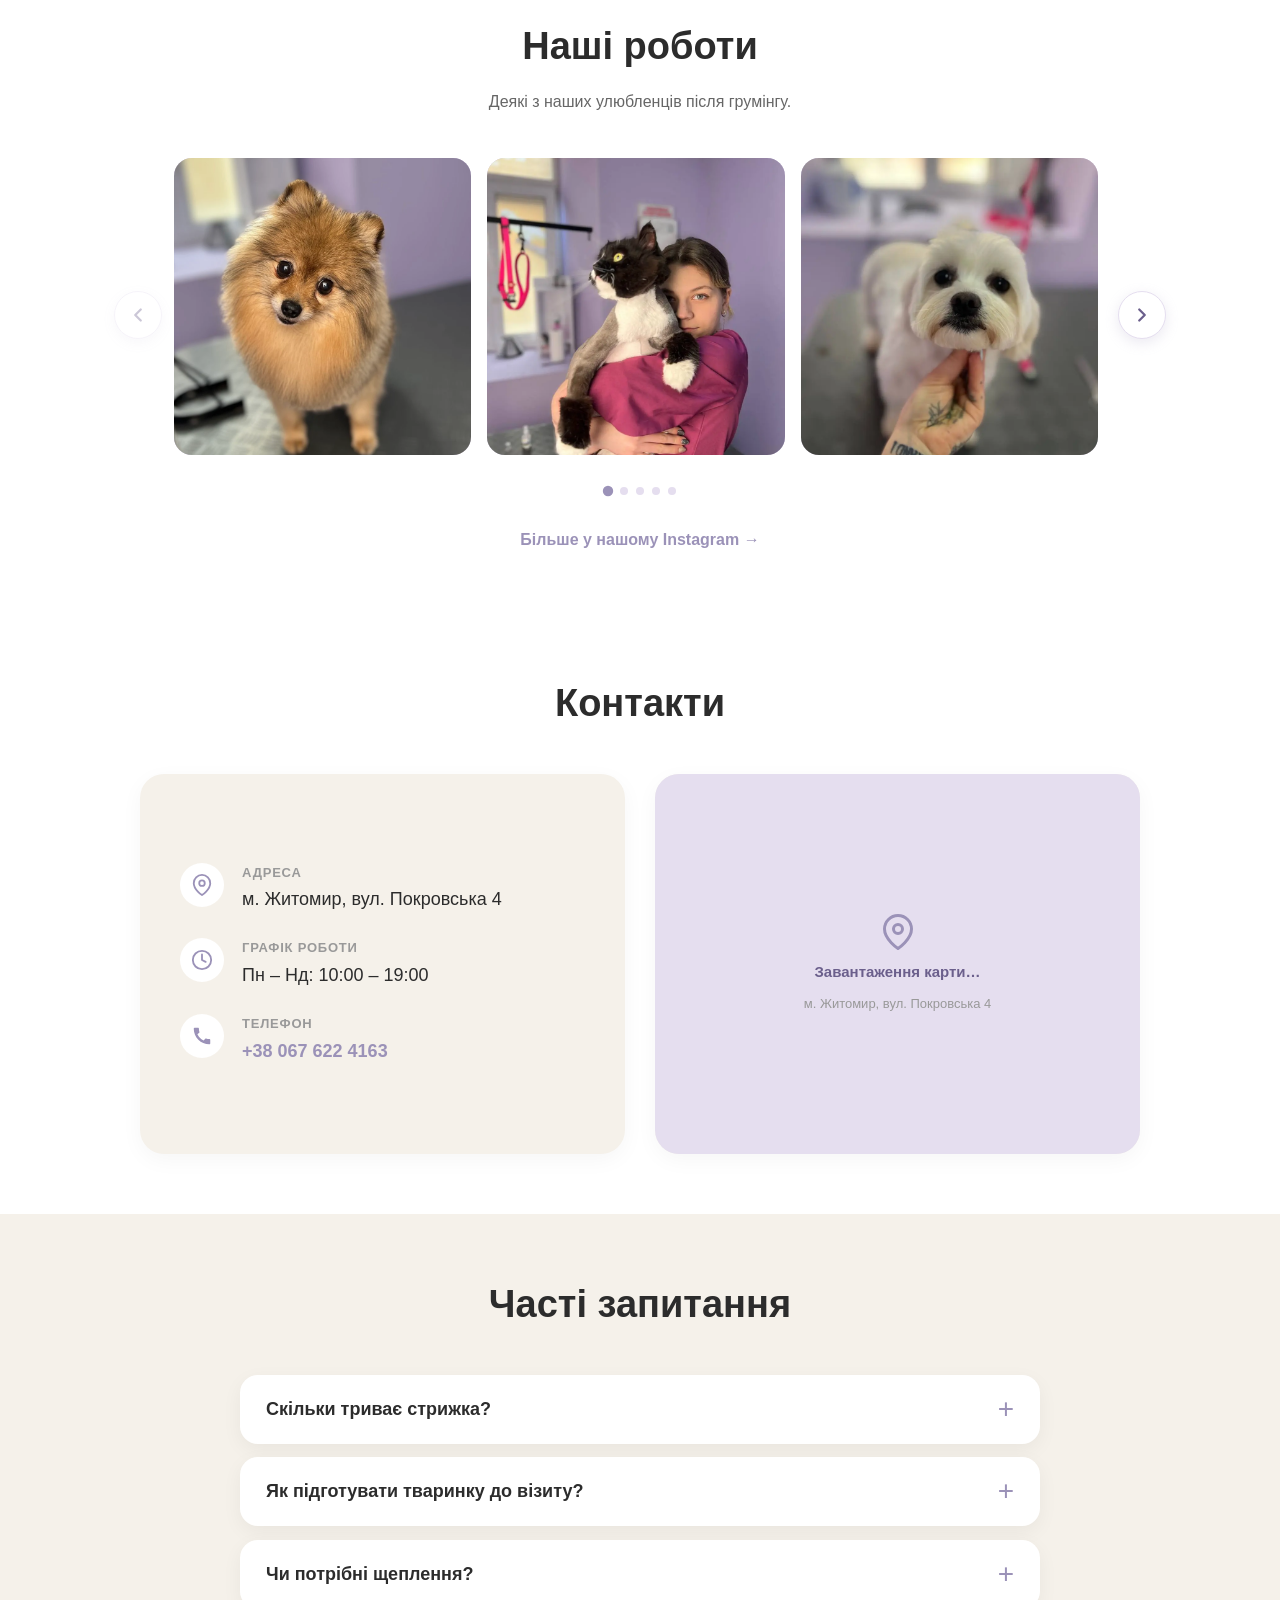
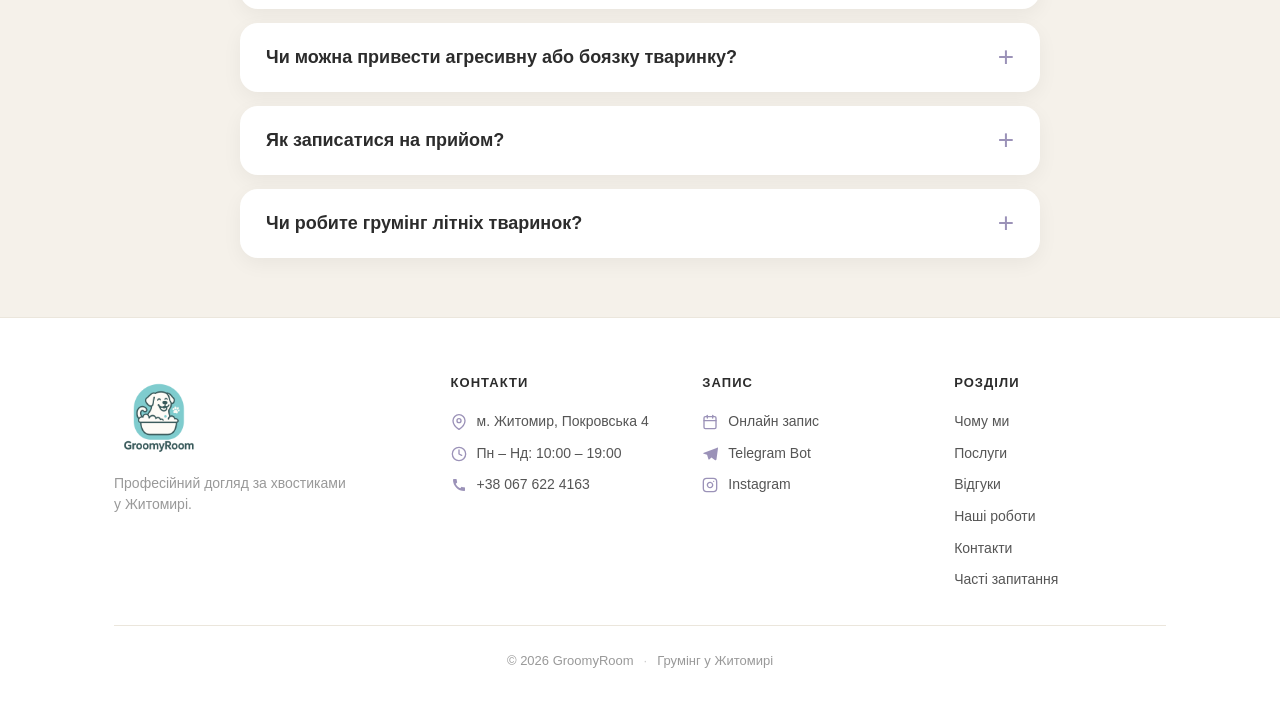
==== commit 6b09b0a4: "Update index.html" ====
--- a/index.html
+++ b/index.html
@@ -445,12 +445,6 @@
 
 <div class="reviews-carousel" data-animate>
 
-<button class="gallery-nav reviews-prev" id="reviewsPrev" aria-label="Попередні відгуки">
-<svg viewBox="0 0 24 24" fill="none" stroke="currentColor" stroke-width="2.5" stroke-linecap="round" stroke-linejoin="round" aria-hidden="true">
-<polyline points="15 18 9 12 15 6"/>
-</svg>
-</button>
-
 <div class="reviews-track" id="reviewsTrack">
 
 <div class="review-card reviews-item">
@@ -461,6 +455,15 @@
 <span class="review-name">Анастасія Вдовенко</span>
 <span class="review-meta">день тому</span>
 </div>
+</div>
+
+<div class="review-stars">★★★★★</div>
+
+<p class="review-text">
+Все чудово, вже вдруге відпочиваю від свого рижика. Дівчата — супер! Прийду ще обов'язково.
+</p>
+
+<div class="review-footer">
 <span class="review-google-tag">
 <svg class="review-google-icon" viewBox="0 0 24 24" aria-hidden="true">
 <path fill="#4285F4" d="M22.56 12.25c0-.78-.07-1.53-.2-2.25H12v4.26h5.92c-.26 1.37-1.04 2.53-2.21 3.31v2.77h3.57c2.08-1.92 3.28-4.74 3.28-8.09z"/>
@@ -472,12 +475,6 @@
 </span>
 </div>
 
-<div class="review-stars">★★★★★</div>
-
-<p class="review-text">
-Все чудово, вже вдруге відпочиваю від свого рижика. Дівчата — супер! Прийду ще обов'язково.
-</p>
-
 </div>
 
 <div class="review-card reviews-item">
@@ -488,6 +485,15 @@
 <span class="review-name">Наталія Флячинська</span>
 <span class="review-meta">2 тижні тому</span>
 </div>
+</div>
+
+<div class="review-stars">★★★★★</div>
+
+<p class="review-text">
+Приємні майстри, собака після процедури була спокійна і задоволена після експрес-линьки. Чистенька, пахуча і щаслива. Це був наш перший досвід, все пройшло добре.
+</p>
+
+<div class="review-footer">
 <span class="review-google-tag">
 <svg class="review-google-icon" viewBox="0 0 24 24" aria-hidden="true">
 <path fill="#4285F4" d="M22.56 12.25c0-.78-.07-1.53-.2-2.25H12v4.26h5.92c-.26 1.37-1.04 2.53-2.21 3.31v2.77h3.57c2.08-1.92 3.28-4.74 3.28-8.09z"/>
@@ -499,12 +505,6 @@
 </span>
 </div>
 
-<div class="review-stars">★★★★★</div>
-
-<p class="review-text">
-Приємні майстри, собака після процедури була спокійна і задоволена після експрес-линьки. Чистенька, пахуча і щаслива. Це був наш перший досвід, все пройшло добре.
-</p>
-
 </div>
 
 <div class="review-card reviews-item">
@@ -515,6 +515,15 @@
 <span class="review-name">Ірина Климчук</span>
 <span class="review-meta">2 тижні тому</span>
 </div>
+</div>
+
+<div class="review-stars">★★★★★</div>
+
+<p class="review-text">
+Майстер впоралась з моєю дівчинкою, яка дуже не любить грумінг)
+</p>
+
+<div class="review-footer">
 <span class="review-google-tag">
 <svg class="review-google-icon" viewBox="0 0 24 24" aria-hidden="true">
 <path fill="#4285F4" d="M22.56 12.25c0-.78-.07-1.53-.2-2.25H12v4.26h5.92c-.26 1.37-1.04 2.53-2.21 3.31v2.77h3.57c2.08-1.92 3.28-4.74 3.28-8.09z"/>
@@ -526,12 +535,6 @@
 </span>
 </div>
 
-<div class="review-stars">★★★★★</div>
-
-<p class="review-text">
-Майстер впоралась з моєю дівчинкою, яка дуже не любить грумінг)
-</p>
-
 </div>
 
 <div class="review-card reviews-item">
@@ -542,6 +545,15 @@
 <span class="review-name">Liliya Zublenko</span>
 <span class="review-meta">2 тижні тому</span>
 </div>
+</div>
+
+<div class="review-stars">★★★★★</div>
+
+<p class="review-text">
+Вітаю. Думала, що ж написати, але в мене стільки емоцій від сервісу, що аж дух перехоплює. Наш Баді породи англійський кокер-спанієль і дуже не любить стригтися, я сама намагалась підстригти, але дійшли до того, що я вже не справлялась. Багато ковтунів, жахливий стан шерсті, був дуже негарний. Я довго шукала професіоналів, щоб зробити з нашого кошмарчика красунчика. То нам відмовляли, бо не підстрижуть, то майстри знаходили відмовки. І от я набираю номер у відчаї — і по ту сторону така жадана відповідь: так, все зробимо, везіть. Я щаслива, що нарешті з'явилася наша людина з GroomyRoom, яка зробить красунчика з нашого кошмарчика. Так і сталось — підстригли, покупали, повний сервіс. Дякую за турботу про нашого члена сім'ї, дякую за красунчика Баді, дякую за неймовірний сервіс і підхід до 4-лапих клієнтів і до їх власників.
+</p>
+
+<div class="review-footer">
 <span class="review-google-tag">
 <svg class="review-google-icon" viewBox="0 0 24 24" aria-hidden="true">
 <path fill="#4285F4" d="M22.56 12.25c0-.78-.07-1.53-.2-2.25H12v4.26h5.92c-.26 1.37-1.04 2.53-2.21 3.31v2.77h3.57c2.08-1.92 3.28-4.74 3.28-8.09z"/>
@@ -553,12 +565,6 @@
 </span>
 </div>
 
-<div class="review-stars">★★★★★</div>
-
-<p class="review-text">
-Вітаю. Думала, що ж написати, але в мене стільки емоцій від сервісу, що аж дух перехоплює. Наш Баді породи англійський кокер-спанієль і дуже не любить стригтися, я сама намагалась ...
-</p>
-
 </div>
 
 <div class="review-card reviews-item">
@@ -569,6 +575,15 @@
 <span class="review-name">Дар'я Бура</span>
 <span class="review-meta">2 тижні тому</span>
 </div>
+</div>
+
+<div class="review-stars">★★★★★</div>
+
+<p class="review-text">
+Ходили на екстра-линьку з джек-расселом. Все супер, зручна локація, якісно проведена процедура. Рекомендую!
+</p>
+
+<div class="review-footer">
 <span class="review-google-tag">
 <svg class="review-google-icon" viewBox="0 0 24 24" aria-hidden="true">
 <path fill="#4285F4" d="M22.56 12.25c0-.78-.07-1.53-.2-2.25H12v4.26h5.92c-.26 1.37-1.04 2.53-2.21 3.31v2.77h3.57c2.08-1.92 3.28-4.74 3.28-8.09z"/>
@@ -580,12 +595,6 @@
 </span>
 </div>
 
-<div class="review-stars">★★★★★</div>
-
-<p class="review-text">
-Ходили на екстра-линьку з джек-расселом. Все супер, зручна локація, якісно проведена процедура. Рекомендую!
-</p>
-
 </div>
 
 <div class="review-card reviews-item">
@@ -596,6 +605,15 @@
 <span class="review-name">Anna Kolesnyk</span>
 <span class="review-meta">2 тижні тому</span>
 </div>
+</div>
+
+<div class="review-stars">★★★★★</div>
+
+<p class="review-text">
+Наш Арчі — той ще клієнт: боїться, крутиться, нервує і може вкусити від страху. Але дівчата знайшли до нього підхід і впоралися на всі 100%. Дуже вдячна за терпіння, турботу та професіоналізм. Результат чудовий!
+</p>
+
+<div class="review-footer">
 <span class="review-google-tag">
 <svg class="review-google-icon" viewBox="0 0 24 24" aria-hidden="true">
 <path fill="#4285F4" d="M22.56 12.25c0-.78-.07-1.53-.2-2.25H12v4.26h5.92c-.26 1.37-1.04 2.53-2.21 3.31v2.77h3.57c2.08-1.92 3.28-4.74 3.28-8.09z"/>
@@ -607,12 +625,6 @@
 </span>
 </div>
 
-<div class="review-stars">★★★★★</div>
-
-<p class="review-text">
-Наш Арчі — той ще клієнт: боїться, крутиться, нервує і може вкусити від страху. Але дівчата знайшли до нього підхід і впоралися на всі 100%. Дуже вдячна за терпіння, турботу та професіоналізм. Результат чудовий!
-</p>
-
 </div>
 
 <div class="review-card reviews-item">
@@ -623,6 +635,15 @@
 <span class="review-name">Євген Лущиков</span>
 <span class="review-meta">2 тижні тому</span>
 </div>
+</div>
+
+<div class="review-stars">★★★★★</div>
+
+<p class="review-text">
+Суперкруто все! Рекомендую і ще обов'язково повернусь. Професійний підхід і виконання.
+</p>
+
+<div class="review-footer">
 <span class="review-google-tag">
 <svg class="review-google-icon" viewBox="0 0 24 24" aria-hidden="true">
 <path fill="#4285F4" d="M22.56 12.25c0-.78-.07-1.53-.2-2.25H12v4.26h5.92c-.26 1.37-1.04 2.53-2.21 3.31v2.77h3.57c2.08-1.92 3.28-4.74 3.28-8.09z"/>
@@ -634,12 +655,6 @@
 </span>
 </div>
 
-<div class="review-stars">★★★★★</div>
-
-<p class="review-text">
-Суперкруто все! Рекомендую і ще обов'язково повернусь. Професійний підхід і виконання.
-</p>
-
 </div>
 
 <div class="review-card reviews-item">
@@ -650,6 +665,15 @@
 <span class="review-name">Guberniukk Incoin</span>
 <span class="review-meta">3 тижні тому</span>
 </div>
+</div>
+
+<div class="review-stars">★★★★★</div>
+
+<p class="review-text">
+Дуже задоволені візитом до грумінг-салону! Дівчата — справжні професіонали своєї справи: постригли нашу кішечку швидко, акуратно та максимально делікатно, без жодного дискомфорту для неї. Все пройшло спокійно, якісно і на високому рівні.
+</p>
+
+<div class="review-footer">
 <span class="review-google-tag">
 <svg class="review-google-icon" viewBox="0 0 24 24" aria-hidden="true">
 <path fill="#4285F4" d="M22.56 12.25c0-.78-.07-1.53-.2-2.25H12v4.26h5.92c-.26 1.37-1.04 2.53-2.21 3.31v2.77h3.57c2.08-1.92 3.28-4.74 3.28-8.09z"/>
@@ -661,25 +685,25 @@
 </span>
 </div>
 
-<div class="review-stars">★★★★★</div>
-
-<p class="review-text">
-Дуже задоволені візитом до грумінг-салону! Дівчата — справжні професіонали своєї справи: постригли нашу кішечку швидко, акуратно та максимально делікатно, без жодного дискомфорту для неї. Все пройшло спокійно, якісно і на високому рівні.
-</p>
-
-</div>
-
-</div>
-
+</div>
+
+</div>
+
+</div>
+
+<div class="reviews-controls">
+<button class="gallery-nav reviews-prev" id="reviewsPrev" aria-label="Попередні відгуки">
+<svg viewBox="0 0 24 24" fill="none" stroke="currentColor" stroke-width="2.5" stroke-linecap="round" stroke-linejoin="round" aria-hidden="true">
+<polyline points="15 18 9 12 15 6"/>
+</svg>
+</button>
+<div class="gallery-dots reviews-dots" id="reviewsDots"></div>
 <button class="gallery-nav reviews-next" id="reviewsNext" aria-label="Наступні відгуки">
 <svg viewBox="0 0 24 24" fill="none" stroke="currentColor" stroke-width="2.5" stroke-linecap="round" stroke-linejoin="round" aria-hidden="true">
 <polyline points="9 18 15 12 9 6"/>
 </svg>
 </button>
-
-</div>
-
-<div class="gallery-dots reviews-dots" id="reviewsDots"></div>
+</div>
 
 
 <div class="reviews-actions">
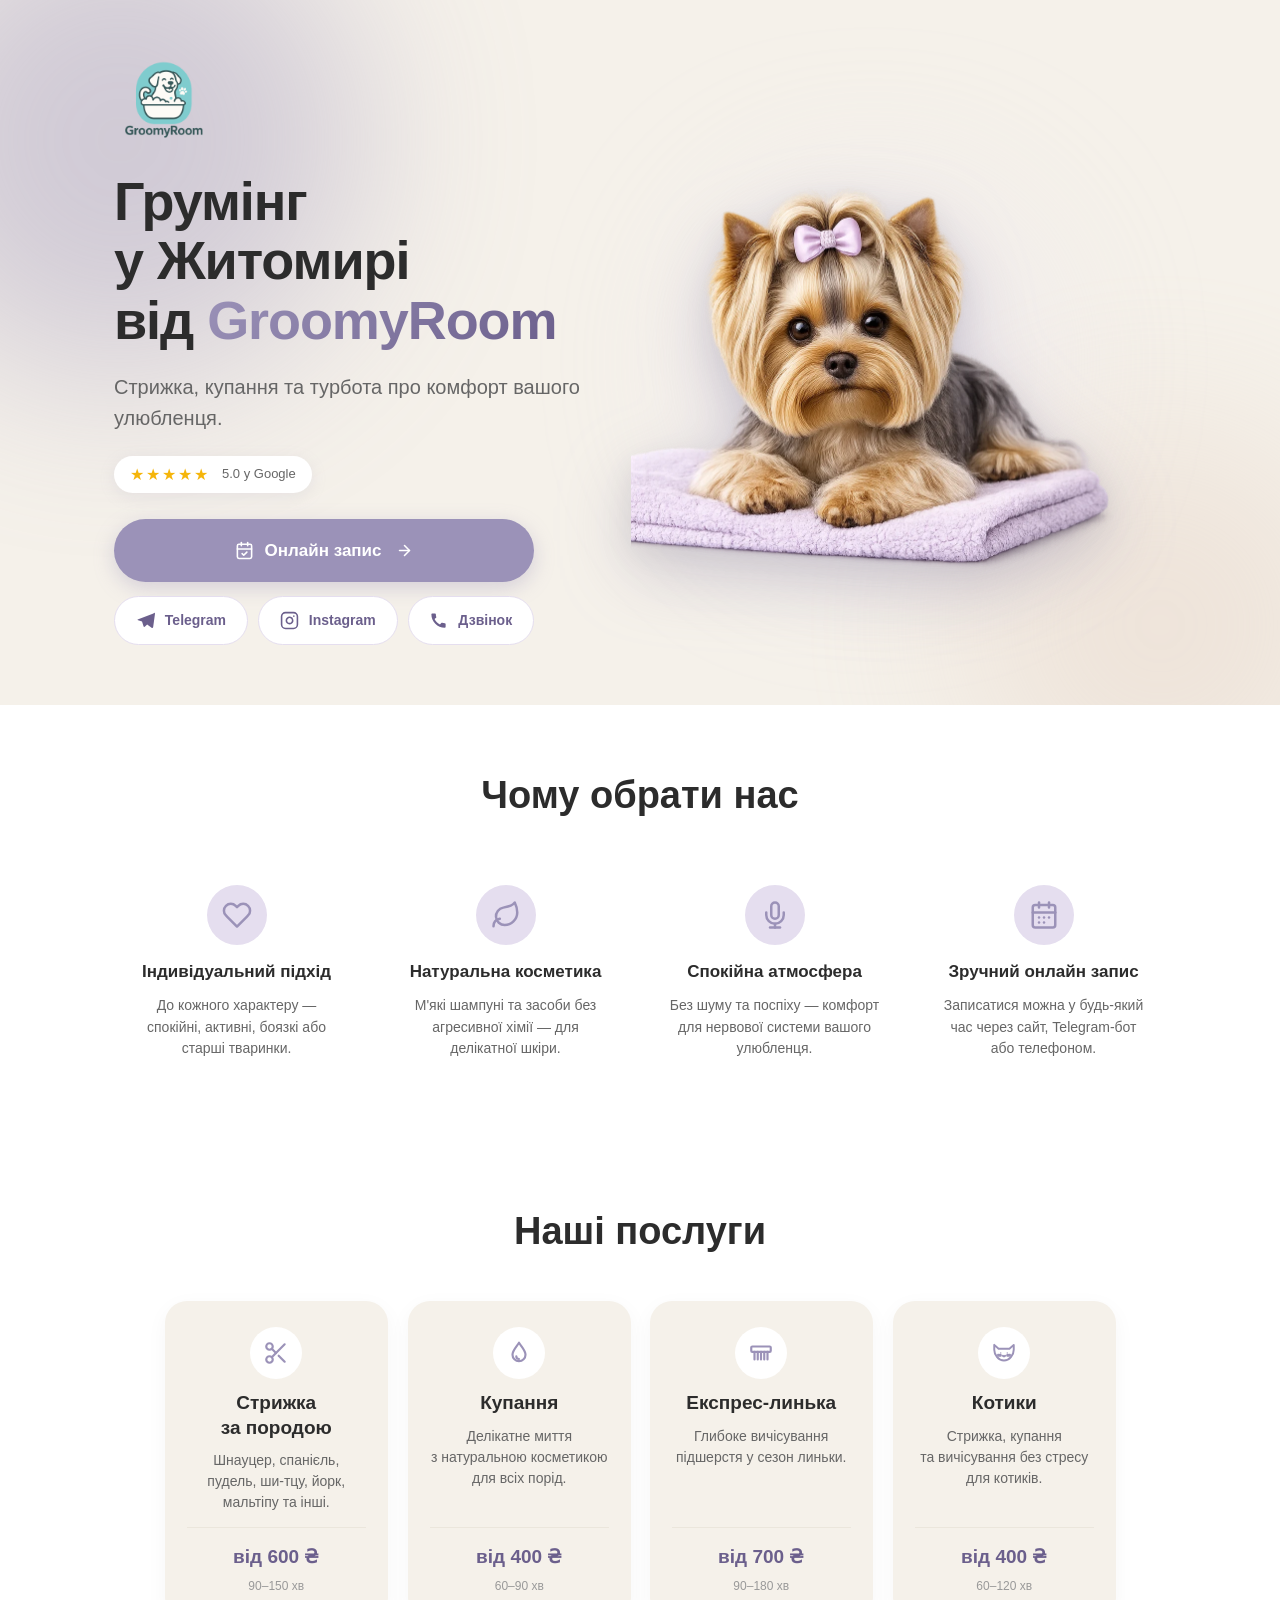
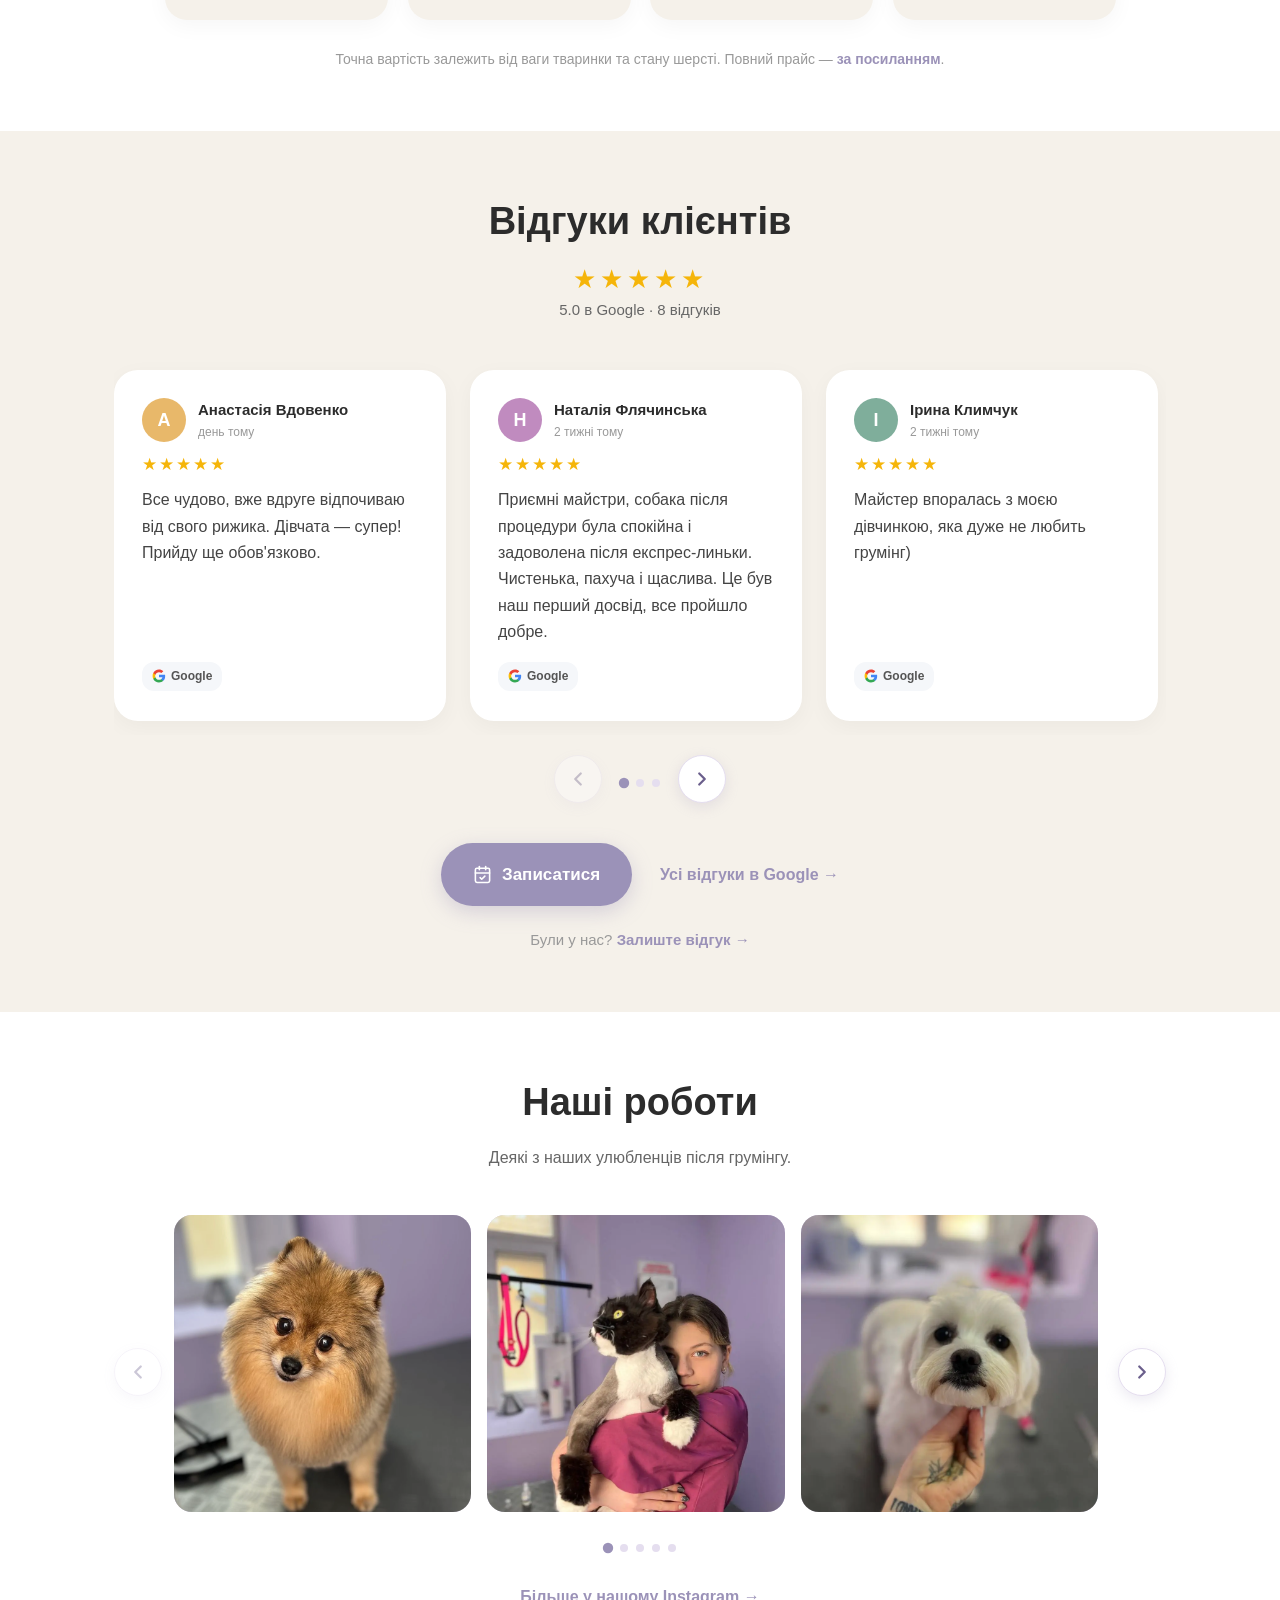
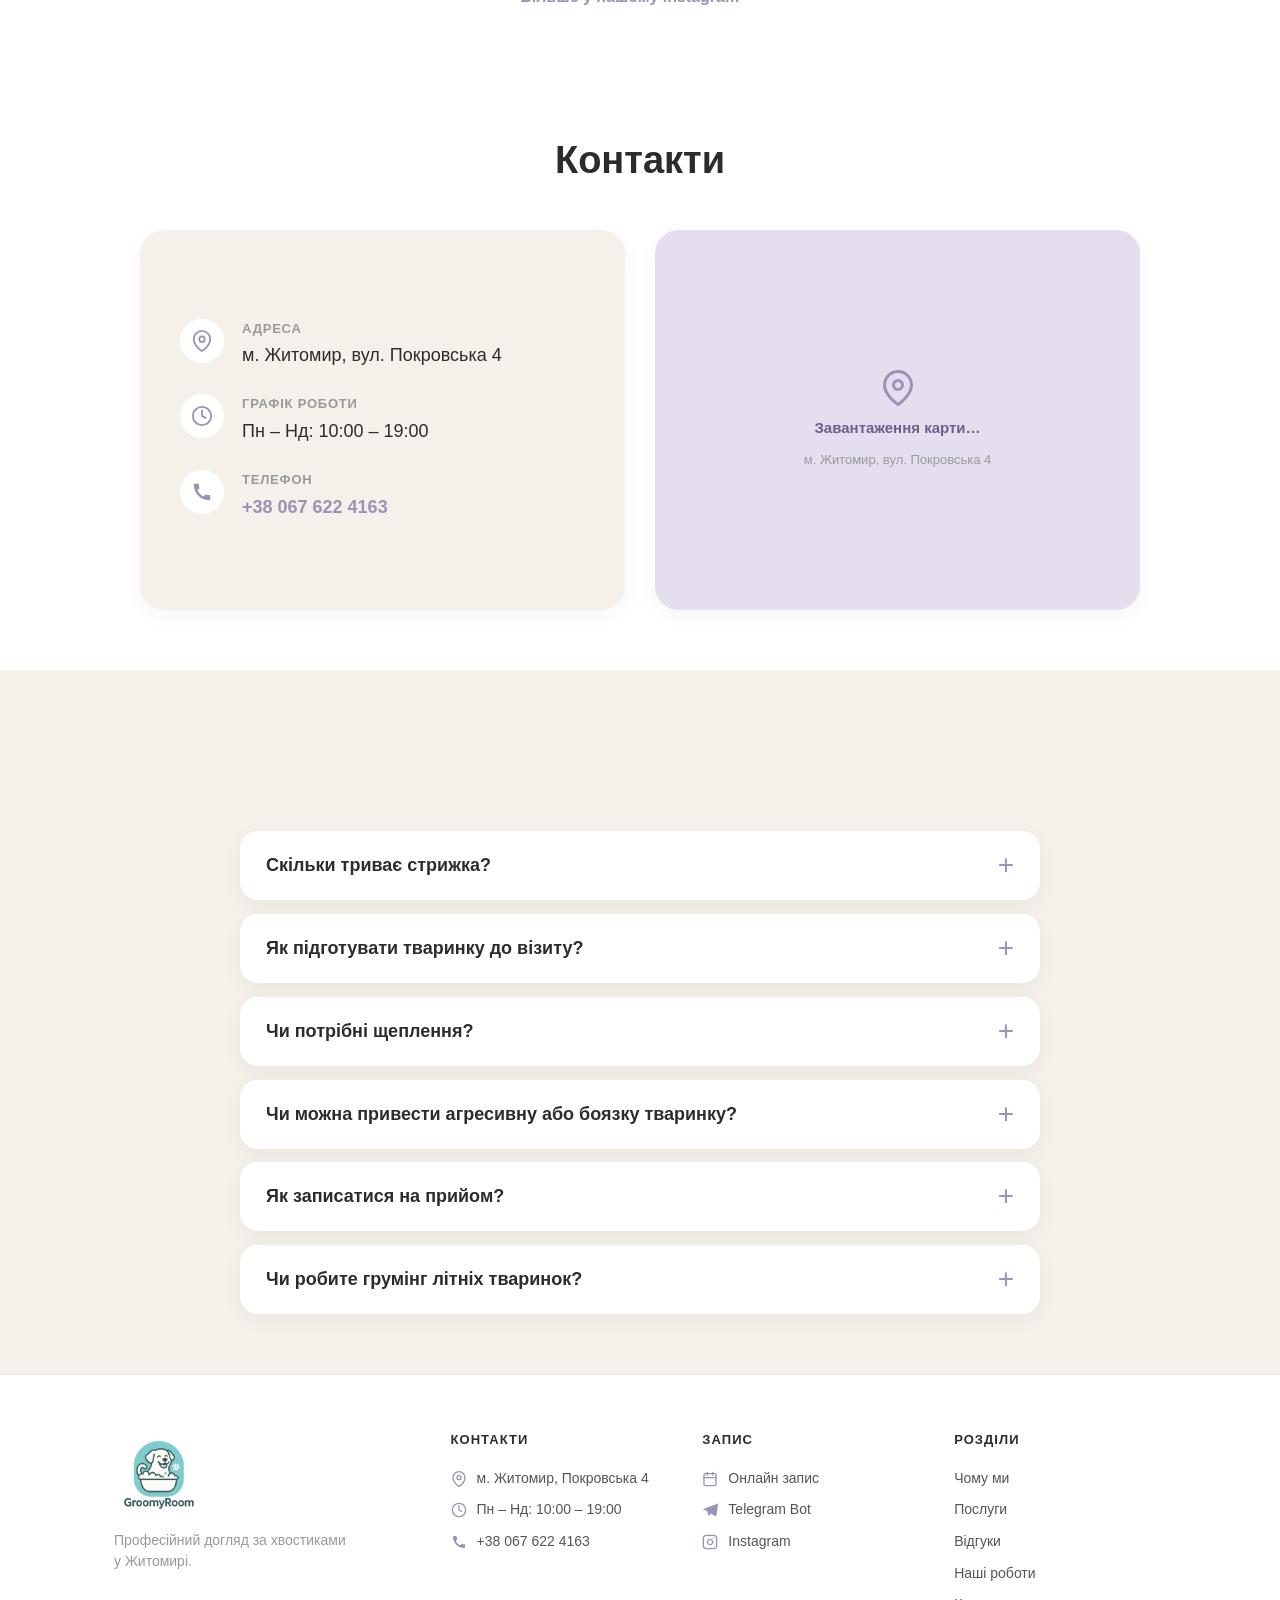
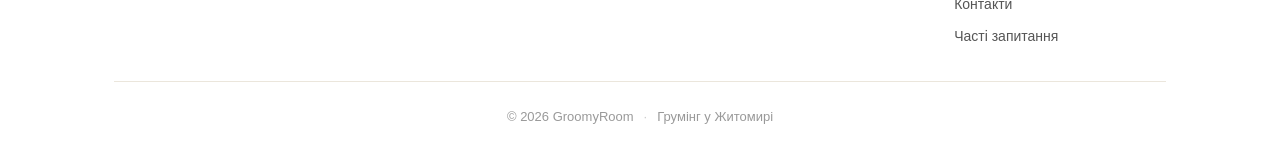
==== commit 74e9eb43: "Update index.html" ====
--- a/index.html
+++ b/index.html
@@ -184,7 +184,7 @@
 <!-- ЛІВА КОЛОНКА: текст -->
 <div class="hero-content">
 
-<img src="img/LOGO.png" alt="GroomyRoom грумінг Житомир логотип" class="hero-logo">
+<img loading="eager" src="img/LOGO.png" alt="GroomyRoom грумінг Житомир логотип" class="hero-logo">
 
 <h1 class="hero-title">
 Грумінг у&nbsp;Житомирі<br>
@@ -253,7 +253,7 @@
 <div class="hero-photo">
 
 <div class="hero-photo-wrap">
-<img src="img/HERO.webp" alt="GroomyRoom — професійний грумінг у Житомирі, йоркширський тер'єр з лавандовим бантиком" class="hero-photo-img">
+<img loading="eager" src="img/HERO.webp" alt="GroomyRoom — професійний грумінг у Житомирі, йоркширський тер'єр з лавандовим бантиком" class="hero-photo-img">
 </div>
 
 </div>
@@ -755,20 +755,20 @@
 
 <div class="gallery-track" id="galleryTrack">
 
-<a class="gallery-item" href="img/FOTO/015.webp" data-lightbox><img data-src="img/FOTO/015.webp" alt="Робота груміру GroomyRoom — фото 15" class="gallery-img"></a>
-<a class="gallery-item" href="img/FOTO/014.webp" data-lightbox><img data-src="img/FOTO/014.webp" alt="Робота груміру GroomyRoom — фото 14" class="gallery-img"></a>
-<a class="gallery-item" href="img/FOTO/013.webp" data-lightbox><img data-src="img/FOTO/013.webp" alt="Робота груміру GroomyRoom — фото 13" class="gallery-img"></a>
-<a class="gallery-item" href="img/FOTO/012.webp" data-lightbox><img data-src="img/FOTO/012.webp" alt="Робота груміру GroomyRoom — фото 12" class="gallery-img"></a>
-<a class="gallery-item" href="img/FOTO/011.webp" data-lightbox><img data-src="img/FOTO/011.webp" alt="Робота груміру GroomyRoom — фото 11" class="gallery-img"></a>
-<a class="gallery-item" href="img/FOTO/010.webp" data-lightbox><img data-src="img/FOTO/010.webp" alt="Робота груміру GroomyRoom — фото 10" class="gallery-img"></a>
-<a class="gallery-item" href="img/FOTO/009.webp" data-lightbox><img data-src="img/FOTO/009.webp" alt="Робота груміру GroomyRoom — фото 9" class="gallery-img"></a>
-<a class="gallery-item" href="img/FOTO/008.webp" data-lightbox><img data-src="img/FOTO/008.webp" alt="Робота груміру GroomyRoom — фото 8" class="gallery-img"></a>
-<a class="gallery-item" href="img/FOTO/007.webp" data-lightbox><img data-src="img/FOTO/007.webp" alt="Робота груміру GroomyRoom — фото 7" class="gallery-img"></a>
-<a class="gallery-item" href="img/FOTO/006.webp" data-lightbox><img data-src="img/FOTO/006.webp" alt="Робота груміру GroomyRoom — фото 6" class="gallery-img"></a>
-<a class="gallery-item" href="img/FOTO/005.webp" data-lightbox><img data-src="img/FOTO/005.webp" alt="Робота груміру GroomyRoom — фото 5" class="gallery-img"></a>
-<a class="gallery-item" href="img/FOTO/004.webp" data-lightbox><img data-src="img/FOTO/004.webp" alt="Робота груміру GroomyRoom — фото 4" class="gallery-img"></a>
-<a class="gallery-item" href="img/FOTO/003.webp" data-lightbox><img data-src="img/FOTO/003.webp" alt="Робота груміру GroomyRoom — фото 3" class="gallery-img"></a>
-<a class="gallery-item" href="img/FOTO/002.webp" data-lightbox><img data-src="img/FOTO/002.webp" alt="Робота груміру GroomyRoom — фото 2" class="gallery-img"></a>
+<a class="gallery-item" href="img/FOTO/015.webp" data-lightbox><img data-src="img/FOTO/015.webp" alt="Робота груміру GroomyRoom — фото 15" class="gallery-img" loading="eager"></a>
+<a class="gallery-item" href="img/FOTO/014.webp" data-lightbox><img data-src="img/FOTO/014.webp" alt="Робота груміру GroomyRoom — фото 14" class="gallery-img" loading="lazy"></a>
+<a class="gallery-item" href="img/FOTO/013.webp" data-lightbox loading="lazy"><img data-src="img/FOTO/013.webp" alt="Робота груміру GroomyRoom — фото 13" class="gallery-img"></a>
+<a class="gallery-item" href="img/FOTO/012.webp" data-lightbox loading="lazy"><img data-src="img/FOTO/012.webp" alt="Робота груміру GroomyRoom — фото 12" class="gallery-img"></a>
+<a class="gallery-item" href="img/FOTO/011.webp" data-lightbox loading="lazy"><img data-src="img/FOTO/011.webp" alt="Робота груміру GroomyRoom — фото 11" class="gallery-img"></a>
+<a class="gallery-item" href="img/FOTO/010.webp" data-lightbox loading="lazy"><img data-src="img/FOTO/010.webp" alt="Робота груміру GroomyRoom — фото 10" class="gallery-img" loading="lazy"></a>
+<a class="gallery-item" href="img/FOTO/009.webp" data-lightbox><img data-src="img/FOTO/009.webp" alt="Робота груміру GroomyRoom — фото 9" class="gallery-img" loading="lazy"></a>
+<a class="gallery-item" href="img/FOTO/008.webp" data-lightbox><img data-src="img/FOTO/008.webp" alt="Робота груміру GroomyRoom — фото 8" class="gallery-img" loading="lazy"></a>
+<a class="gallery-item" href="img/FOTO/007.webp" data-lightbox><img data-src="img/FOTO/007.webp" alt="Робота груміру GroomyRoom — фото 7" class="gallery-img" loading="lazy"></a>
+<a class="gallery-item" href="img/FOTO/006.webp" data-lightbox><img data-src="img/FOTO/006.webp" alt="Робота груміру GroomyRoom — фото 6" class="gallery-img" loading="lazy"></a>
+<a class="gallery-item" href="img/FOTO/005.webp" data-lightbox><img data-src="img/FOTO/005.webp" alt="Робота груміру GroomyRoom — фото 5" class="gallery-img" loading="lazy"></a>
+<a class="gallery-item" href="img/FOTO/004.webp" data-lightbox loading="lazy"><img data-src="img/FOTO/004.webp" alt="Робота груміру GroomyRoom — фото 4" class="gallery-img"></a>
+<a class="gallery-item" href="img/FOTO/003.webp" data-lightbox loading="lazy"><img data-src="img/FOTO/003.webp" alt="Робота груміру GroomyRoom — фото 3" class="gallery-img"></a>
+<a class="gallery-item" href="img/FOTO/002.webp" data-lightbox loading="lazy"><img data-src="img/FOTO/002.webp" alt="Робота груміру GroomyRoom — фото 2" class="gallery-img"></a>
 <a class="gallery-item" href="img/FOTO/001.webp" data-lightbox><img data-src="img/FOTO/001.webp" alt="Робота груміру GroomyRoom — фото 1" class="gallery-img"></a>
 
 </div>
@@ -923,7 +923,7 @@
 <div class="footer-grid">
 
 <div class="footer-col footer-brand">
-<img src="img/LOGO.png" alt="GroomyRoom" class="footer-logo">
+<img loading="lazy" src="img/LOGO.png" alt="GroomyRoom" class="footer-logo">
 <p class="footer-tagline">Професійний догляд за&nbsp;хвостиками у&nbsp;Житомирі.</p>
 </div>
 
@@ -1011,7 +1011,7 @@
 </button>
 
 
-<script>
+<script defer>
 (function() {
   // Кнопка "Нагору"
   var btn = document.getElementById('backToTop');
--- a/style.css
+++ b/style.css
@@ -642,6 +642,17 @@
   line-height: 1.65;
   position: relative;
   z-index: 1;
+  display: -webkit-box;
+  -webkit-box-orient: vertical;
+  -webkit-line-clamp: 6;
+  line-clamp: 6;
+  overflow: hidden;
+}
+
+/* Футер картки з бейджем Google — приклеєний донизу */
+.review-footer {
+  margin-top: auto;
+  padding-top: 2px;
 }
 
 .reviews-actions {
@@ -693,13 +704,15 @@
   position: relative;
   max-width: 1100px;
   margin: 0 auto;
-  display: flex;
-  align-items: stretch;
-  gap: 12px;
-}
-
-.reviews-carousel .gallery-nav {
-  align-self: center;
+}
+
+/* Нижній ряд керування: стрілка — крапки — стрілка */
+.reviews-controls {
+  display: flex;
+  align-items: center;
+  justify-content: center;
+  gap: 18px;
+  margin-top: 20px;
 }
 
 .reviews-track {
@@ -711,7 +724,7 @@
   padding: 8px 4px 14px;
   scrollbar-width: none;
   -ms-overflow-style: none;
-  flex: 1;
+  width: 100%;
   -webkit-overflow-scrolling: touch;
   align-items: stretch;
 }
@@ -733,7 +746,7 @@
 }
 
 .reviews-dots {
-  margin-top: 14px;
+  margin-top: 0;
 }
 
 /* Відгуки: 2 картки (планшет / вузьке вікно) */
@@ -1484,7 +1497,6 @@
     gap: 18px;
   }
 
-  .reviews-carousel { gap: 8px; }
 
   .gallery-carousel { gap: 8px; }
 
